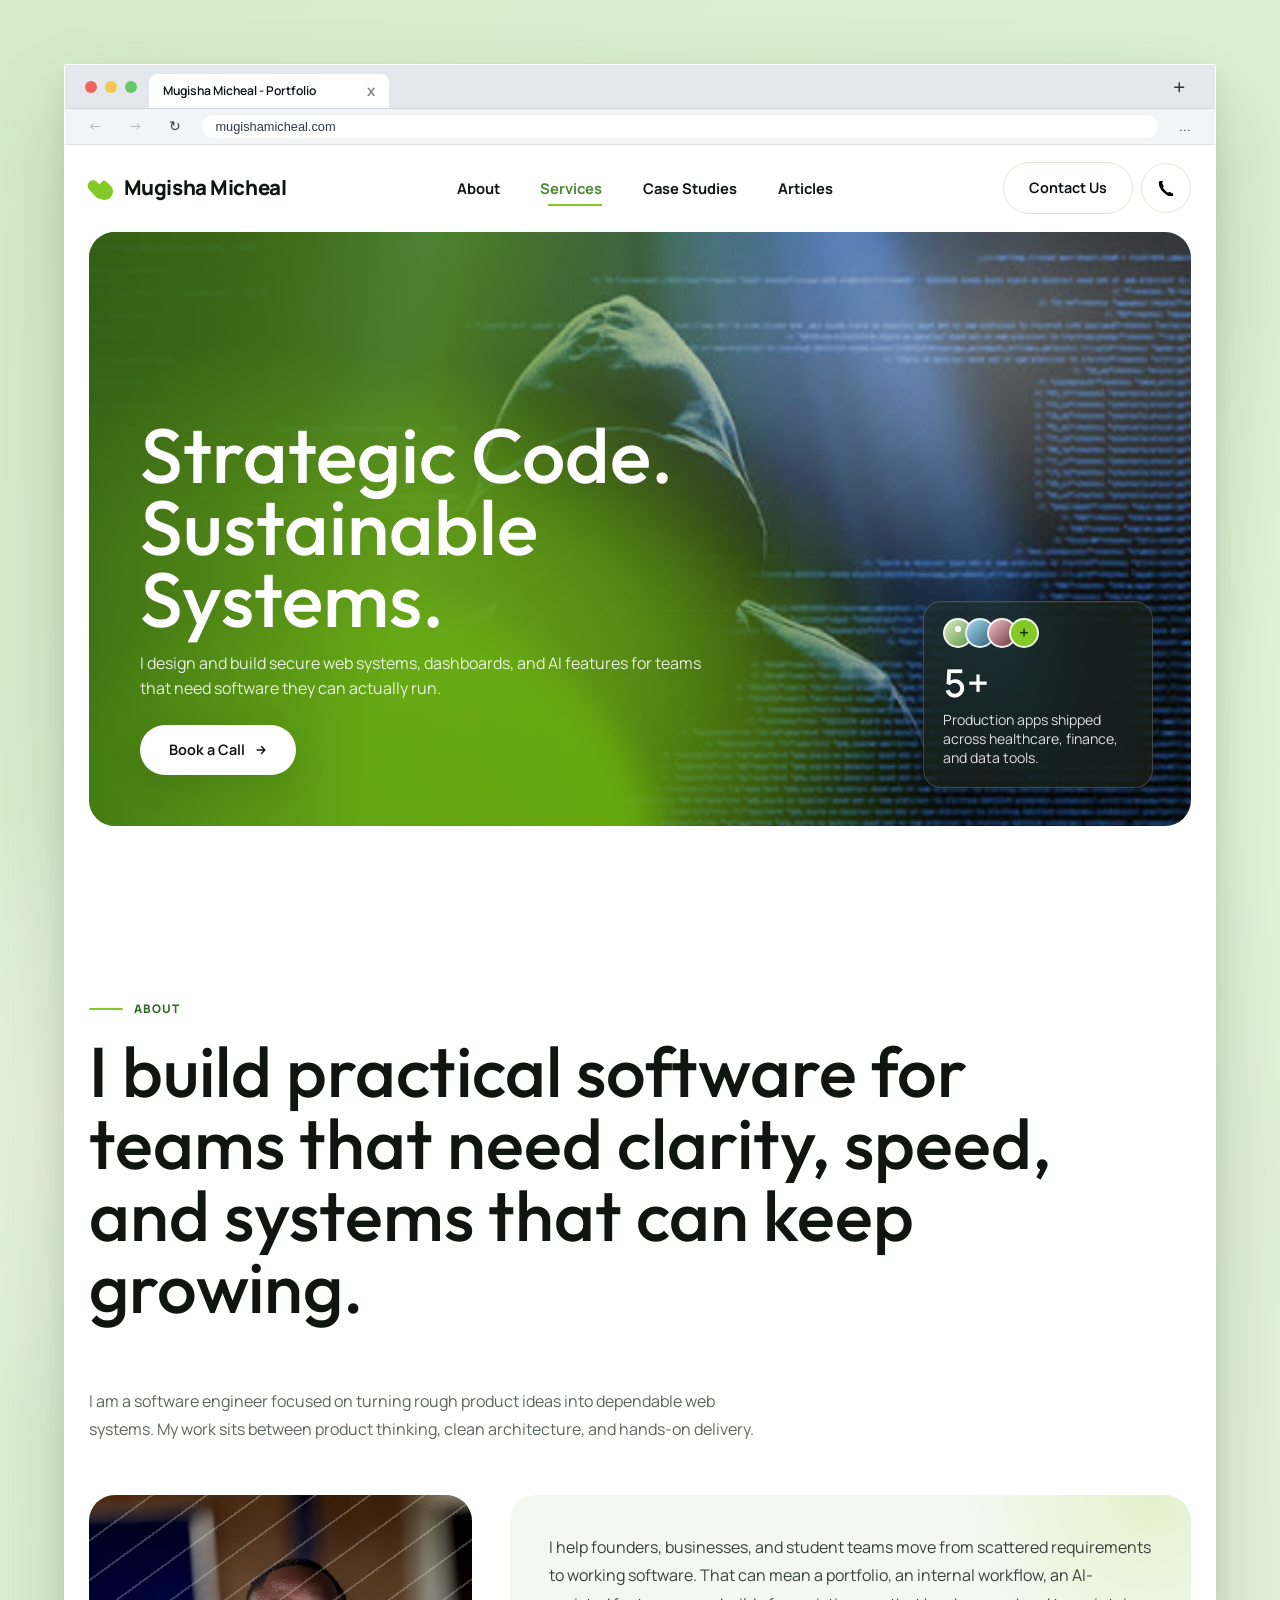
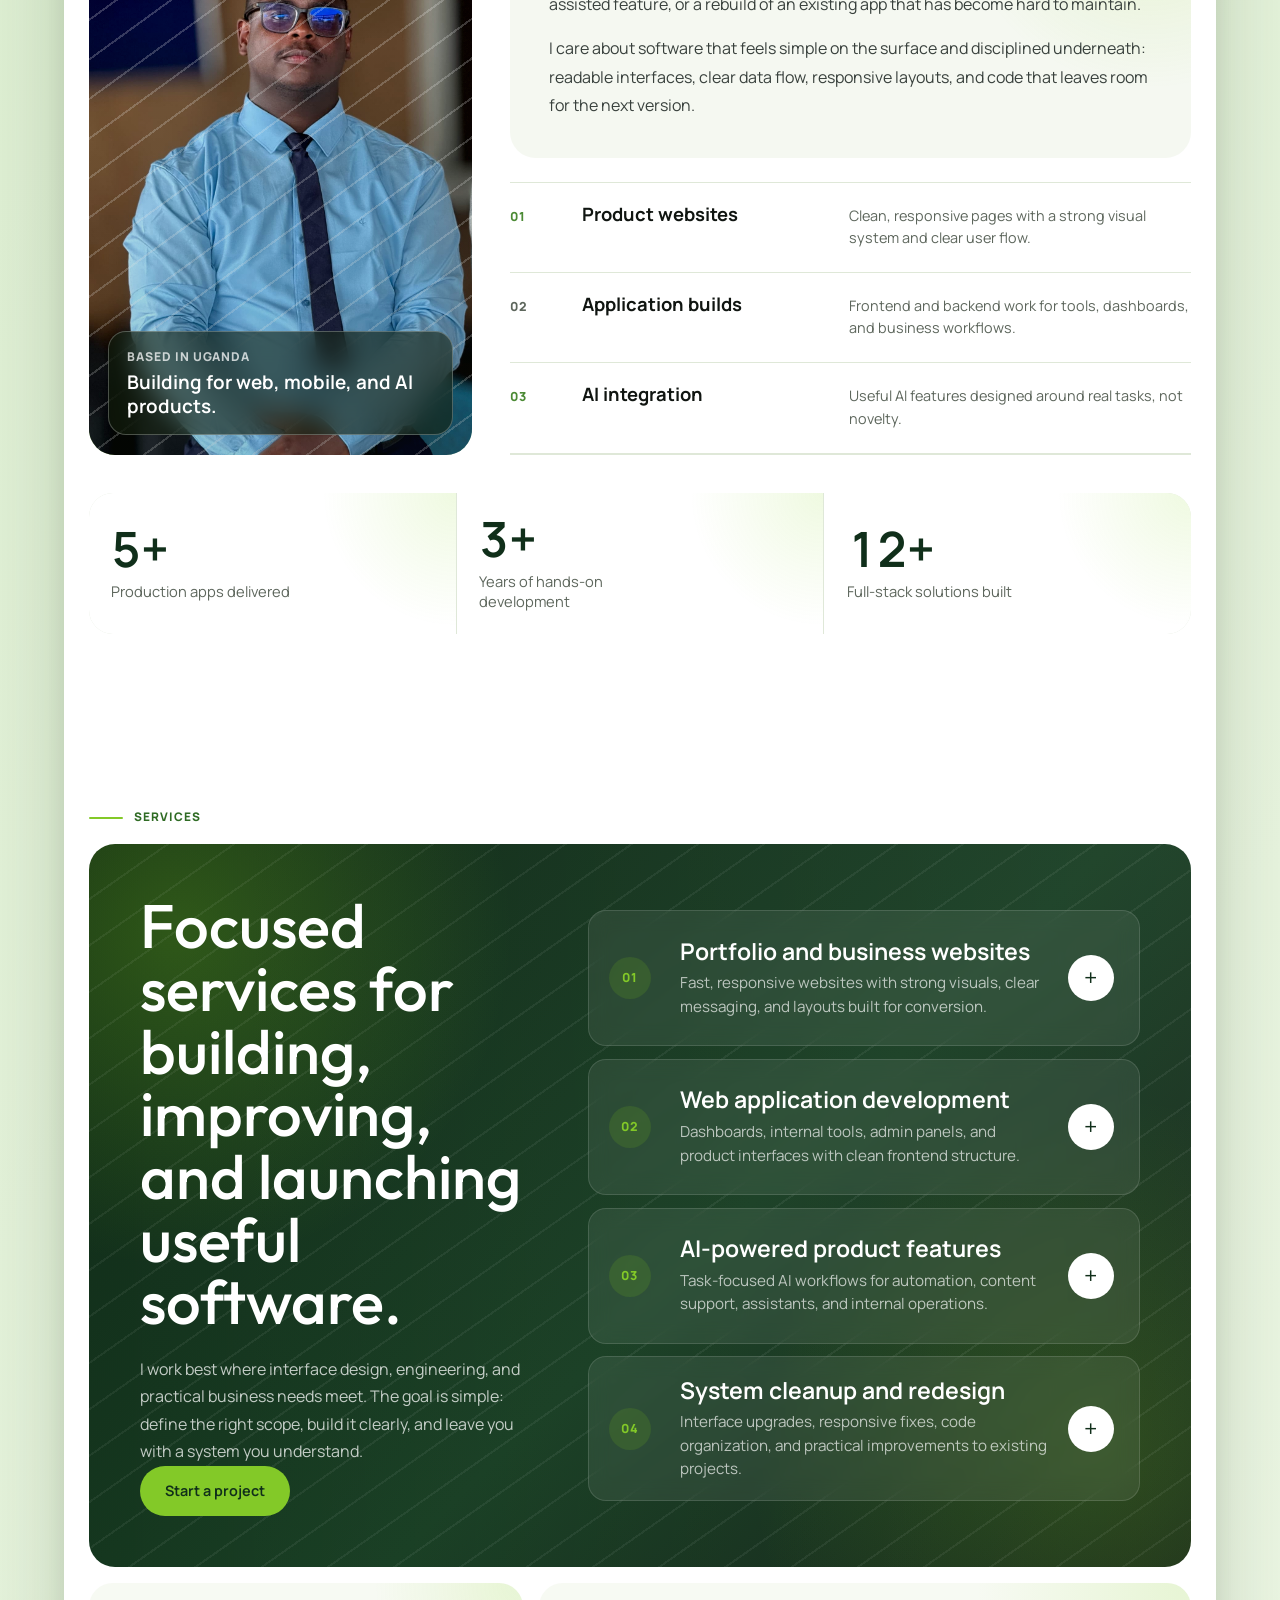
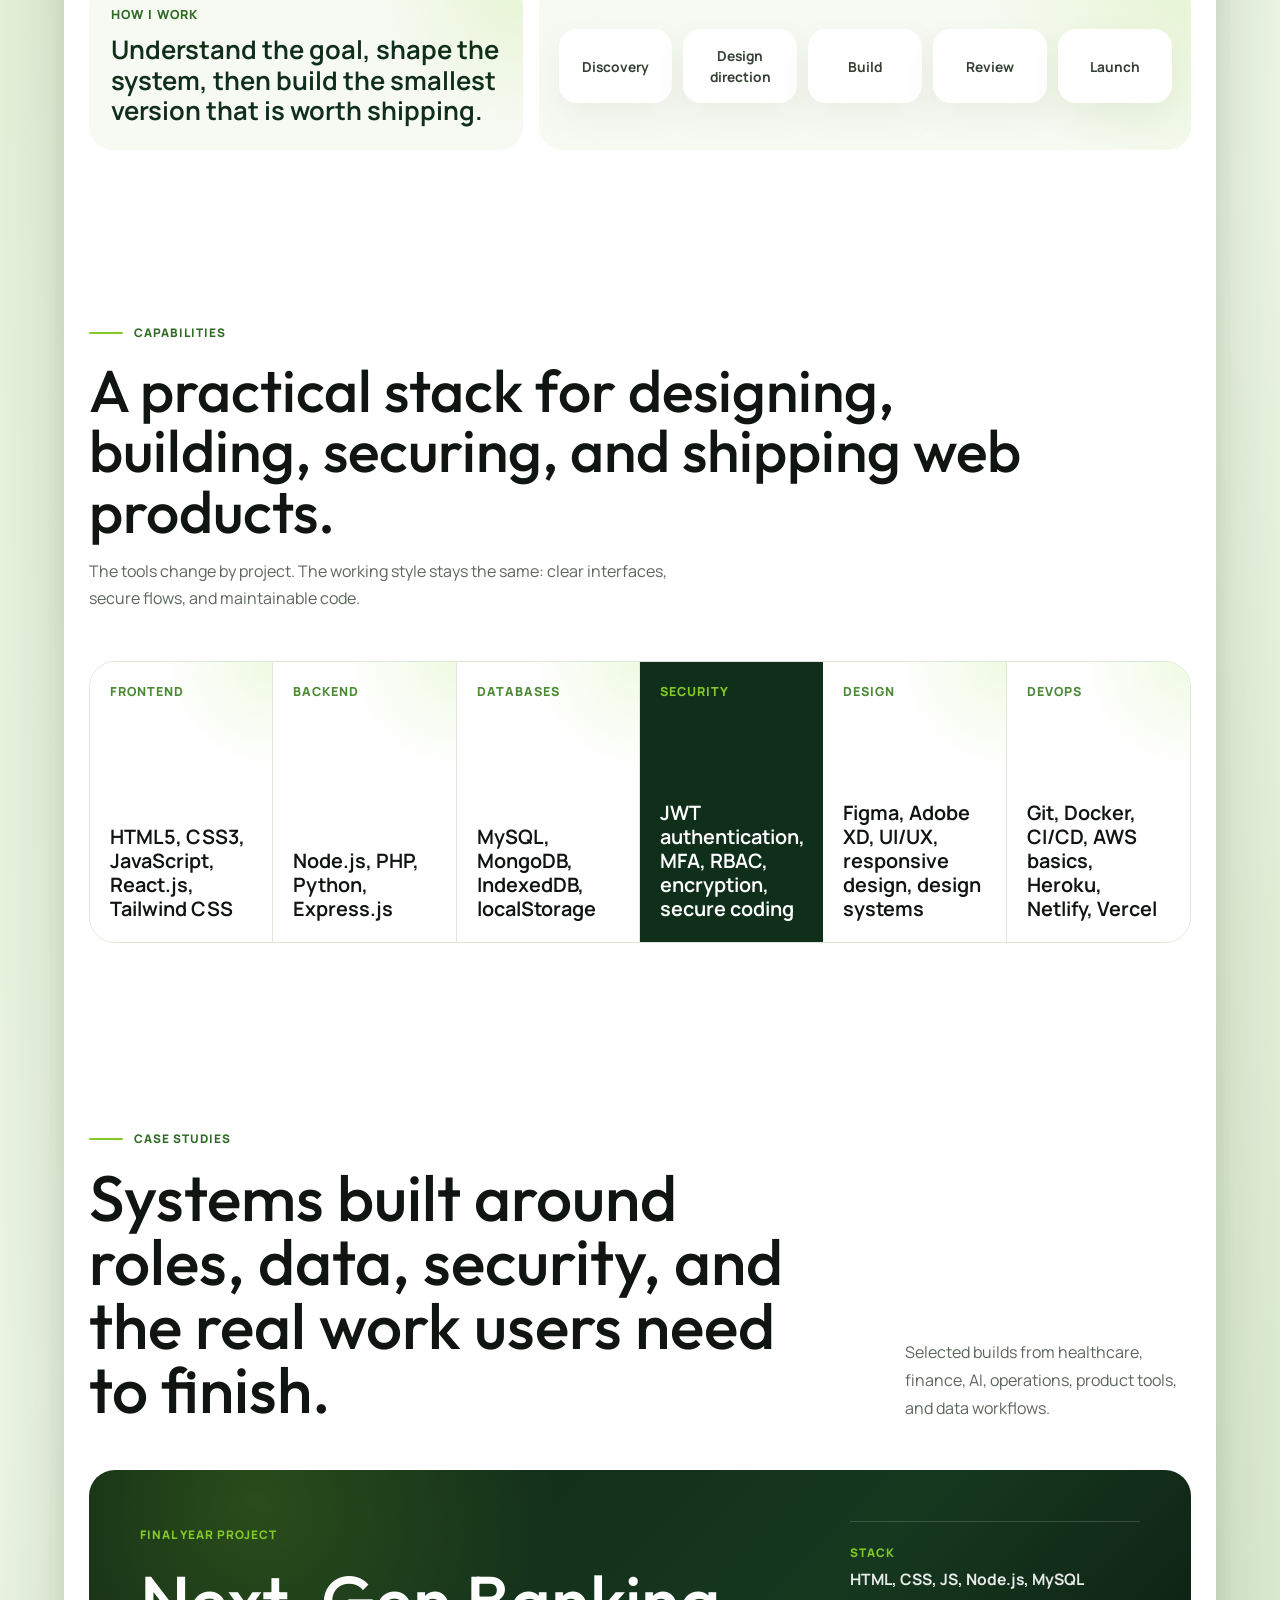
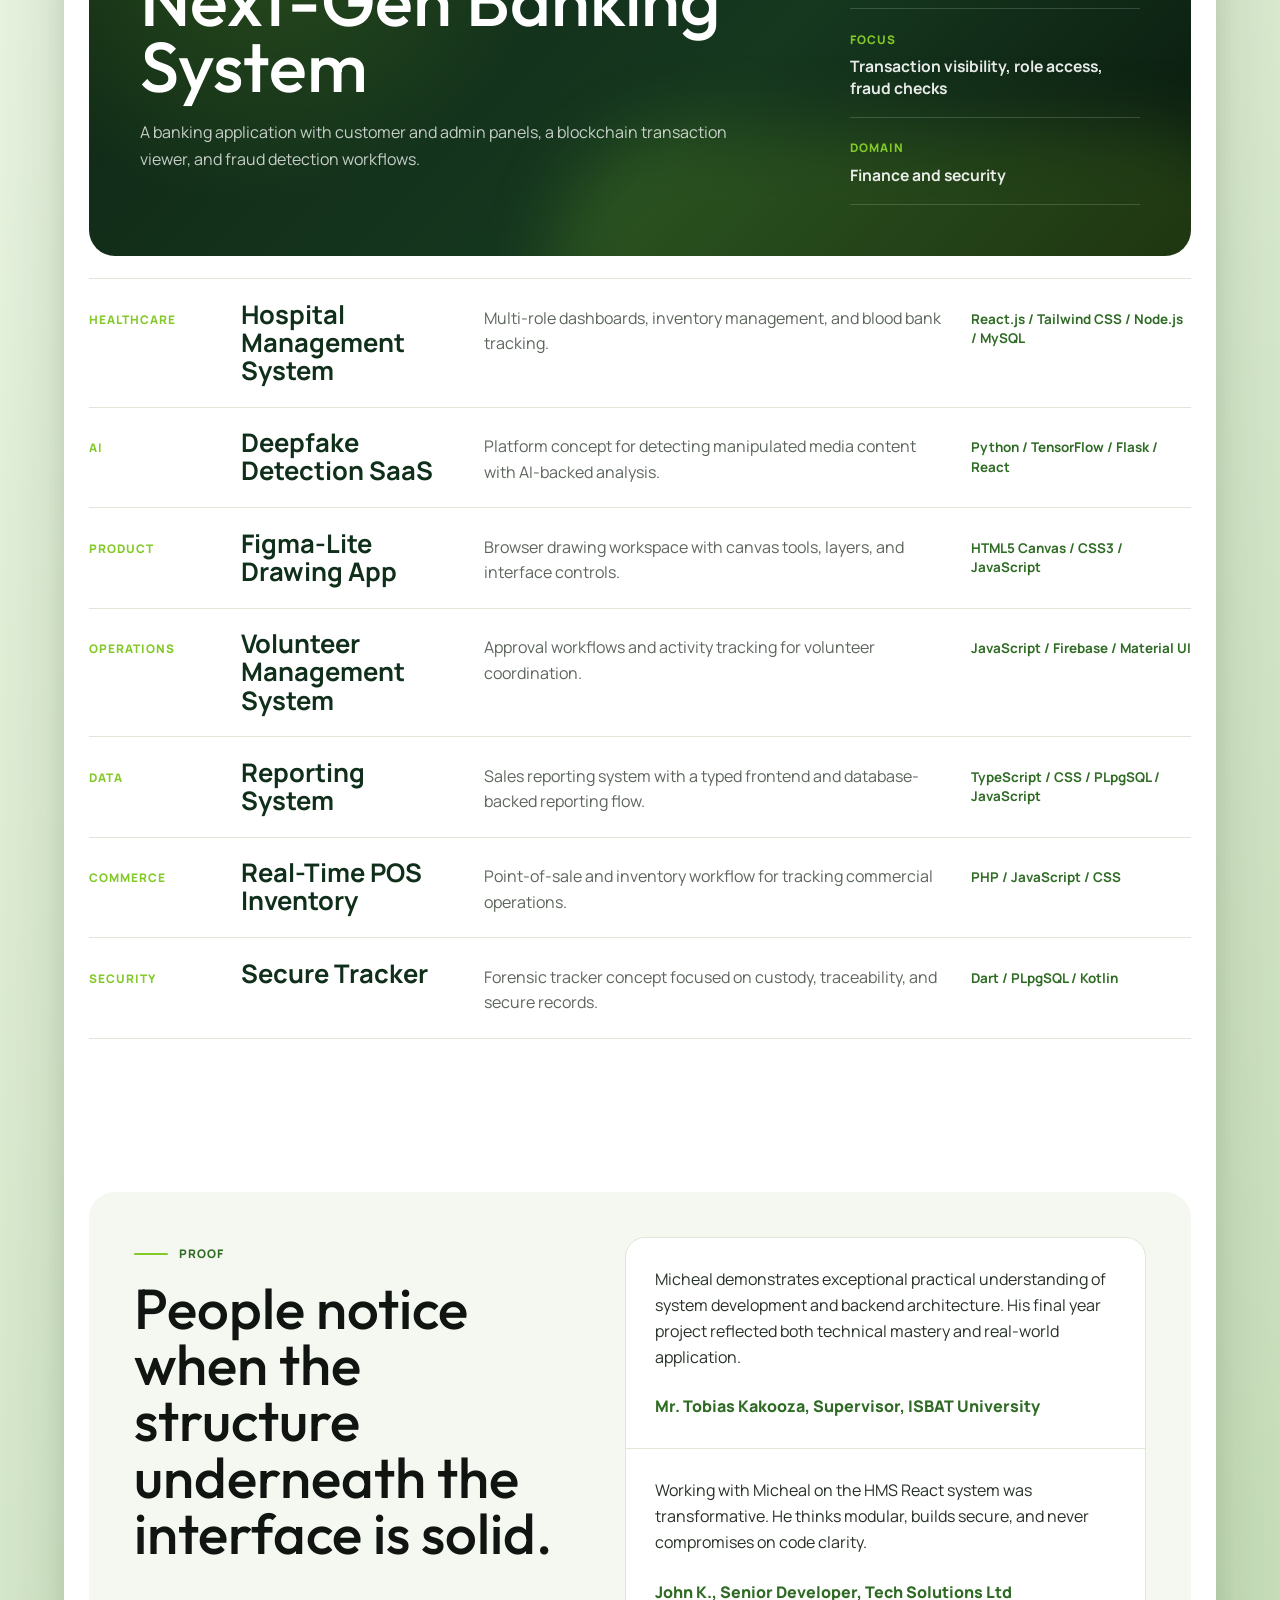
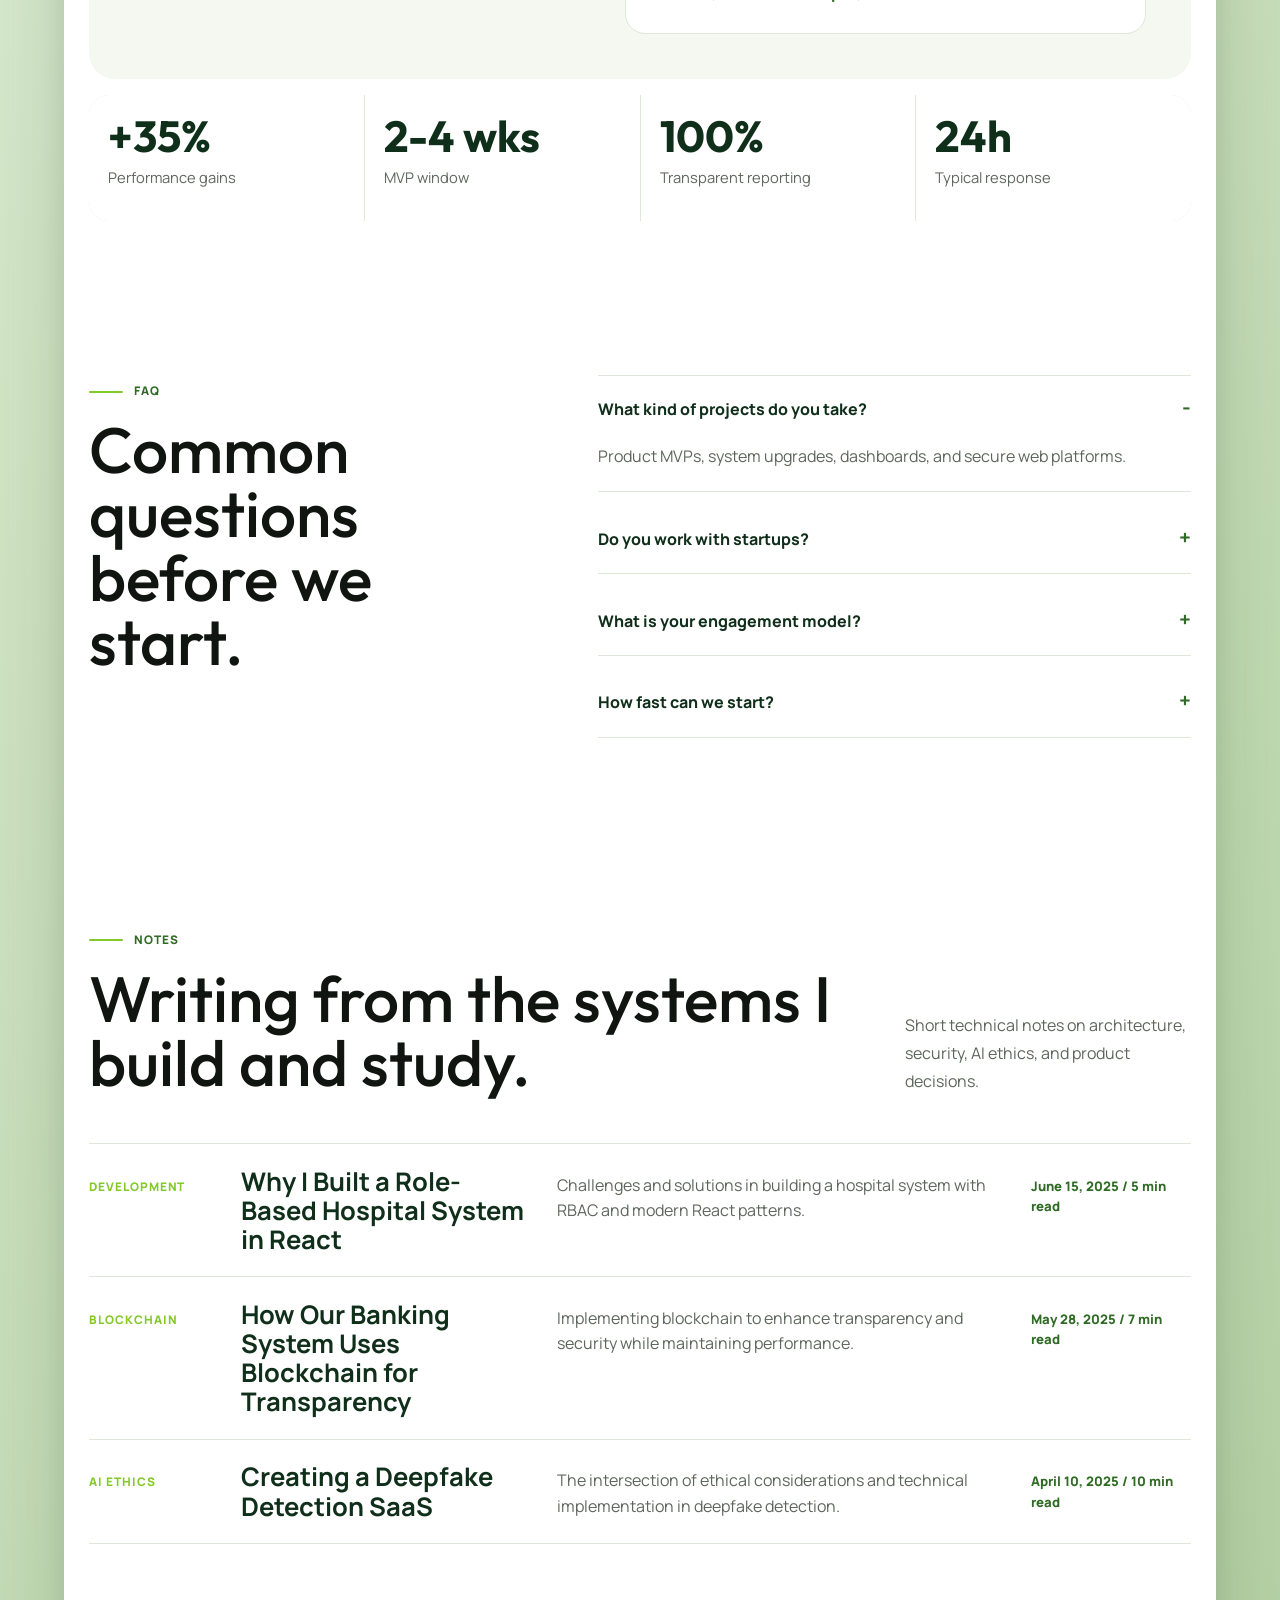
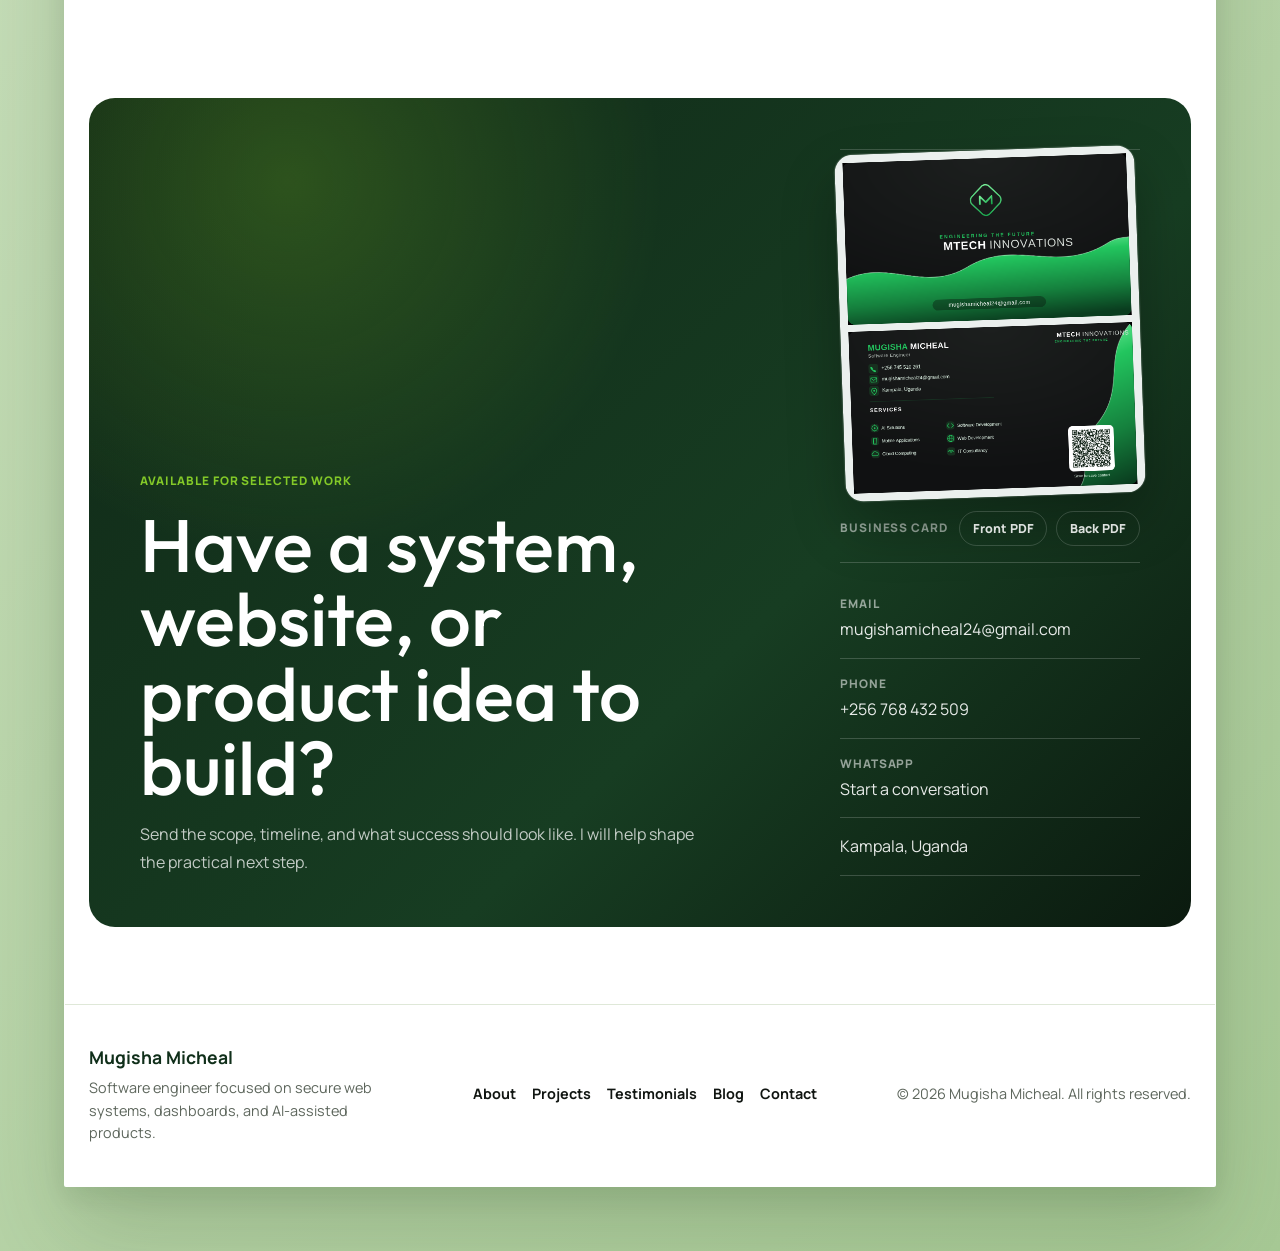
==== index.html @ 3efab9ce "Initial portfolio site" ====
<!DOCTYPE html>
<html lang="en">
<head>
  <meta charset="UTF-8" />
  <meta name="viewport" content="width=device-width, initial-scale=1.0" />
  <title>Mugisha Micheal &mdash; Software Engineer & AI Builder</title>
  <meta name="description" content="Mugisha Micheal is a software engineer building secure web systems, dashboards, AI features, and production-ready digital products." />

  <link rel="preconnect" href="https://fonts.googleapis.com">
  <link rel="preconnect" href="https://fonts.gstatic.com" crossorigin>
  <link href="https://fonts.googleapis.com/css2?family=Manrope:wght@400;500;600;700;800&family=Outfit:wght@500;600;700&display=swap" rel="stylesheet">

  <link rel="stylesheet" href="assets/css/style.css" />
</head>
<body>
  <div class="edge-accent" aria-hidden="true"></div>

  <div class="browser-shell">
    <div class="browser-chrome" data-browser-chrome>
      <div class="window-dots" aria-label="Window controls">
        <button type="button" class="window-dot window-dot-close" data-window-action="close" aria-label="Close active tab"></button>
        <button type="button" class="window-dot window-dot-minimize" data-window-action="minimize" aria-label="Minimize browser frame"></button>
        <button type="button" class="window-dot window-dot-maximize" data-window-action="maximize" aria-label="Maximize browser frame"></button>
      </div>

      <div class="browser-tabs" data-browser-tabs role="tablist" aria-label="Browser tabs">
        <button type="button" class="browser-tab is-active" data-tab-id="home" role="tab" aria-selected="true">
          <span>Mugisha Micheal - Portfolio</span>
          <span class="tab-close" aria-hidden="true">x</span>
        </button>
      </div>

      <button type="button" class="browser-plus" data-new-tab aria-label="Open new tab">+</button>
    </div>

    <div class="browser-address">
      <button type="button" class="browser-control" data-browser-back aria-label="Go back">&larr;</button>
      <button type="button" class="browser-control" data-browser-forward aria-label="Go forward">&rarr;</button>
      <button type="button" class="browser-control" data-browser-refresh aria-label="Refresh current tab">&#8635;</button>
      <form class="address-form" data-address-form role="search">
        <label class="sr-only" for="browser-address-input">Search or enter website</label>
        <input id="browser-address-input" class="address-pill" data-address-input type="search" value="mugishamicheal.com" autocomplete="off" spellcheck="false" />
      </form>
      <button type="button" class="browser-menu" data-browser-menu aria-label="Browser menu">...</button>
    </div>

    <div class="site-window">
      <header class="site-header">
        <div class="nav-wrap">
          <a href="index.html" class="logo" aria-label="Mugisha Micheal home">
            <span class="logo-mark" aria-hidden="true"></span>
            Mugisha Micheal
          </a>

          <nav class="main-nav" id="main-nav">
            <a href="about.html">About</a>
            <a href="#services" class="has-caret">Services</a>
            <a href="projects.html">Case Studies</a>
            <a href="blog.html">Articles</a>
          </nav>

          <div class="nav-actions">
            <a href="contact.html" class="btn btn-pill-dark">Contact Us</a>
            <a href="contact.html" class="icon-btn" aria-label="Call">
              <svg width="16" height="16" viewBox="0 0 16 16" fill="none"><path d="M4 2.5c.5 1.5 1 2.5 1.8 3.4-.6.9-.9 1.6-.4 2.4 1 1.6 2.3 2.9 3.9 3.9.8.5 1.5.2 2.4-.4.9.8 1.9 1.3 3.4 1.8v2c0 .8-.7 1.4-1.5 1.3C7.8 16.1 -.1 8.2.9 2.5 .8 1.7 1.4 1 2.2 1h2c.5 0 .9.3 1 .8L4 2.5z" fill="currentColor"/></svg>
            </a>
            <button class="nav-toggle" id="nav-toggle" aria-label="Toggle navigation" aria-expanded="false">
              <span></span><span></span><span></span>
            </button>
          </div>
        </div>
      </header>

      <main>
        <section class="hero" id="hero">
          <div class="hero-panel" id="hero-panel" data-animate>
            <div class="hero-visual" aria-hidden="true">
              <div class="visual-grid"></div>
              <div class="visual-blob visual-blob--a"></div>
              <div class="visual-blob visual-blob--b"></div>
              <div class="visual-lines"></div>
            </div>

            <div class="hero-wash" aria-hidden="true"></div>

            <div class="hero-copy">
              <h1 class="hero-title" data-animate-child>
                Strategic Code.<br />
                Sustainable Systems.
              </h1>
              <p class="hero-sub" data-animate-child>
                I design and build secure web systems, dashboards, and AI features
                for teams that need software they can actually run.
              </p>
              <a href="#work" class="btn btn-pill-light" data-animate-child>
                Book a Call
                <svg width="14" height="14" viewBox="0 0 16 16" fill="none" aria-hidden="true">
                  <path d="M3.5 8H12.5M12.5 8L8.5 4M12.5 8L8.5 12" stroke="currentColor" stroke-width="1.5" stroke-linecap="round" stroke-linejoin="round"/>
                </svg>
              </a>
            </div>

            <div class="stat-card" data-animate-child>
              <div class="stat-avatars" aria-hidden="true">
                <span></span><span></span><span></span>
                <span class="stat-plus">+</span>
              </div>
              <p class="stat-number">5+</p>
              <p class="stat-label">Production apps shipped across healthcare, finance, and data tools.</p>
            </div>
          </div>
        </section>

        <section class="about-section" id="about">
          <div class="section-kicker">
            <span></span>
            About
          </div>

          <div class="about-head">
            <h2>I build practical software for teams that need clarity, speed, and systems that can keep growing.</h2>
            <p>
              I am a software engineer focused on turning rough product ideas into dependable web systems.
              My work sits between product thinking, clean architecture, and hands-on delivery.
            </p>
          </div>

          <div class="about-grid">
            <div class="about-visual">
              <img src="assets/images/profile.jpg" alt="Mugisha Micheal in a blue shirt and tie" />
              <div class="about-visual-card">
                <span>Based in Uganda</span>
                <strong>Building for web, mobile, and AI products.</strong>
              </div>
            </div>

            <div class="about-content">
              <div class="about-copy">
                <p>
                  I help founders, businesses, and student teams move from scattered requirements to working software.
                  That can mean a portfolio, an internal workflow, an AI-assisted feature, or a rebuild of an existing app
                  that has become hard to maintain.
                </p>
                <p>
                  I care about software that feels simple on the surface and disciplined underneath: readable interfaces,
                  clear data flow, responsive layouts, and code that leaves room for the next version.
                </p>
              </div>

              <div class="about-services" aria-label="Core strengths">
                <article>
                  <span>01</span>
                  <h3>Product websites</h3>
                  <p>Clean, responsive pages with a strong visual system and clear user flow.</p>
                </article>
                <article>
                  <span>02</span>
                  <h3>Application builds</h3>
                  <p>Frontend and backend work for tools, dashboards, and business workflows.</p>
                </article>
                <article>
                  <span>03</span>
                  <h3>AI integration</h3>
                  <p>Useful AI features designed around real tasks, not novelty.</p>
                </article>
              </div>
            </div>
          </div>

          <div class="about-metrics">
            <div>
              <strong>5+</strong>
              <span>Production apps delivered</span>
            </div>
            <div>
              <strong>3+</strong>
              <span>Years of hands-on development</span>
            </div>
            <div>
              <strong>12+</strong>
              <span>Full-stack solutions built</span>
            </div>
          </div>
        </section>

        <section class="services-section" id="services">
          <div class="section-kicker">
            <span></span>
            Services
          </div>

          <div class="services-shell">
            <div class="services-intro">
              <h2>Focused services for building, improving, and launching useful software.</h2>
              <p>
                I work best where interface design, engineering, and practical business needs meet. The goal is simple:
                define the right scope, build it clearly, and leave you with a system you understand.
              </p>
              <a href="#contact" class="btn btn-service">Start a project</a>
            </div>

            <div class="services-list" aria-label="Services offered">
              <article class="service-item">
                <div class="service-index">01</div>
                <div>
                  <h3>Portfolio and business websites</h3>
                  <p>Fast, responsive websites with strong visuals, clear messaging, and layouts built for conversion.</p>
                </div>
                <a href="#contact" aria-label="Ask about portfolio and business websites">+</a>
              </article>

              <article class="service-item">
                <div class="service-index">02</div>
                <div>
                  <h3>Web application development</h3>
                  <p>Dashboards, internal tools, admin panels, and product interfaces with clean frontend structure.</p>
                </div>
                <a href="#contact" aria-label="Ask about web application development">+</a>
              </article>

              <article class="service-item">
                <div class="service-index">03</div>
                <div>
                  <h3>AI-powered product features</h3>
                  <p>Task-focused AI workflows for automation, content support, assistants, and internal operations.</p>
                </div>
                <a href="#contact" aria-label="Ask about AI-powered product features">+</a>
              </article>

              <article class="service-item">
                <div class="service-index">04</div>
                <div>
                  <h3>System cleanup and redesign</h3>
                  <p>Interface upgrades, responsive fixes, code organization, and practical improvements to existing projects.</p>
                </div>
                <a href="#contact" aria-label="Ask about system cleanup and redesign">+</a>
              </article>
            </div>
          </div>

          <div class="services-support">
            <div class="service-note">
              <span>How I work</span>
              <strong>Understand the goal, shape the system, then build the smallest version that is worth shipping.</strong>
            </div>
            <div class="service-steps">
              <span>Discovery</span>
              <span>Design direction</span>
              <span>Build</span>
              <span>Review</span>
              <span>Launch</span>
            </div>
          </div>
        </section>

        <section class="skills-section" id="skills">
          <div class="section-kicker">
            <span></span>
            Capabilities
          </div>

          <div class="split-head">
            <h2>A practical stack for designing, building, securing, and shipping web products.</h2>
            <p>The tools change by project. The working style stays the same: clear interfaces, secure flows, and maintainable code.</p>
          </div>

          <div class="skills-grid">
            <article>
              <span>Frontend</span>
              <h3>HTML5, CSS3, JavaScript, React.js, Tailwind CSS</h3>
            </article>
            <article>
              <span>Backend</span>
              <h3>Node.js, PHP, Python, Express.js</h3>
            </article>
            <article>
              <span>Databases</span>
              <h3>MySQL, MongoDB, IndexedDB, localStorage</h3>
            </article>
            <article>
              <span>Security</span>
              <h3>JWT authentication, MFA, RBAC, encryption, secure coding</h3>
            </article>
            <article>
              <span>Design</span>
              <h3>Figma, Adobe XD, UI/UX, responsive design, design systems</h3>
            </article>
            <article>
              <span>DevOps</span>
              <h3>Git, Docker, CI/CD, AWS basics, Heroku, Netlify, Vercel</h3>
            </article>
          </div>
        </section>

        <section class="work-section" id="work">
          <div class="work-ledger">
            <div>
              <div class="section-kicker">
                <span></span>
                Case studies
              </div>
              <h2>Systems built around roles, data, security, and the real work users need to finish.</h2>
            </div>
            <p>Selected builds from healthcare, finance, AI, operations, product tools, and data workflows.</p>
          </div>

          <article class="case-study-card">
            <div class="case-study-copy">
              <span>Final year project</span>
              <h3>Next-Gen Banking System</h3>
              <p>A banking application with customer and admin panels, a blockchain transaction viewer, and fraud detection workflows.</p>
            </div>
            <div class="case-study-spec">
              <div>
                <span>Stack</span>
                <strong>HTML, CSS, JS, Node.js, MySQL</strong>
              </div>
              <div>
                <span>Focus</span>
                <strong>Transaction visibility, role access, fraud checks</strong>
              </div>
              <div>
                <span>Domain</span>
                <strong>Finance and security</strong>
              </div>
            </div>
          </article>

          <div class="project-list">
            <article>
              <span>Healthcare</span>
              <h3>Hospital Management System</h3>
              <p>Multi-role dashboards, inventory management, and blood bank tracking.</p>
              <strong>React.js / Tailwind CSS / Node.js / MySQL</strong>
            </article>
            <article>
              <span>AI</span>
              <h3>Deepfake Detection SaaS</h3>
              <p>Platform concept for detecting manipulated media content with AI-backed analysis.</p>
              <strong>Python / TensorFlow / Flask / React</strong>
            </article>
            <article>
              <span>Product</span>
              <h3>Figma-Lite Drawing App</h3>
              <p>Browser drawing workspace with canvas tools, layers, and interface controls.</p>
              <strong>HTML5 Canvas / CSS3 / JavaScript</strong>
            </article>
            <article>
              <span>Operations</span>
              <h3>Volunteer Management System</h3>
              <p>Approval workflows and activity tracking for volunteer coordination.</p>
              <strong>JavaScript / Firebase / Material UI</strong>
            </article>
            <article>
              <span>Data</span>
              <h3>Reporting System</h3>
              <p>Sales reporting system with a typed frontend and database-backed reporting flow.</p>
              <strong>TypeScript / CSS / PLpgSQL / JavaScript</strong>
            </article>
            <article>
              <span>Commerce</span>
              <h3>Real-Time POS Inventory</h3>
              <p>Point-of-sale and inventory workflow for tracking commercial operations.</p>
              <strong>PHP / JavaScript / CSS</strong>
            </article>
            <article>
              <span>Security</span>
              <h3>Secure Tracker</h3>
              <p>Forensic tracker concept focused on custody, traceability, and secure records.</p>
              <strong>Dart / PLpgSQL / Kotlin</strong>
            </article>
          </div>
        </section>

        <section class="proof-section" id="testimonials">
          <div class="proof-layout">
            <div class="proof-copy">
              <div class="section-kicker">
                <span></span>
                Proof
              </div>
              <h2>People notice when the structure underneath the interface is solid.</h2>
            </div>
            <div class="quote-stack">
              <blockquote>
                <p>Micheal demonstrates exceptional practical understanding of system development and backend architecture. His final year project reflected both technical mastery and real-world application.</p>
                <cite>Mr. Tobias Kakooza, Supervisor, ISBAT University</cite>
              </blockquote>
              <blockquote>
                <p>Working with Micheal on the HMS React system was transformative. He thinks modular, builds secure, and never compromises on code clarity.</p>
                <cite>John K., Senior Developer, Tech Solutions Ltd</cite>
              </blockquote>
            </div>
          </div>

          <div class="impact-strip">
            <div><strong>+35%</strong><span>Performance gains</span></div>
            <div><strong>2-4 wks</strong><span>MVP window</span></div>
            <div><strong>100%</strong><span>Transparent reporting</span></div>
            <div><strong>24h</strong><span>Typical response</span></div>
          </div>
        </section>

        <section class="faq-section" id="faq">
          <div class="faq-layout">
            <div>
              <div class="section-kicker">
                <span></span>
                FAQ
              </div>
              <h2>Common questions before we start.</h2>
            </div>
            <div class="faq-list">
              <details open>
                <summary>What kind of projects do you take?</summary>
                <p>Product MVPs, system upgrades, dashboards, and secure web platforms.</p>
              </details>
              <details>
                <summary>Do you work with startups?</summary>
                <p>Yes. I help founders validate ideas, build MVPs, and prepare for growth.</p>
              </details>
              <details>
                <summary>What is your engagement model?</summary>
                <p>Flexible. Fixed-scope or ongoing collaboration depending on the project.</p>
              </details>
              <details>
                <summary>How fast can we start?</summary>
                <p>Typically within 1-2 weeks after scoping and alignment.</p>
              </details>
            </div>
          </div>
        </section>

        <section class="articles-section" id="articles">
          <div class="article-ledger">
            <div>
              <div class="section-kicker">
                <span></span>
                Notes
              </div>
              <h2>Writing from the systems I build and study.</h2>
            </div>
            <p>Short technical notes on architecture, security, AI ethics, and product decisions.</p>
          </div>

          <div class="article-list">
            <article>
              <span>Development</span>
              <h3>Why I Built a Role-Based Hospital System in React</h3>
              <p>Challenges and solutions in building a hospital system with RBAC and modern React patterns.</p>
              <div>June 15, 2025 / 5 min read</div>
            </article>
            <article>
              <span>Blockchain</span>
              <h3>How Our Banking System Uses Blockchain for Transparency</h3>
              <p>Implementing blockchain to enhance transparency and security while maintaining performance.</p>
              <div>May 28, 2025 / 7 min read</div>
            </article>
            <article>
              <span>AI Ethics</span>
              <h3>Creating a Deepfake Detection SaaS</h3>
              <p>The intersection of ethical considerations and technical implementation in deepfake detection.</p>
              <div>April 10, 2025 / 10 min read</div>
            </article>
          </div>
        </section>

        <section class="contact-section" id="contact">
          <div class="contact-panel-v2">
            <div class="contact-copy">
              <span>Available for selected work</span>
              <h2>Have a system, website, or product idea to build?</h2>
              <p>Send the scope, timeline, and what success should look like. I will help shape the practical next step.</p>
            </div>

            <div class="contact-methods">
              <figure class="business-card-showcase">
                <img src="assets/images/MTECH_BusinessCard_Preview.png" alt="MTECH Innovations business card preview showing Mugisha Micheal contact details and services" />
                <figcaption>
                  <span>Business card</span>
                  <a href="assets/businness%20cards/MTECH_BusinessCard_Front.pdf" target="_blank" rel="noopener">Front PDF</a>
                  <a href="assets/businness%20cards/MTECH_BusinessCard_Back.pdf" target="_blank" rel="noopener">Back PDF</a>
                </figcaption>
              </figure>
              <a href="mailto:mugishamicheal24@gmail.com"><span>Email</span>mugishamicheal24@gmail.com</a>
              <a href="tel:+256768432509"><span>Phone</span>+256 768 432 509</a>
              <a href="https://wa.me/256768432509"><span>WhatsApp</span>Start a conversation</a>
              <p>Kampala, Uganda</p>
            </div>
          </div>
        </section>
      </main>

      <footer class="site-footer">
        <div class="footer-brand">
          <strong>Mugisha Micheal</strong>
          <p>Software engineer focused on secure web systems, dashboards, and AI-assisted products.</p>
        </div>
        <nav aria-label="Footer navigation">
          <a href="about.html">About</a>
          <a href="projects.html">Projects</a>
          <a href="testimonials.html">Testimonials</a>
          <a href="blog.html">Blog</a>
          <a href="contact.html">Contact</a>
        </nav>
        <p>&copy; 2026 Mugisha Micheal. All rights reserved.</p>
      </footer>
    </div>
  </div>

  <script src="assets/js/main.js"></script>
</body>
</html>
---- assets/css/style.css ----
/* =====================================================================
   1. DESIGN TOKENS
   ===================================================================== */
:root {
  --color-bg: #dceecf;
  --color-surface: #ffffff;
  --color-chrome: #e4e7eb;
  --color-address: #f3f4f5;
  --color-text: #101511;
  --color-text-dim: #5d665c;
  --color-border: #dfe8d8;

  --color-green-900: #102f1a;
  --color-green-800: #173d22;
  --color-green-700: #2f6b24;
  --color-green-600: #4b8a34;
  --color-accent: #83c928;

  --font-display: 'Outfit', sans-serif;
  --font-body: 'Manrope', sans-serif;

  --space-1: 0.5rem;
  --space-2: 1rem;
  --space-3: 1.5rem;
  --space-4: 2.5rem;
  --space-5: 3.5rem;

  --container-max: 1320px;
  --radius-panel: 26px;
  --radius-card: 18px;

  --ease-out: cubic-bezier(0.16, 1, 0.3, 1);
  --dur-med: 0.7s;
}

/* =====================================================================
   2. RESET / PAGE CANVAS
   ===================================================================== */
*, *::before, *::after { box-sizing: border-box; margin: 0; padding: 0; }
html { scroll-behavior: smooth; }
body {
  min-height: 100dvh;
  background:
    radial-gradient(circle at 18% 12%, rgba(255, 255, 255, 0.58), transparent 24rem),
    radial-gradient(circle at 90% 8%, rgba(232, 250, 220, 0.66), transparent 28rem),
    linear-gradient(135deg, #d7ebca 0%, #ecf6e4 44%, #a7c995 100%);
  color: var(--color-text);
  font-family: var(--font-body);
  line-height: 1.55;
  -webkit-font-smoothing: antialiased;
  padding: clamp(1.5rem, 5vw, 5.5rem);
}
body::before {
  content: '';
  position: fixed;
  inset: 0;
  pointer-events: none;
  background-image:
    linear-gradient(rgba(255, 255, 255, 0.18) 1px, transparent 1px),
    linear-gradient(90deg, rgba(255, 255, 255, 0.14) 1px, transparent 1px);
  background-size: 54px 54px;
  -webkit-mask-image: radial-gradient(circle at center, black, transparent 78%);
  mask-image: radial-gradient(circle at center, black, transparent 78%);
  opacity: 0.22;
}
a { color: inherit; text-decoration: none; }
button { font: inherit; cursor: pointer; }
a:focus-visible,
button:focus-visible,
summary:focus-visible {
  outline: 3px solid rgba(131, 201, 40, 0.55);
  outline-offset: 4px;
}
.sr-only {
  position: absolute;
  width: 1px;
  height: 1px;
  overflow: hidden;
  clip: rect(0, 0, 0, 0);
  white-space: nowrap;
  border: 0;
}

.nav-wrap,
.hero {
  max-width: var(--container-max);
  margin-inline: auto;
  padding-inline: var(--space-3);
}

.edge-accent {
  display: none;
}

/* =====================================================================
   3. BROWSER FRAME
   ===================================================================== */
.browser-shell {
  position: relative;
  max-width: 1440px;
  margin-inline: auto;
  overflow: hidden;
  background: var(--color-surface);
  border: 1px solid rgba(255, 255, 255, 0.78);
  border-radius: 2px;
  box-shadow:
    0 44px 90px rgba(45, 76, 35, 0.2),
    0 12px 28px rgba(27, 52, 25, 0.09);
  transition: transform 0.28s var(--ease-out), opacity 0.28s var(--ease-out), max-height 0.28s var(--ease-out);
}
.browser-shell.is-minimized .site-window,
.browser-shell.is-minimized .browser-address {
  display: none;
}
.browser-shell.is-closed {
  opacity: 0;
  transform: translateY(18px) scale(0.98);
  pointer-events: none;
}
.browser-shell.is-maximized {
  max-width: none;
  min-height: calc(100dvh - clamp(1.5rem, 5vw, 5.5rem) * 2);
}
.browser-chrome {
  height: 44px;
  display: flex;
  align-items: center;
  gap: 0.75rem;
  padding-inline: 1.25rem;
  background: var(--color-chrome);
  border-bottom: 1px solid #d3d8dd;
}
.window-dots {
  display: flex;
  gap: 0.5rem;
  flex: 0 0 auto;
}
.window-dot {
  width: 12px;
  height: 12px;
  border-radius: 50%;
  border: 0;
  padding: 0;
  transition: transform 0.18s var(--ease-out), filter 0.18s var(--ease-out);
}
.window-dot:hover {
  transform: scale(1.12);
  filter: brightness(0.94);
}
.window-dot-close { background: #ef655c; }
.window-dot-minimize { background: #f4c84f; }
.window-dot-maximize { background: #67c867; }
.browser-tabs {
  min-width: 0;
  display: flex;
  align-self: stretch;
  align-items: end;
  gap: 0.35rem;
  flex: 1;
  overflow-x: auto;
}
.browser-tabs::-webkit-scrollbar {
  display: none;
}
.browser-tab {
  border: 0;
  min-width: 240px;
  max-width: 320px;
  height: 34px;
  display: flex;
  align-items: center;
  justify-content: space-between;
  gap: 1rem;
  padding-inline: 0.9rem;
  border-radius: 8px 8px 0 0;
  background: #ffffff;
  color: #0c0f12;
  font-size: 0.76rem;
  font-weight: 600;
  text-align: left;
  opacity: 0.72;
  transition: opacity 0.2s var(--ease-out), background 0.2s var(--ease-out), transform 0.2s var(--ease-out);
}
.browser-tab:hover {
  opacity: 1;
  transform: translateY(-1px);
}
.browser-tab.is-active {
  opacity: 1;
  background: #ffffff;
}
.browser-tab span:first-child {
  overflow: hidden;
  white-space: nowrap;
  text-overflow: ellipsis;
}
.tab-close {
  color: #20242a;
  font-size: 0.95rem;
  line-height: 1;
  opacity: 0.58;
}
.browser-tab:hover .tab-close {
  opacity: 1;
}
.browser-plus {
  width: 32px;
  height: 32px;
  border: 0;
  border-radius: 50%;
  background: transparent;
  color: #22262b;
  font-size: 1.35rem;
  line-height: 1;
  flex: 0 0 auto;
  transition: background 0.2s var(--ease-out), transform 0.2s var(--ease-out);
}
.browser-plus:hover {
  background: rgba(16, 21, 17, 0.08);
  transform: translateY(-1px);
}
.browser-address {
  height: 36px;
  display: grid;
  grid-template-columns: auto auto auto 1fr auto;
  align-items: center;
  gap: 0.75rem;
  padding-inline: 1rem;
  background: var(--color-address);
  border-bottom: 1px solid #dfe3e5;
  color: #3b4148;
  font-size: 0.9rem;
}
.browser-control,
.browser-menu {
  width: 28px;
  height: 28px;
  display: inline-flex;
  align-items: center;
  justify-content: center;
  border: 0;
  border-radius: 50%;
  background: transparent;
  color: #3b4148;
  transition: background 0.2s var(--ease-out), color 0.2s var(--ease-out);
}
.browser-control:hover,
.browser-menu:hover {
  background: rgba(16, 21, 17, 0.08);
  color: #0c0f12;
}
.browser-control:disabled {
  opacity: 0.35;
  cursor: not-allowed;
}
.address-form {
  min-width: 0;
}
.address-pill {
  width: 100%;
  display: flex;
  align-items: center;
  height: 25px;
  padding-inline: 0.9rem;
  border: 0;
  border-radius: 999px;
  background: #ffffff;
  color: #333941;
  font-size: 0.8rem;
  box-shadow: inset 0 0 0 1px rgba(0, 0, 0, 0.05);
}
.address-pill:focus {
  outline: 2px solid rgba(131, 201, 40, 0.55);
  outline-offset: 1px;
}
.site-window {
  background: #ffffff;
}

/* =====================================================================
   4. HEADER / NAV
   ===================================================================== */
.site-header {
  position: relative;
  z-index: 20;
  background: #ffffff;
  border-bottom: 1px solid transparent;
  transition:
    border-color 0.25s var(--ease-out),
    box-shadow 0.25s var(--ease-out);
}
body.is-scrolled .site-header {
  border-color: rgba(16, 47, 26, 0.08);
  box-shadow: 0 16px 34px rgba(16, 47, 26, 0.08);
}
.nav-wrap {
  display: flex;
  align-items: center;
  justify-content: space-between;
  height: 86px;
}
.logo {
  display: flex;
  align-items: center;
  gap: 0.6rem;
  font-family: var(--font-body);
  font-weight: 800;
  font-size: clamp(1.05rem, 1.6vw, 1.45rem);
  letter-spacing: -0.02em;
}
.logo-mark {
  width: 25px;
  height: 25px;
  position: relative;
}
.logo-mark::before,
.logo-mark::after {
  content: '';
  position: absolute;
  background: var(--color-accent);
}
.logo-mark::before {
  left: 2px;
  bottom: 1px;
  width: 11px;
  height: 21px;
  border-radius: 10px 10px 2px 10px;
  transform: rotate(-42deg);
}
.logo-mark::after {
  right: 1px;
  bottom: 1px;
  width: 17px;
  height: 17px;
  border-radius: 4px 13px 13px 13px;
  transform: rotate(42deg);
}
.main-nav {
  display: flex;
  align-items: center;
  gap: clamp(1.5rem, 3.2vw, 3rem);
  font-size: 0.92rem;
  font-weight: 700;
}
.main-nav a {
  position: relative;
  color: var(--color-text);
  transition: color 0.22s var(--ease-out);
}
.main-nav a::after {
  content: '';
  position: absolute;
  left: 0;
  right: 0;
  bottom: -0.42rem;
  height: 2px;
  background: var(--color-accent);
  transform: scaleX(0);
  transform-origin: left;
  transition: transform 0.28s var(--ease-out);
}
.main-nav a:hover,
.main-nav a.is-active {
  color: var(--color-green-600);
}
.main-nav a.is-active::after {
  transform: scaleX(1);
}
.has-caret::after {
  content: '\25BE';
  display: inline-block;
  margin-left: 0.45rem;
  font-size: 0.62em;
  color: var(--color-text-dim);
  transform: translateY(-1px);
}
.nav-actions {
  display: flex;
  align-items: center;
  gap: var(--space-1);
}
.icon-btn {
  width: 50px;
  height: 50px;
  border-radius: 50%;
  border: 1px solid var(--color-border);
  display: flex;
  align-items: center;
  justify-content: center;
  color: #000;
  background: #ffffff;
  transition: transform 0.25s var(--ease-out), border-color 0.25s var(--ease-out);
}
.icon-btn:hover {
  transform: translateY(-2px);
  border-color: #c9d0c3;
}
.nav-toggle {
  display: none;
  flex-direction: column;
  gap: 4px;
  background: none;
  border: none;
  padding: 8px;
}
.nav-toggle span {
  width: 20px;
  height: 2px;
  background: var(--color-text);
  transition: transform 0.2s, opacity 0.2s;
}

/* =====================================================================
   5. BUTTONS
   ===================================================================== */
.btn {
  display: inline-flex;
  align-items: center;
  justify-content: center;
  gap: 0.55rem;
  min-height: 50px;
  padding: 0.85rem 1.55rem;
  border-radius: 999px;
  font-size: 0.9rem;
  font-weight: 650;
  transition: transform 0.25s var(--ease-out), background 0.25s var(--ease-out), color 0.25s var(--ease-out);
}
.btn:hover { transform: translateY(-2px); }
.btn:active,
.icon-btn:active { transform: translateY(0) scale(0.98); }
.btn-pill-dark {
  background: #ffffff;
  color: #0a0d0f;
  border: 1px solid var(--color-border);
}
.btn-pill-dark:hover {
  background: var(--color-text);
  color: #ffffff;
}
.btn-pill-light {
  min-width: 156px;
  background: #ffffff;
  color: var(--color-text);
  box-shadow: 0 12px 32px rgba(37, 61, 22, 0.16);
}
.btn-pill-light:hover { background: var(--color-accent); }

/* =====================================================================
   6. HERO
   ===================================================================== */
.hero {
  padding-block: 0 clamp(3rem, 5vw, 5.5rem);
}
.hero-panel {
  position: relative;
  height: min(66vh, 660px);
  min-height: 555px;
  border-radius: var(--radius-panel);
  overflow: hidden;
  isolation: isolate;
  opacity: 0;
  transform: translateY(24px);
  transition: opacity var(--dur-med) var(--ease-out), transform var(--dur-med) var(--ease-out);
}
.hero-panel.is-visible {
  opacity: 1;
  transform: translateY(0);
}
.hero-visual {
  position: absolute;
  inset: 0;
  z-index: 0;
  background:
    radial-gradient(ellipse at 8% 70%, rgba(139, 214, 24, 0.92) 0 16%, rgba(126, 203, 18, 0.68) 31%, transparent 52%),
    radial-gradient(ellipse at 46% 105%, rgba(132, 213, 18, 0.72), transparent 42%),
    linear-gradient(90deg, rgba(28, 47, 19, 0.52) 0%, rgba(31, 55, 21, 0.32) 36%, rgba(31, 55, 21, 0.02) 70%),
    url('../images/pro.jpg');
  background-size: cover, cover, cover, cover;
  background-position: center, center, center, 70% 33%;
  background-repeat: no-repeat;
}
.hero-visual::before,
.hero-visual::after {
  content: '';
  position: absolute;
  pointer-events: none;
}
.hero-visual::before {
  inset: 0;
  background:
    linear-gradient(90deg, rgba(19, 31, 14, 0.16), transparent 48%),
    radial-gradient(ellipse at 82% 16%, rgba(255, 255, 255, 0.34), transparent 38%),
    linear-gradient(180deg, rgba(255, 255, 255, 0.04), rgba(0, 0, 0, 0.2));
}
.hero-visual::after {
  left: -11%;
  bottom: -21%;
  width: 62%;
  height: 57%;
  border-radius: 999px 999px 40% 25%;
  background: rgba(118, 202, 11, 0.82);
  filter: blur(18px);
  transform: rotate(-8deg);
  opacity: 0.9;
}
.visual-grid {
  position: absolute;
  inset: 0;
  background-image:
    linear-gradient(rgba(255, 255, 255, 0.08) 1px, transparent 1px),
    linear-gradient(90deg, rgba(255, 255, 255, 0.06) 1px, transparent 1px);
  background-size: 54px 54px;
  opacity: 0.17;
}
.visual-blob {
  position: absolute;
  border-radius: 50%;
  filter: blur(78px);
  opacity: 0.26;
  mix-blend-mode: screen;
}
.visual-blob--a {
  width: 34%;
  aspect-ratio: 1;
  right: 6%;
  top: 1%;
  background: radial-gradient(circle, rgba(255, 255, 255, 0.78), transparent 68%);
}
.visual-blob--b {
  width: 30%;
  aspect-ratio: 1;
  right: 25%;
  bottom: -14%;
  background: radial-gradient(circle, rgba(119, 211, 19, 0.78), transparent 70%);
}
.visual-lines {
  position: absolute;
  inset: 0;
  background: repeating-linear-gradient(-35deg, rgba(255, 255, 255, 0.26) 0 2px, transparent 2px 34px);
  mix-blend-mode: overlay;
  opacity: 0.1;
}
.hero-wash {
  position: absolute;
  inset: 0;
  z-index: 1;
  background: linear-gradient(
    100deg,
    rgba(53, 101, 20, 0.9) 0%,
    rgba(96, 158, 25, 0.68) 31%,
    rgba(29, 45, 18, 0.1) 61%,
    rgba(17, 24, 13, 0.18) 100%
  );
}
.hero-copy {
  position: absolute;
  z-index: 2;
  left: clamp(2rem, 4vw, 3.5rem);
  bottom: clamp(2rem, 4vw, 3.7rem);
  max-width: 610px;
  color: #fff;
}
.hero-title {
  font-family: var(--font-display);
  font-weight: 500;
  font-size: clamp(3.2rem, 6vw, 5.8rem);
  line-height: 0.94;
  letter-spacing: 0;
  margin-bottom: var(--space-2);
}
.hero-sub {
  max-width: 58ch;
  margin-bottom: var(--space-3);
  color: rgba(255, 255, 255, 0.86);
  font-size: clamp(0.94rem, 1.25vw, 1.08rem);
  line-height: 1.55;
}
.stat-card {
  position: absolute;
  z-index: 2;
  right: clamp(1.5rem, 3vw, 2.6rem);
  bottom: clamp(1.5rem, 3vw, 2.6rem);
  width: min(230px, 24vw);
  min-width: 195px;
  background: rgba(28, 35, 15, 0.52);
  -webkit-backdrop-filter: blur(15px);
  backdrop-filter: blur(15px);
  border: 1px solid rgba(255, 255, 255, 0.18);
  border-radius: var(--radius-card);
  box-shadow: inset 0 1px 0 rgba(255, 255, 255, 0.08), 0 22px 52px rgba(0, 0, 0, 0.18);
  padding: 1rem 1.2rem 1.25rem;
  color: #fff;
}
.stat-avatars {
  display: flex;
  align-items: center;
  margin-bottom: 1rem;
}
.stat-avatars span {
  width: 30px;
  height: 30px;
  border-radius: 50%;
  border: 2px solid rgba(255, 255, 255, 0.86);
  margin-left: -8px;
  background:
    radial-gradient(circle at 50% 34%, rgba(255, 255, 255, 0.95) 0 14%, transparent 15%),
    linear-gradient(135deg, #d9eabf, #619749);
}
.stat-avatars span:first-child { margin-left: 0; }
.stat-avatars span:nth-child(2) { background: linear-gradient(135deg, #a9d8f1, #2d6078); }
.stat-avatars span:nth-child(3) { background: linear-gradient(135deg, #f1c1c7, #6d343c); }
.stat-plus {
  display: flex;
  align-items: center;
  justify-content: center;
  background: var(--color-accent) !important;
  color: var(--color-green-900);
  font-size: 1.1rem;
  font-weight: 600;
}
.stat-number {
  font-family: var(--font-body);
  font-size: clamp(2rem, 3vw, 2.45rem);
  line-height: 1;
  font-weight: 600;
  letter-spacing: 0;
  font-variant-numeric: tabular-nums;
}
.stat-label {
  margin-top: 0.45rem;
  color: rgba(255, 255, 255, 0.86);
  font-size: 0.88rem;
  line-height: 1.35;
}

/* =====================================================================
   7. ABOUT
   ===================================================================== */
.about-section {
  max-width: var(--container-max);
  margin-inline: auto;
  padding: clamp(4rem, 8vw, 8rem) var(--space-3) clamp(4rem, 7vw, 7rem);
}
.section-kicker {
  display: inline-flex;
  align-items: center;
  gap: 0.7rem;
  margin-bottom: 1.1rem;
  color: var(--color-green-700);
  font-size: 0.74rem;
  font-weight: 800;
  letter-spacing: 0.08em;
  text-transform: uppercase;
}
.section-kicker span {
  width: 34px;
  height: 2px;
  border-radius: 999px;
  background: var(--color-accent);
}
.about-head {
  display: grid;
  grid-template-columns: minmax(0, 1fr);
  gap: clamp(2rem, 5vw, 5rem);
  margin-bottom: clamp(2.2rem, 4vw, 4rem);
}
.about-head h2 {
  max-width: 1080px;
  color: var(--color-text);
  font-family: var(--font-display);
  font-size: clamp(2.35rem, 5.5vw, 5.4rem);
  font-weight: 500;
  line-height: 1.02;
  letter-spacing: 0;
}
.about-head p {
  max-width: 680px;
  color: var(--color-text-dim);
  font-size: 1rem;
  line-height: 1.75;
}
.about-grid {
  display: grid;
  grid-template-columns: minmax(280px, 0.72fr) minmax(0, 1.28fr);
  gap: clamp(1.5rem, 3vw, 2.6rem);
  align-items: stretch;
}
.about-visual {
  position: relative;
  min-height: 560px;
  overflow: hidden;
  border-radius: var(--radius-panel);
  background:
    radial-gradient(circle at 18% 84%, rgba(130, 212, 20, 0.85), transparent 34%),
    linear-gradient(145deg, #edf6e8, #b8d7a5);
}
.about-visual::before {
  content: '';
  position: absolute;
  inset: 0;
  background:
    linear-gradient(180deg, transparent 0%, rgba(17, 31, 12, 0.18) 100%),
    repeating-linear-gradient(-36deg, rgba(255, 255, 255, 0.22) 0 2px, transparent 2px 32px);
  z-index: 1;
  pointer-events: none;
}
.about-visual img {
  position: absolute;
  inset: 0;
  width: 100%;
  height: 100%;
  object-fit: cover;
  object-position: 54% 30%;
  filter: saturate(1.02) contrast(1.02);
}
.about-visual-card {
  position: absolute;
  left: 1.2rem;
  right: 1.2rem;
  bottom: 1.2rem;
  z-index: 2;
  padding: 1rem 1.1rem;
  border: 1px solid rgba(255, 255, 255, 0.25);
  border-radius: 18px;
  background: rgba(20, 31, 13, 0.58);
  color: #fff;
  -webkit-backdrop-filter: blur(14px);
  backdrop-filter: blur(14px);
}
.about-visual-card span {
  display: block;
  margin-bottom: 0.25rem;
  color: rgba(255, 255, 255, 0.74);
  font-size: 0.76rem;
  font-weight: 800;
  letter-spacing: 0.08em;
  text-transform: uppercase;
}
.about-visual-card strong {
  display: block;
  max-width: 24ch;
  font-size: 1.18rem;
  line-height: 1.25;
  font-weight: 650;
}
.about-content {
  display: grid;
  grid-template-rows: auto 1fr;
  gap: var(--space-3);
}
.about-copy {
  min-height: 260px;
  padding: clamp(1.5rem, 3vw, 2.4rem);
  border-radius: var(--radius-panel);
  background:
    radial-gradient(circle at 94% 0%, rgba(130, 212, 20, 0.16), transparent 28%),
    #f5f8f1;
}
.about-copy p {
  max-width: 68ch;
  color: #39413d;
  font-size: clamp(1rem, 1.25vw, 1.12rem);
  line-height: 1.78;
}
.about-copy p + p {
  margin-top: 1rem;
}
.about-services {
  display: grid;
  grid-template-columns: 1fr;
  gap: 0;
  border-top: 1px solid var(--color-border);
  border-bottom: 1px solid var(--color-border);
}
.about-services article {
  min-height: 0;
  display: flex;
  flex-direction: row;
  align-items: baseline;
  gap: 1.5rem;
  padding: 1.3rem 0;
  border: 0;
  border-bottom: 1px solid var(--color-border);
  border-radius: 0;
  background: transparent;
  box-shadow: none;
}
.about-services article:nth-child(2) {
  background: transparent;
  color: var(--color-text);
  border-color: var(--color-border);
}
.about-services article:nth-child(2) p,
.about-services article:nth-child(2) span {
  color: var(--color-text-dim);
}
.about-services span {
  flex: 0 0 3rem;
  margin-bottom: 0;
  color: var(--color-green-600);
  font-size: 0.78rem;
  font-weight: 800;
  letter-spacing: 0.08em;
}
.about-services h3 {
  margin-bottom: 0.55rem;
  min-width: 200px;
  font-size: 1.15rem;
  line-height: 1.15;
}
.about-services p {
  max-width: 38ch;
  margin-left: auto;
  color: var(--color-text-dim);
  font-size: 0.9rem;
  line-height: 1.55;
}
.about-metrics {
  display: grid;
  grid-template-columns: repeat(3, minmax(0, 1fr));
  gap: 1px;
  margin-top: clamp(1.5rem, 3vw, 2.6rem);
  overflow: hidden;
  border-radius: 24px;
  background: var(--color-border);
}
.about-metrics div {
  min-height: 132px;
  display: flex;
  flex-direction: column;
  justify-content: center;
  padding: 1.4rem;
  background:
    radial-gradient(circle at 100% 0%, rgba(130, 212, 20, 0.13), transparent 34%),
    #ffffff;
}
.about-metrics strong {
  color: var(--color-green-900);
  font-size: clamp(2rem, 3.8vw, 3.5rem);
  line-height: 1;
  font-weight: 650;
  font-variant-numeric: tabular-nums;
}
.about-metrics span {
  max-width: 22ch;
  margin-top: 0.5rem;
  color: var(--color-text-dim);
  font-size: 0.92rem;
  line-height: 1.35;
}

/* =====================================================================
   8. SERVICES
   ===================================================================== */
.services-section {
  max-width: var(--container-max);
  margin-inline: auto;
  padding: clamp(3rem, 6vw, 6rem) var(--space-3) clamp(3.5rem, 7vw, 7rem);
}
.section-kicker--light {
  color: rgba(255, 255, 255, 0.78);
}
.section-kicker--light span {
  background: var(--color-accent);
}
.services-shell {
  position: relative;
  display: grid;
  grid-template-columns: minmax(280px, 0.72fr) minmax(0, 1fr);
  gap: clamp(2rem, 4vw, 4rem);
  overflow: hidden;
  border-radius: var(--radius-panel);
  padding: clamp(1.5rem, 4vw, 3.5rem);
  background:
    radial-gradient(circle at 8% 12%, rgba(130, 212, 20, 0.26), transparent 28%),
    radial-gradient(circle at 92% 84%, rgba(130, 212, 20, 0.18), transparent 30%),
    linear-gradient(135deg, #102817 0%, #173d22 56%, #0d1d11 100%);
  color: #ffffff;
}
.services-shell::before {
  content: '';
  position: absolute;
  inset: 0;
  background:
    repeating-linear-gradient(-35deg, rgba(255, 255, 255, 0.06) 0 2px, transparent 2px 38px),
    linear-gradient(90deg, transparent, rgba(255, 255, 255, 0.05));
  pointer-events: none;
}
.services-intro,
.services-list {
  position: relative;
  z-index: 1;
}
.services-intro {
  display: flex;
  flex-direction: column;
  align-items: flex-start;
  min-height: 620px;
}
.services-intro h2 {
  max-width: 580px;
  font-family: var(--font-display);
  font-size: clamp(2.35rem, 4.8vw, 4.8rem);
  font-weight: 500;
  line-height: 1.02;
  letter-spacing: 0;
}
.services-intro p {
  max-width: 48ch;
  margin-top: 1.35rem;
  color: rgba(255, 255, 255, 0.74);
  font-size: 1rem;
  line-height: 1.72;
}
.btn-service {
  margin-top: auto;
  background: var(--color-accent);
  color: var(--color-green-900);
}
.btn-service:hover {
  background: #ffffff;
}
.services-list {
  display: grid;
  gap: 0.8rem;
  align-content: center;
}
.service-item {
  display: grid;
  grid-template-columns: 54px minmax(0, 1fr) 52px;
  gap: 1.1rem;
  align-items: center;
  min-height: 136px;
  padding: 1.2rem;
  border: 1px solid rgba(255, 255, 255, 0.13);
  border-radius: var(--radius-card);
  background: rgba(255, 255, 255, 0.075);
  -webkit-backdrop-filter: blur(10px);
  backdrop-filter: blur(10px);
  transition: transform 0.25s var(--ease-out), background 0.25s var(--ease-out), border-color 0.25s var(--ease-out);
}
.service-item:hover {
  transform: translateY(-3px);
  border-color: rgba(130, 212, 20, 0.45);
  background: rgba(255, 255, 255, 0.115);
}
.service-item:has(a:focus-visible) {
  border-color: rgba(130, 212, 20, 0.5);
}
.service-index {
  width: 42px;
  height: 42px;
  display: flex;
  align-items: center;
  justify-content: center;
  border-radius: 50%;
  background: rgba(130, 212, 20, 0.13);
  color: var(--color-accent);
  font-size: 0.78rem;
  font-weight: 800;
  letter-spacing: 0.06em;
}
.service-item h3 {
  margin-bottom: 0.45rem;
  font-size: clamp(1.2rem, 1.8vw, 1.55rem);
  line-height: 1.15;
  font-weight: 650;
}
.service-item p {
  max-width: 56ch;
  color: rgba(255, 255, 255, 0.68);
  font-size: 0.95rem;
  line-height: 1.55;
}
.service-item a {
  width: 46px;
  height: 46px;
  display: flex;
  align-items: center;
  justify-content: center;
  border-radius: 50%;
  background: #ffffff;
  color: var(--color-green-900);
  font-size: 1.45rem;
  line-height: 1;
  transition: transform 0.25s var(--ease-out), background 0.25s var(--ease-out);
}
.service-item a:hover {
  transform: rotate(90deg);
  background: var(--color-accent);
}
.services-support {
  display: grid;
  grid-template-columns: minmax(280px, 0.8fr) minmax(0, 1.2fr);
  gap: 1rem;
  margin-top: 1rem;
}
.service-note,
.service-steps {
  border-radius: 24px;
  background:
    radial-gradient(circle at 100% 0%, rgba(130, 212, 20, 0.14), transparent 32%),
    #f7faf3;
}
.service-note {
  padding: 1.4rem;
}
.service-note span {
  display: block;
  margin-bottom: 0.65rem;
  color: var(--color-green-700);
  font-size: 0.78rem;
  font-weight: 800;
  letter-spacing: 0.08em;
  text-transform: uppercase;
}
.service-note strong {
  display: block;
  max-width: 40ch;
  color: var(--color-green-900);
  font-size: clamp(1.25rem, 2vw, 1.75rem);
  line-height: 1.2;
  font-weight: 650;
}
.service-steps {
  display: flex;
  align-items: center;
  justify-content: space-between;
  gap: 0.7rem;
  padding: 1.2rem;
}
.service-steps span {
  flex: 1;
  min-height: 74px;
  display: flex;
  align-items: center;
  justify-content: center;
  padding: 0.8rem;
  border-radius: 18px;
  background: #ffffff;
  color: #344034;
  font-size: 0.86rem;
  font-weight: 700;
  text-align: center;
  box-shadow: 0 14px 35px rgba(58, 83, 45, 0.07);
}

/* =====================================================================
   9. SKILLS / WORK / PROOF / ARTICLES / CONTACT
   ===================================================================== */
.skills-section,
.work-section,
.proof-section,
.faq-section,
.articles-section,
.contact-section {
  max-width: var(--container-max);
  margin-inline: auto;
  padding: clamp(3rem, 6vw, 6rem) var(--space-3);
}
.split-head {
  display: grid;
  grid-template-columns: minmax(0, 1fr);
  gap: 1rem;
  margin-bottom: clamp(1.5rem, 4vw, 3rem);
}
.split-head h2,
.faq-layout h2,
.contact-panel h2,
.testimonial-panel h2 {
  color: var(--color-text);
  max-width: 980px;
  font-family: var(--font-display);
  font-size: clamp(2.1rem, 4.6vw, 4.4rem);
  font-weight: 500;
  line-height: 1.03;
  letter-spacing: 0;
}
.split-head p {
  max-width: 620px;
  color: var(--color-text-dim);
  font-size: 1rem;
  line-height: 1.72;
}
.skills-grid {
  display: grid;
  grid-template-columns: repeat(6, minmax(0, 1fr));
  gap: 0;
  overflow: hidden;
  border: 1px solid var(--color-border);
  border-radius: var(--radius-panel);
}
.skills-grid article,
.projects-grid article,
.articles-grid article {
  min-height: 230px;
  display: flex;
  flex-direction: column;
  justify-content: flex-end;
  padding: 1.25rem;
  border: 1px solid var(--color-border);
  border-radius: 24px;
  background:
    radial-gradient(circle at 100% 0%, rgba(130, 212, 20, 0.12), transparent 32%),
    #ffffff;
  box-shadow: 0 18px 45px rgba(58, 83, 45, 0.07);
}
.skills-grid article {
  min-height: 280px;
  border: 0;
  border-right: 1px solid var(--color-border);
  border-radius: 0;
  box-shadow: none;
}
.skills-grid article:last-child {
  border-right: 0;
}
.skills-grid article:nth-child(4),
.projects-grid article:nth-child(3),
.articles-grid article:nth-child(2) {
  background: var(--color-green-900);
  color: #ffffff;
  border-color: var(--color-green-900);
}
.skills-grid span,
.projects-grid span,
.articles-grid span,
.project-feature span {
  margin-bottom: auto;
  color: var(--color-green-600);
  font-size: 0.78rem;
  font-weight: 800;
  letter-spacing: 0.08em;
  text-transform: uppercase;
}
.skills-grid article:nth-child(4) span,
.projects-grid article:nth-child(3) span,
.articles-grid article:nth-child(2) span {
  color: var(--color-accent);
}
.skills-grid h3,
.projects-grid h3,
.articles-grid h3 {
  font-size: clamp(1.08rem, 1.55vw, 1.35rem);
  line-height: 1.22;
  font-weight: 650;
}
.project-feature {
  display: grid;
  grid-template-columns: minmax(0, 1fr) minmax(260px, 0.42fr);
  gap: clamp(1.5rem, 4vw, 3rem);
  align-items: end;
  margin-bottom: 1rem;
  padding: clamp(1.5rem, 4vw, 3rem);
  border-radius: var(--radius-panel);
  background:
    radial-gradient(circle at 12% 14%, rgba(130, 212, 20, 0.28), transparent 30%),
    linear-gradient(135deg, #142817, #17341d);
  color: #ffffff;
}
.project-feature h3 {
  margin-top: 1.4rem;
  font-family: var(--font-display);
  font-size: clamp(2rem, 4vw, 4rem);
  line-height: 1.02;
  font-weight: 500;
}
.project-feature p {
  max-width: 62ch;
  margin-top: 1rem;
  color: rgba(255, 255, 255, 0.75);
  line-height: 1.7;
}
.project-feature ul {
  display: grid;
  gap: 0.65rem;
  list-style: none;
}
.project-feature li {
  padding: 0.85rem 1rem;
  border-radius: 999px;
  background: rgba(255, 255, 255, 0.1);
  color: rgba(255, 255, 255, 0.84);
  font-size: 0.92rem;
}
.projects-grid,
.articles-grid {
  display: grid;
  grid-template-columns: repeat(6, minmax(0, 1fr));
  gap: 1rem;
}
.projects-grid article:first-child {
  grid-column: span 3;
}
.projects-grid article:nth-child(2) {
  grid-column: span 3;
}
.projects-grid article:nth-child(n + 3) {
  grid-column: span 2;
}
.articles-grid article {
  grid-column: span 2;
}
.articles-grid article:first-child,
.articles-grid article:nth-child(2) {
  grid-column: span 3;
}
.projects-grid p,
.articles-grid p {
  margin-top: 0.7rem;
  color: var(--color-text-dim);
  line-height: 1.58;
}
.projects-grid article:nth-child(3) p,
.articles-grid article:nth-child(2) p {
  color: rgba(255, 255, 255, 0.72);
}
.projects-grid div,
.articles-grid div {
  margin-top: 1rem;
  color: var(--color-green-700);
  font-size: 0.82rem;
  font-weight: 800;
}
.projects-grid article:nth-child(3) div,
.articles-grid article:nth-child(2) div {
  color: rgba(255, 255, 255, 0.76);
}
.testimonial-panel,
.contact-panel {
  overflow: hidden;
  border-radius: var(--radius-panel);
  padding: clamp(1.5rem, 4vw, 3.5rem);
  background:
    radial-gradient(circle at 10% 12%, rgba(130, 212, 20, 0.28), transparent 30%),
    linear-gradient(135deg, #142817, #17341d 60%, #0f1f13);
  color: #ffffff;
}
.testimonial-panel h2,
.contact-panel h2 {
  color: #ffffff;
  max-width: 820px;
}
.quote-grid {
  display: grid;
  grid-template-columns: repeat(2, minmax(0, 1fr));
  gap: 1rem;
  margin-top: 2rem;
}
.quote-grid blockquote {
  min-height: 260px;
  display: flex;
  flex-direction: column;
  justify-content: space-between;
  padding: 1.4rem;
  border-radius: 22px;
  border: 1px solid rgba(255, 255, 255, 0.14);
  background: rgba(255, 255, 255, 0.08);
  -webkit-backdrop-filter: blur(10px);
  backdrop-filter: blur(10px);
}
.quote-grid p {
  color: rgba(255, 255, 255, 0.82);
  font-size: clamp(0.98rem, 1.2vw, 1.08rem);
  line-height: 1.58;
}
.quote-grid cite {
  color: var(--color-accent);
  font-style: normal;
  font-weight: 750;
  line-height: 1.35;
}
.impact-grid {
  display: grid;
  grid-template-columns: repeat(4, minmax(0, 1fr));
  gap: 1px;
  overflow: hidden;
  margin-top: 1rem;
  border-radius: 24px;
  background: var(--color-border);
}
.impact-grid div {
  min-height: 150px;
  display: flex;
  flex-direction: column;
  justify-content: center;
  padding: 1.2rem;
  background: #ffffff;
}
.impact-grid strong {
  color: var(--color-green-900);
  font-size: clamp(1.8rem, 3vw, 3rem);
  line-height: 1;
}
.impact-grid span {
  margin-top: 0.6rem;
  color: var(--color-text-dim);
  font-size: 0.92rem;
}
.faq-layout {
  display: grid;
  grid-template-columns: minmax(0, 0.75fr) minmax(0, 1fr);
  gap: clamp(2rem, 5vw, 5rem);
}
.faq-list {
  display: grid;
  gap: 0.8rem;
}
.faq-list details {
  border-radius: 22px;
  background: #f7faf3;
  border: 1px solid var(--color-border);
  overflow: hidden;
}
.faq-list summary {
  cursor: pointer;
  padding: 1.2rem 1.3rem;
  color: var(--color-green-900);
  font-weight: 750;
}
.faq-list p {
  padding: 0 1.3rem 1.2rem;
  color: var(--color-text-dim);
  line-height: 1.65;
}
.contact-panel {
  display: grid;
  grid-template-columns: minmax(0, 1fr) minmax(280px, 0.42fr);
  gap: clamp(2rem, 5vw, 4rem);
  align-items: end;
}
.contact-panel p {
  max-width: 55ch;
  margin-top: 1rem;
  color: rgba(255, 255, 255, 0.75);
  line-height: 1.72;
}
.contact-card {
  display: grid;
  gap: 0.8rem;
  padding: 1.2rem;
  border-radius: 24px;
  background: rgba(255, 255, 255, 0.1);
  border: 1px solid rgba(255, 255, 255, 0.14);
}
.contact-card a:not(.btn),
.contact-card span {
  overflow-wrap: anywhere;
  padding: 0.9rem 1rem;
  border-radius: 16px;
  background: rgba(255, 255, 255, 0.1);
  color: rgba(255, 255, 255, 0.86);
}
.contact-card .btn {
  width: 100%;
  margin-top: 0.4rem;
}
.site-footer {
  max-width: var(--container-max);
  display: grid;
  grid-template-columns: minmax(240px, 1fr) auto auto;
  gap: 2rem;
  align-items: center;
  margin-inline: auto;
  padding: 2rem var(--space-3) 2.6rem;
  border-top: 1px solid var(--color-border);
}
.site-footer strong {
  color: var(--color-green-900);
  font-size: 1.1rem;
}
.site-footer p {
  color: var(--color-text-dim);
  font-size: 0.9rem;
}
.site-footer nav {
  display: flex;
  flex-wrap: wrap;
  gap: 1rem;
  font-size: 0.9rem;
  font-weight: 700;
}
.site-footer a:hover {
  color: var(--color-green-600);
}

/* =====================================================================
   9B. LOWER PAGE REWORK
   ===================================================================== */
.work-section {
  padding-top: clamp(4rem, 8vw, 8rem);
}
.work-ledger,
.article-ledger {
  display: grid;
  grid-template-columns: minmax(0, 1fr) minmax(280px, 0.38fr);
  gap: clamp(2rem, 5vw, 5rem);
  align-items: end;
  margin-bottom: clamp(2rem, 4vw, 3rem);
}
.work-ledger h2,
.article-ledger h2,
.proof-copy h2,
.faq-layout h2,
.contact-copy h2 {
  max-width: 980px;
  font-family: var(--font-display);
  font-size: clamp(2.2rem, 5vw, 5rem);
  font-weight: 500;
  line-height: 1;
  letter-spacing: 0;
}
.work-ledger p,
.article-ledger p {
  color: var(--color-text-dim);
  font-size: 1rem;
  line-height: 1.75;
}
.case-study-card {
  position: relative;
  display: grid;
  grid-template-columns: minmax(0, 1fr) minmax(280px, 0.44fr);
  gap: clamp(1.5rem, 4vw, 4rem);
  overflow: hidden;
  padding: clamp(1.5rem, 4vw, 3.4rem);
  border-radius: var(--radius-panel);
  background:
    radial-gradient(circle at 15% 8%, rgba(131, 201, 40, 0.22), transparent 30%),
    linear-gradient(135deg, #0f2615 0%, #16381f 58%, #09170d 100%);
  color: #ffffff;
}
.case-study-card::after {
  content: '';
  position: absolute;
  inset: auto -8% -35% 42%;
  height: 68%;
  border-radius: 999px;
  background: rgba(131, 201, 40, 0.18);
  filter: blur(34px);
}
.case-study-copy,
.case-study-spec {
  position: relative;
  z-index: 1;
}
.case-study-copy span,
.case-study-spec span,
.project-list span,
.article-list span,
.contact-copy span {
  color: var(--color-accent);
  font-size: 0.74rem;
  font-weight: 800;
  letter-spacing: 0.08em;
  text-transform: uppercase;
}
.case-study-copy h3 {
  max-width: 760px;
  margin-top: 1.35rem;
  font-family: var(--font-display);
  font-size: clamp(2.4rem, 5.5vw, 5.6rem);
  line-height: 0.94;
  font-weight: 500;
}
.case-study-copy p {
  max-width: 62ch;
  margin-top: 1.2rem;
  color: rgba(255, 255, 255, 0.76);
  font-size: 1rem;
  line-height: 1.72;
}
.case-study-spec {
  align-self: end;
  display: grid;
  border-top: 1px solid rgba(255, 255, 255, 0.16);
}
.case-study-spec div {
  padding: 1.05rem 0;
  border-bottom: 1px solid rgba(255, 255, 255, 0.16);
}
.case-study-spec strong {
  display: block;
  margin-top: 0.35rem;
  color: rgba(255, 255, 255, 0.9);
  font-size: 0.98rem;
  line-height: 1.4;
}
.project-list {
  margin-top: 1.4rem;
  border-top: 1px solid var(--color-border);
}
.project-list article {
  display: grid;
  grid-template-columns: 130px minmax(220px, 0.42fr) minmax(260px, 1fr) minmax(220px, 0.44fr);
  gap: 1.4rem;
  align-items: baseline;
  padding: 1.35rem 0;
  border-bottom: 1px solid var(--color-border);
}
.project-list h3 {
  color: var(--color-green-900);
  font-size: clamp(1.25rem, 2vw, 1.7rem);
  line-height: 1.1;
}
.project-list p {
  color: var(--color-text-dim);
  line-height: 1.6;
}
.project-list strong {
  color: var(--color-green-700);
  font-size: 0.84rem;
  line-height: 1.45;
}
.proof-section {
  padding-top: clamp(2.5rem, 6vw, 5rem);
}
.proof-layout {
  display: grid;
  grid-template-columns: minmax(0, 0.82fr) minmax(320px, 1fr);
  gap: clamp(2rem, 5vw, 5rem);
  align-items: start;
  padding: clamp(1.4rem, 3.5vw, 3rem);
  border-radius: var(--radius-panel);
  background: #f5f8f1;
}
.proof-copy h2 {
  font-size: clamp(2rem, 4.4vw, 4.2rem);
}
.quote-stack {
  display: grid;
  gap: 1px;
  overflow: hidden;
  border: 1px solid var(--color-border);
  border-radius: 20px;
  background: var(--color-border);
}
.quote-stack blockquote {
  display: grid;
  gap: 1.5rem;
  padding: clamp(1.2rem, 2.5vw, 1.8rem);
  background: #ffffff;
}
.quote-stack p {
  color: #283128;
  font-size: clamp(1rem, 1.25vw, 1.12rem);
  line-height: 1.62;
}
.quote-stack cite {
  color: var(--color-green-700);
  font-style: normal;
  font-weight: 800;
}
.impact-strip {
  display: grid;
  grid-template-columns: repeat(4, 1fr);
  gap: 1px;
  overflow: hidden;
  margin-top: 1rem;
  border-radius: 20px;
  background: var(--color-border);
}
.impact-strip div {
  min-height: 126px;
  padding: 1.2rem;
  background: #ffffff;
}
.impact-strip strong {
  display: block;
  color: var(--color-green-900);
  font-family: var(--font-display);
  font-size: clamp(1.8rem, 3.4vw, 3.35rem);
  line-height: 1;
}
.impact-strip span {
  display: block;
  margin-top: 0.55rem;
  color: var(--color-text-dim);
  font-size: 0.92rem;
}
.faq-section {
  padding-top: clamp(3rem, 6vw, 6rem);
}
.faq-layout {
  align-items: start;
}
.faq-list {
  border-top: 1px solid var(--color-border);
}
.faq-list details {
  border: 0;
  border-radius: 0;
  border-bottom: 1px solid var(--color-border);
  background: transparent;
}
.faq-list summary {
  position: relative;
  padding: 1.35rem 2.4rem 1.35rem 0;
  list-style: none;
}
.faq-list summary::-webkit-details-marker {
  display: none;
}
.faq-list summary::after {
  content: '+';
  position: absolute;
  right: 0;
  top: 1.35rem;
  color: var(--color-green-700);
  font-size: 1.3rem;
  line-height: 1;
}
.faq-list details[open] summary::after {
  content: '-';
}
.faq-list p {
  max-width: 62ch;
  padding: 0 2.4rem 1.35rem 0;
}
.article-ledger {
  padding-top: clamp(1rem, 3vw, 2rem);
}
.article-list {
  display: grid;
  border-top: 1px solid var(--color-border);
}
.article-list article {
  display: grid;
  grid-template-columns: 130px minmax(260px, 0.65fr) minmax(260px, 1fr) minmax(160px, 0.34fr);
  gap: 1.4rem;
  align-items: baseline;
  padding: 1.4rem 0;
  border-bottom: 1px solid var(--color-border);
}
.article-list h3 {
  color: var(--color-green-900);
  font-size: clamp(1.2rem, 2vw, 1.65rem);
  line-height: 1.14;
}
.article-list p {
  color: var(--color-text-dim);
  line-height: 1.6;
}
.article-list div {
  color: var(--color-green-700);
  font-size: 0.82rem;
  font-weight: 800;
}
.contact-section {
  padding-bottom: clamp(3rem, 6vw, 6rem);
}
.contact-panel-v2 {
  display: grid;
  grid-template-columns: minmax(0, 1fr) minmax(300px, 0.44fr);
  gap: clamp(2rem, 5vw, 5rem);
  align-items: end;
  padding: clamp(1.5rem, 4vw, 3.5rem);
  border-radius: var(--radius-panel);
  background:
    radial-gradient(circle at 18% 10%, rgba(131, 201, 40, 0.24), transparent 32%),
    linear-gradient(135deg, #102817, #173d22 62%, #0b1a0f);
  color: #ffffff;
}
.contact-copy h2 {
  max-width: 900px;
  margin-top: 1rem;
  color: #ffffff;
  font-size: clamp(2.4rem, 5.8vw, 5.8rem);
}
.contact-copy p {
  max-width: 56ch;
  margin-top: 1rem;
  color: rgba(255, 255, 255, 0.74);
  line-height: 1.72;
}
.contact-methods {
  display: grid;
  border-top: 1px solid rgba(255, 255, 255, 0.18);
}
.business-card-showcase {
  display: grid;
  gap: 0.85rem;
  margin-bottom: 1rem;
  padding-bottom: 1rem;
  border-bottom: 1px solid rgba(255, 255, 255, 0.18);
}
.business-card-showcase img {
  width: min(100%, 440px);
  border-radius: 18px;
  transform: rotate(-2deg);
  transform-origin: center;
  box-shadow:
    0 26px 54px rgba(0, 0, 0, 0.28),
    0 0 0 1px rgba(255, 255, 255, 0.12);
  transition: transform 0.35s var(--ease-out), box-shadow 0.35s var(--ease-out);
}
.business-card-showcase:hover img {
  transform: rotate(0deg) translateY(-4px);
  box-shadow:
    0 34px 70px rgba(0, 0, 0, 0.34),
    0 0 0 1px rgba(131, 201, 40, 0.32);
}
.business-card-showcase figcaption {
  display: flex;
  flex-wrap: wrap;
  gap: 0.55rem;
  align-items: center;
}
.business-card-showcase figcaption span {
  margin-right: auto;
}
.business-card-showcase figcaption a {
  display: inline-flex;
  align-items: center;
  min-height: 34px;
  padding: 0.45rem 0.8rem;
  border: 1px solid rgba(255, 255, 255, 0.16);
  border-radius: 999px;
  color: rgba(255, 255, 255, 0.86);
  font-size: 0.78rem;
  font-weight: 800;
  transition: background 0.22s var(--ease-out), color 0.22s var(--ease-out), border-color 0.22s var(--ease-out);
}
.business-card-showcase figcaption a:hover {
  border-color: rgba(131, 201, 40, 0.55);
  background: rgba(131, 201, 40, 0.14);
  color: #ffffff;
}
.contact-methods a,
.contact-methods p {
  display: grid;
  gap: 0.22rem;
  padding: 1rem 0;
  border-bottom: 1px solid rgba(255, 255, 255, 0.18);
  color: rgba(255, 255, 255, 0.9);
  overflow-wrap: anywhere;
}
.contact-methods a {
  transition: color 0.22s var(--ease-out), padding-left 0.22s var(--ease-out);
}
.contact-methods a:hover {
  color: var(--color-accent);
  padding-left: 0.35rem;
}
.contact-methods span {
  color: rgba(255, 255, 255, 0.55);
  font-size: 0.74rem;
  font-weight: 800;
  letter-spacing: 0.08em;
  text-transform: uppercase;
}
.site-footer {
  grid-template-columns: minmax(260px, 0.9fr) minmax(260px, 1fr) auto;
  padding-top: 2.4rem;
}
.footer-brand p {
  max-width: 36ch;
  margin-top: 0.4rem;
}

/* =====================================================================
   9C. STATIC SUBPAGES
   ===================================================================== */
.page-main {
  max-width: var(--container-max);
  margin-inline: auto;
  padding: clamp(3rem, 6vw, 6rem) var(--space-3);
}
.page-hero {
  display: grid;
  grid-template-columns: minmax(0, 1fr) minmax(280px, 0.38fr);
  gap: clamp(2rem, 5vw, 5rem);
  align-items: end;
  padding-bottom: clamp(2rem, 5vw, 4rem);
  border-bottom: 1px solid var(--color-border);
}
.page-hero h1 {
  max-width: 920px;
  margin-top: 0.8rem;
  font-family: var(--font-display);
  font-size: clamp(2.8rem, 7vw, 6.5rem);
  font-weight: 500;
  line-height: 0.94;
  letter-spacing: 0;
}
.page-hero p,
.page-intro {
  color: var(--color-text-dim);
  font-size: clamp(1rem, 1.3vw, 1.16rem);
  line-height: 1.75;
}
.page-section {
  padding-block: clamp(2.5rem, 5vw, 5rem);
  border-bottom: 1px solid var(--color-border);
}
.page-section h2 {
  max-width: 780px;
  font-family: var(--font-display);
  font-size: clamp(2rem, 4.4vw, 4.2rem);
  font-weight: 500;
  line-height: 1;
}
.page-grid {
  display: grid;
  grid-template-columns: repeat(3, minmax(0, 1fr));
  gap: 1px;
  overflow: hidden;
  margin-top: 1.6rem;
  border: 1px solid var(--color-border);
  border-radius: var(--radius-panel);
  background: var(--color-border);
}
.page-card {
  min-height: 230px;
  display: grid;
  align-content: end;
  gap: 0.75rem;
  padding: clamp(1.1rem, 2vw, 1.5rem);
  background:
    radial-gradient(circle at 100% 0%, rgba(131, 201, 40, 0.12), transparent 32%),
    #ffffff;
}
.page-card span,
.page-meta {
  color: var(--color-green-700);
  font-size: 0.76rem;
  font-weight: 850;
  letter-spacing: 0.08em;
  text-transform: uppercase;
}
.page-card h3 {
  color: var(--color-green-900);
  font-size: clamp(1.25rem, 2vw, 1.75rem);
  line-height: 1.12;
}
.page-card p,
.page-card li {
  color: var(--color-text-dim);
  line-height: 1.62;
}
.page-card ul {
  display: grid;
  gap: 0.45rem;
  padding-left: 1.1rem;
}
.page-card a {
  justify-self: start;
  margin-top: 0.4rem;
  color: var(--color-green-700);
  font-weight: 850;
}
.page-card a:hover {
  color: var(--color-green-900);
}
.detail-panel {
  display: grid;
  grid-template-columns: minmax(0, 1fr) minmax(280px, 0.38fr);
  gap: clamp(2rem, 5vw, 4rem);
  margin-top: 2rem;
  padding: clamp(1.4rem, 3vw, 2.4rem);
  border-radius: var(--radius-panel);
  background: #f5f8f1;
}
.detail-panel ul {
  display: grid;
  gap: 0.7rem;
  padding-left: 1.1rem;
  color: var(--color-text-dim);
  line-height: 1.65;
}
.page-cta {
  display: grid;
  grid-template-columns: minmax(0, 1fr) auto;
  gap: 1.5rem;
  align-items: center;
  margin-top: clamp(2.5rem, 5vw, 4rem);
  padding: clamp(1.4rem, 3vw, 2.4rem);
  border-radius: var(--radius-panel);
  background:
    radial-gradient(circle at 12% 12%, rgba(131, 201, 40, 0.22), transparent 34%),
    linear-gradient(135deg, #102817, #173d22 62%, #0b1a0f);
  color: #ffffff;
}
.page-cta h2 {
  max-width: 780px;
  color: #ffffff;
  font-family: var(--font-display);
  font-size: clamp(2rem, 4.5vw, 4.4rem);
  font-weight: 500;
  line-height: 1;
}
.page-cta p {
  max-width: 58ch;
  margin-top: 0.8rem;
  color: rgba(255, 255, 255, 0.74);
  line-height: 1.7;
}

/* =====================================================================
   10. ANIMATION
   ===================================================================== */
[data-animate-child] {
  opacity: 0;
  transform: translateY(14px);
  transition: opacity 0.6s var(--ease-out), transform 0.6s var(--ease-out);
}
.is-visible [data-animate-child] {
  opacity: 1;
  transform: translateY(0);
}
.hero-copy [data-animate-child]:nth-child(1) { transition-delay: 0.15s; }
.hero-copy [data-animate-child]:nth-child(2) { transition-delay: 0.28s; }
.hero-copy [data-animate-child]:nth-child(3) { transition-delay: 0.4s; }
.stat-card[data-animate-child] { transition-delay: 0.55s; }

.reveal {
  opacity: 0;
  transform: translateY(22px);
  transition:
    opacity 0.75s var(--ease-out),
    transform 0.75s var(--ease-out);
  transition-delay: calc(var(--reveal-index, 0) * 55ms);
}
.reveal.is-visible {
  opacity: 1;
  transform: translateY(0);
}
.service-item,
.case-study-card,
.contact-panel-v2 {
  position: relative;
  isolation: isolate;
  overflow: hidden;
}
.service-item > *,
.contact-panel-v2 > * {
  position: relative;
  z-index: 1;
}
.service-item.has-pointer::before,
.case-study-card.has-pointer::before,
.contact-panel-v2.has-pointer::before {
  content: '';
  position: absolute;
  inset: 0;
  z-index: 0;
  pointer-events: none;
  background: radial-gradient(
    circle at var(--pointer-x, 50%) var(--pointer-y, 50%),
    rgba(131, 201, 40, 0.18),
    transparent 28%
  );
  opacity: 0;
  transition: opacity 0.24s var(--ease-out);
}
.service-item.has-pointer:hover::before,
.case-study-card.has-pointer:hover::before,
.contact-panel-v2.has-pointer:hover::before {
  opacity: 1;
}

/* =====================================================================
   11. RESPONSIVE
   ===================================================================== */
@media (max-width: 960px) {
  body {
    padding: 0;
  }
  .browser-shell {
    min-height: 100dvh;
    border: 0;
    box-shadow: none;
  }
  .browser-chrome {
    padding-inline: 0.75rem;
    gap: 0.5rem;
  }
  .browser-address {
    grid-template-columns: auto auto auto minmax(0, 1fr) auto;
    padding-inline: 0.75rem;
    gap: 0.45rem;
  }
  .browser-tab {
    min-width: 170px;
    max-width: 230px;
  }
  .nav-wrap,
  .hero,
  .about-section,
  .services-section,
  .skills-section,
  .work-section,
  .proof-section,
  .faq-section,
  .articles-section,
  .contact-section,
  .site-footer {
    padding-inline: var(--space-2);
  }
  .nav-wrap {
    height: 76px;
  }
  .main-nav {
    display: none;
    position: absolute;
    top: 76px;
    left: 0;
    right: 0;
    flex-direction: column;
    align-items: flex-start;
    gap: var(--space-2);
    background: #fff;
    border-bottom: 1px solid var(--color-border);
    padding: var(--space-3);
  }
  .main-nav.is-open {
    display: flex;
  }
  .nav-toggle {
    display: flex;
  }
  .nav-toggle.is-active span:nth-child(1) { transform: translateY(6px) rotate(45deg); }
  .nav-toggle.is-active span:nth-child(2) { opacity: 0; }
  .nav-toggle.is-active span:nth-child(3) { transform: translateY(-6px) rotate(-45deg); }
  .btn-pill-dark {
    display: none;
  }
  .icon-btn {
    width: 44px;
    height: 44px;
  }
  .hero {
    padding-bottom: var(--space-2);
  }
  .hero-panel {
    height: auto;
    min-height: 650px;
    display: flex;
    flex-direction: column;
    justify-content: flex-end;
  }
  .hero-visual {
    background-position: center, center, center, 52% 16%;
  }
  .hero-wash {
    background: linear-gradient(180deg, rgba(20, 34, 16, 0.1) 0%, rgba(84, 143, 27, 0.58) 42%, rgba(25, 43, 16, 0.95) 100%);
  }
  .hero-copy {
    position: relative;
    left: 0;
    bottom: 0;
    padding: var(--space-3) var(--space-3) var(--space-2);
    max-width: none;
  }
  .hero-title {
    font-size: clamp(2.45rem, 13vw, 4.5rem);
  }
  .stat-card {
    position: relative;
    right: auto;
    bottom: auto;
    width: calc(100% - 3rem);
    min-width: 0;
    margin: 0 var(--space-3) var(--space-3);
  }
  .about-section {
    padding-block: 4rem;
  }
  .about-head,
  .about-grid {
    grid-template-columns: 1fr;
  }
  .about-head {
    gap: 1rem;
  }
  .about-visual {
    min-height: 520px;
  }
  .about-services,
  .about-metrics {
    grid-template-columns: 1fr;
  }
  .about-services article {
    min-height: 180px;
  }
  .services-section {
    padding-block: 4rem;
  }
  .services-shell,
  .services-support {
    grid-template-columns: 1fr;
  }
  .services-intro {
    min-height: 0;
  }
  .btn-service {
    margin-top: 1.5rem;
  }
  .service-steps {
    flex-wrap: wrap;
  }
  .service-steps span {
    flex-basis: calc(50% - 0.7rem);
  }
  .split-head,
  .skills-grid,
  .project-feature,
  .projects-grid,
  .quote-grid,
  .impact-grid,
  .faq-layout,
  .articles-grid,
  .contact-panel,
  .site-footer {
    grid-template-columns: 1fr;
  }
  .projects-grid article:first-child {
    grid-column: auto;
  }
  .projects-grid article,
  .articles-grid article {
    grid-column: auto !important;
  }
  .skills-grid {
    border-radius: 22px;
  }
  .skills-grid article {
    border-right: 0;
    border-bottom: 1px solid var(--color-border);
  }
  .skills-grid article:last-child {
    border-bottom: 0;
  }
  .site-footer {
    align-items: start;
  }
  .work-ledger,
  .page-hero,
  .page-cta,
  .detail-panel,
  .case-study-card,
  .proof-layout,
  .article-ledger,
  .contact-panel-v2 {
    grid-template-columns: 1fr;
  }
  .page-grid {
    grid-template-columns: 1fr;
  }
  .project-list article,
  .article-list article {
    grid-template-columns: 1fr;
    gap: 0.55rem;
    padding-block: 1.25rem;
  }
  .impact-strip {
    grid-template-columns: repeat(2, 1fr);
  }
  .case-study-spec {
    align-self: auto;
  }
}

@media (max-width: 560px) {
  .logo {
    max-width: 190px;
    font-size: 1rem;
  }
  .hero-panel {
    border-radius: 24px;
    min-height: 620px;
  }
  .hero-copy {
    padding-inline: var(--space-2);
  }
  .stat-card {
    width: calc(100% - 2rem);
    margin-inline: var(--space-2);
  }
  .about-section {
    padding-block: 3.2rem;
  }
  .about-head h2 {
    font-size: clamp(2rem, 11vw, 3.2rem);
  }
  .about-copy,
  .about-services article,
  .about-metrics {
    border-radius: 20px;
  }
  .about-visual {
    min-height: 460px;
    border-radius: 24px;
  }
  .services-section {
    padding-block: 3.2rem;
  }
  .services-shell {
    border-radius: 24px;
    padding: 1.1rem;
  }
  .service-item {
    grid-template-columns: 1fr;
    min-height: 0;
  }
  .service-item a {
    justify-self: start;
  }
  .service-steps {
    display: grid;
    grid-template-columns: 1fr;
  }
  .service-steps span {
    min-height: 58px;
  }
  .skills-section,
  .work-section,
  .proof-section,
  .faq-section,
  .articles-section,
  .contact-section {
    padding-block: 3.2rem;
  }
  .skills-grid article,
  .projects-grid article,
  .articles-grid article {
    min-height: 200px;
  }
  .testimonial-panel,
  .contact-panel,
  .project-feature {
    border-radius: 24px;
    padding: 1.2rem;
  }
  .impact-grid {
    grid-template-columns: 1fr;
  }
  .work-ledger h2,
  .article-ledger h2,
  .page-hero h1,
  .page-section h2,
  .page-cta h2,
  .proof-copy h2,
  .faq-layout h2,
  .contact-copy h2 {
    font-size: clamp(2rem, 11vw, 3.3rem);
  }
  .case-study-copy h3 {
    font-size: clamp(2.3rem, 13vw, 4rem);
  }
  .case-study-card,
  .proof-layout,
  .contact-panel-v2 {
    border-radius: 24px;
    padding: 1.2rem;
  }
  .impact-strip {
    grid-template-columns: 1fr;
  }
  .impact-strip div {
    min-height: 108px;
  }
  .faq-list summary {
    padding-right: 2rem;
  }
  .site-footer {
    gap: 1.2rem;
  }
}

@media (prefers-reduced-motion: reduce) {
  *,
  *::before,
  *::after {
    scroll-behavior: auto !important;
    transition-duration: 0.01ms !important;
    animation-duration: 0.01ms !important;
    animation-iteration-count: 1 !important;
  }
}
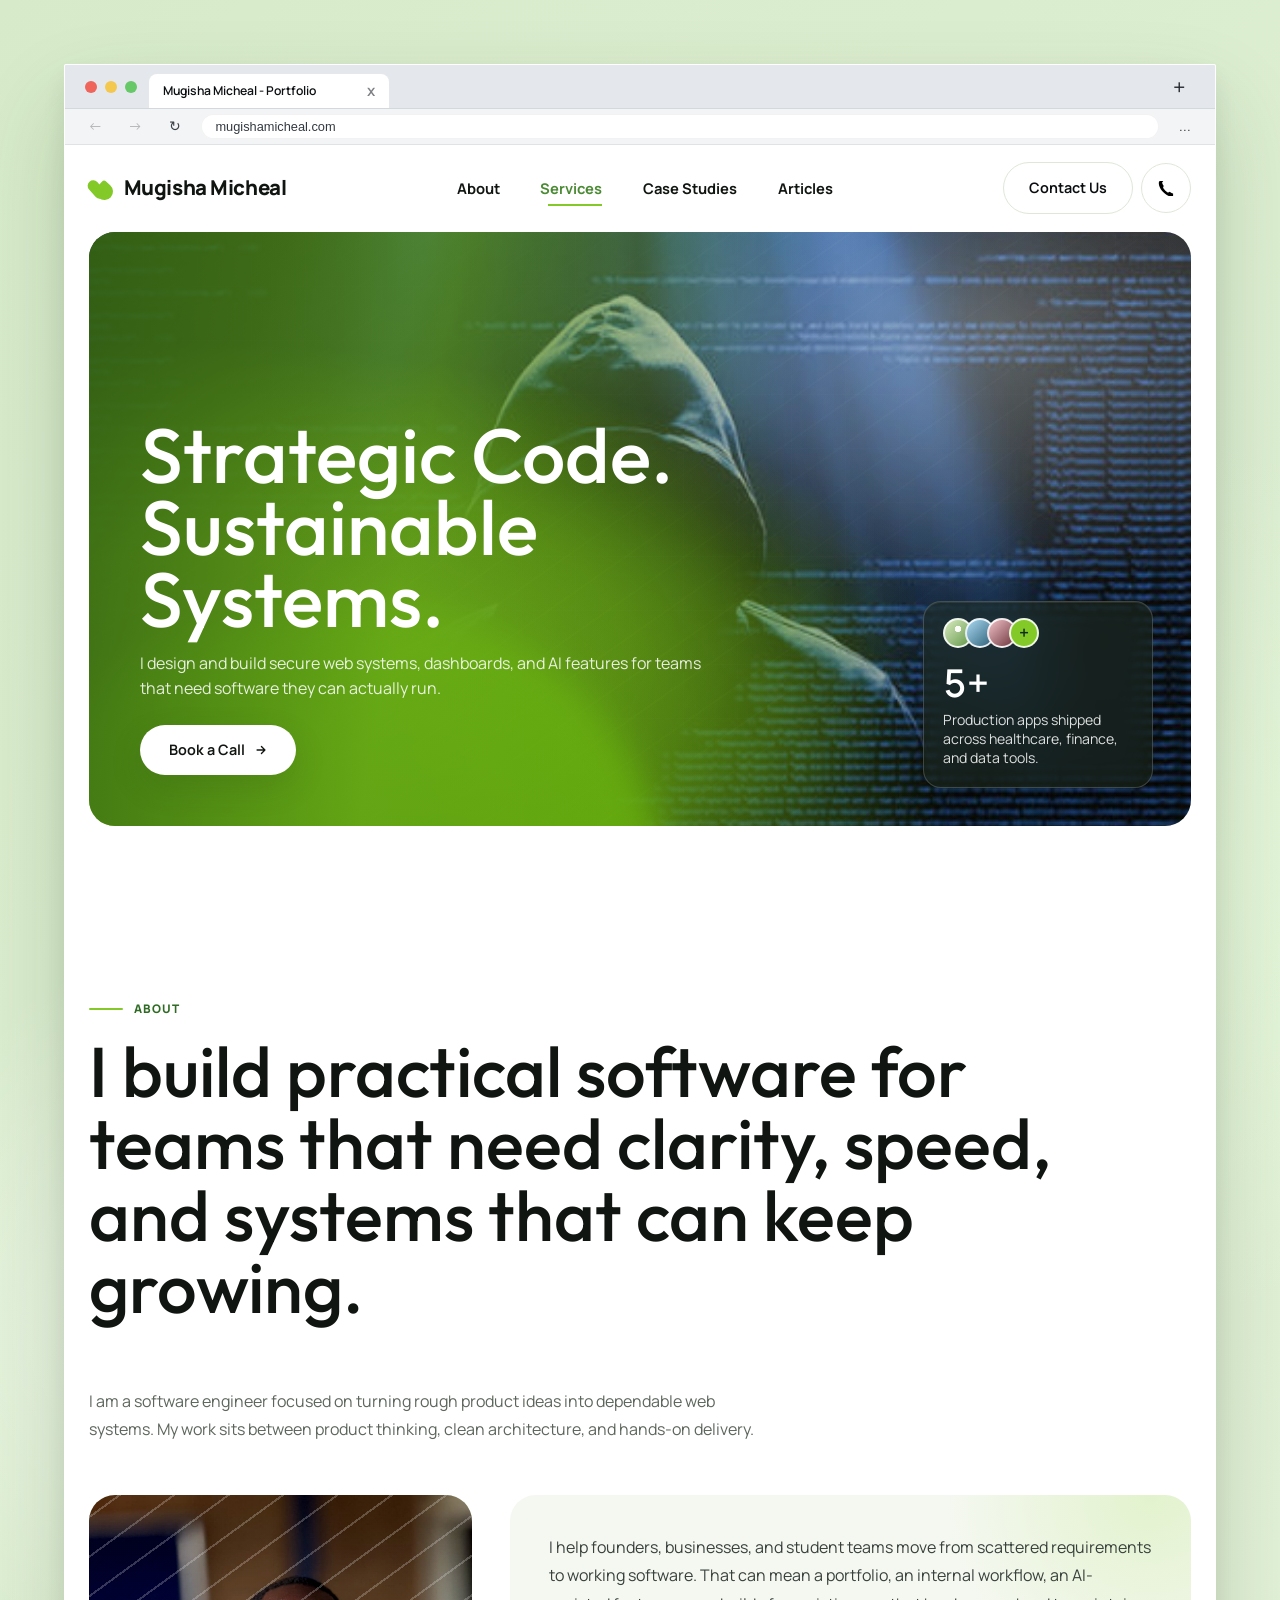
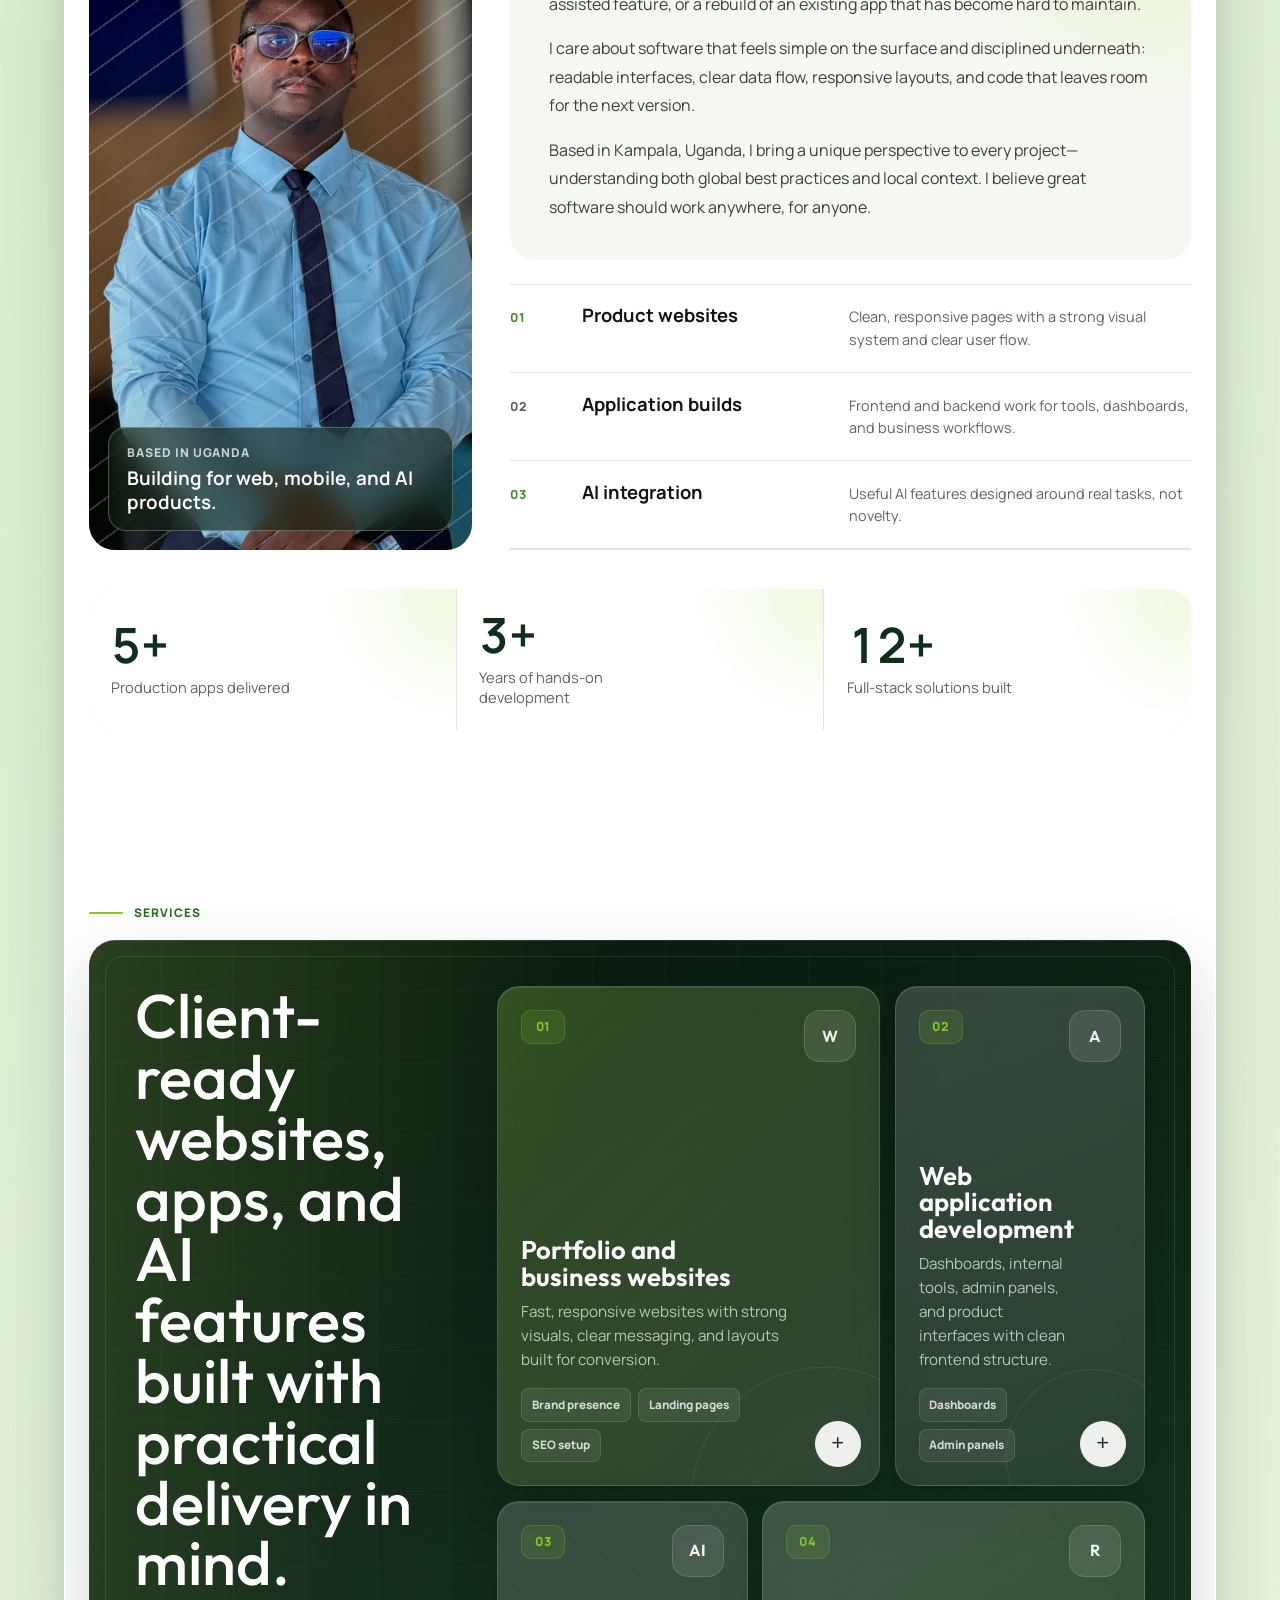
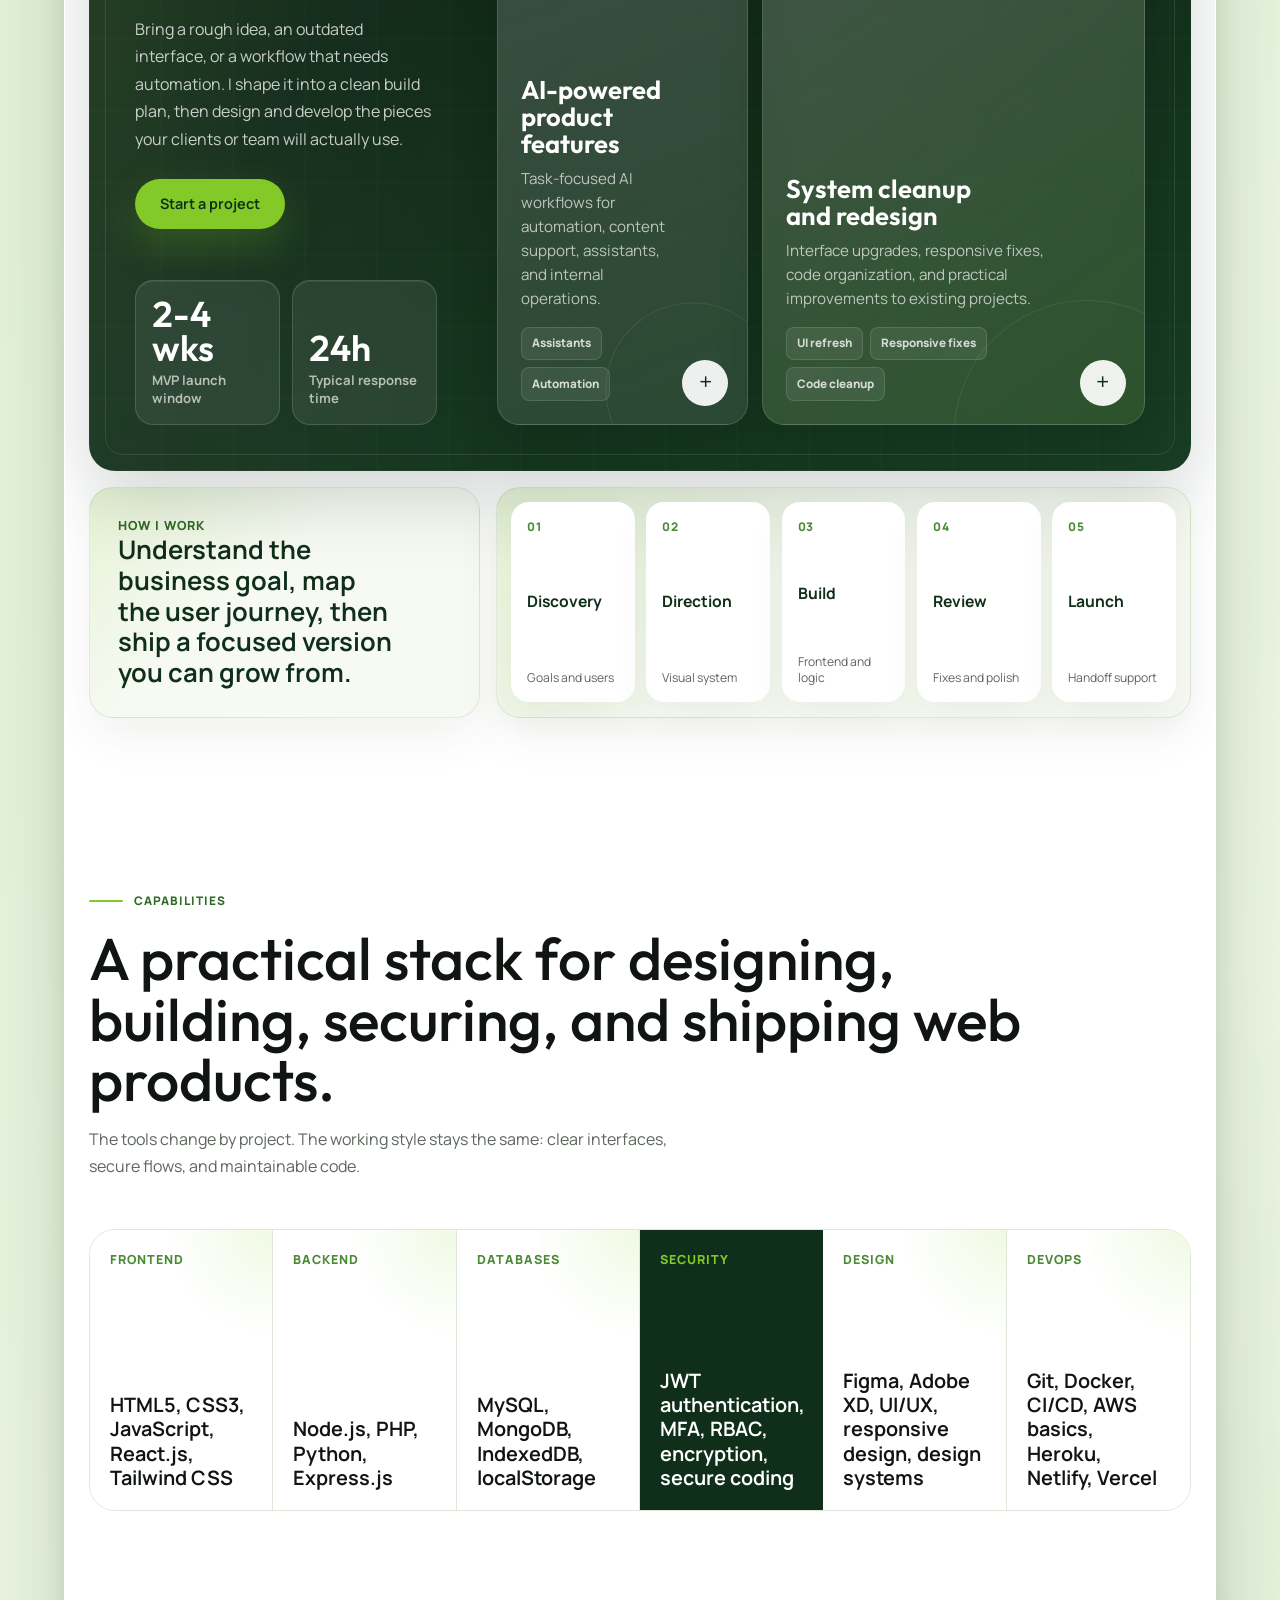
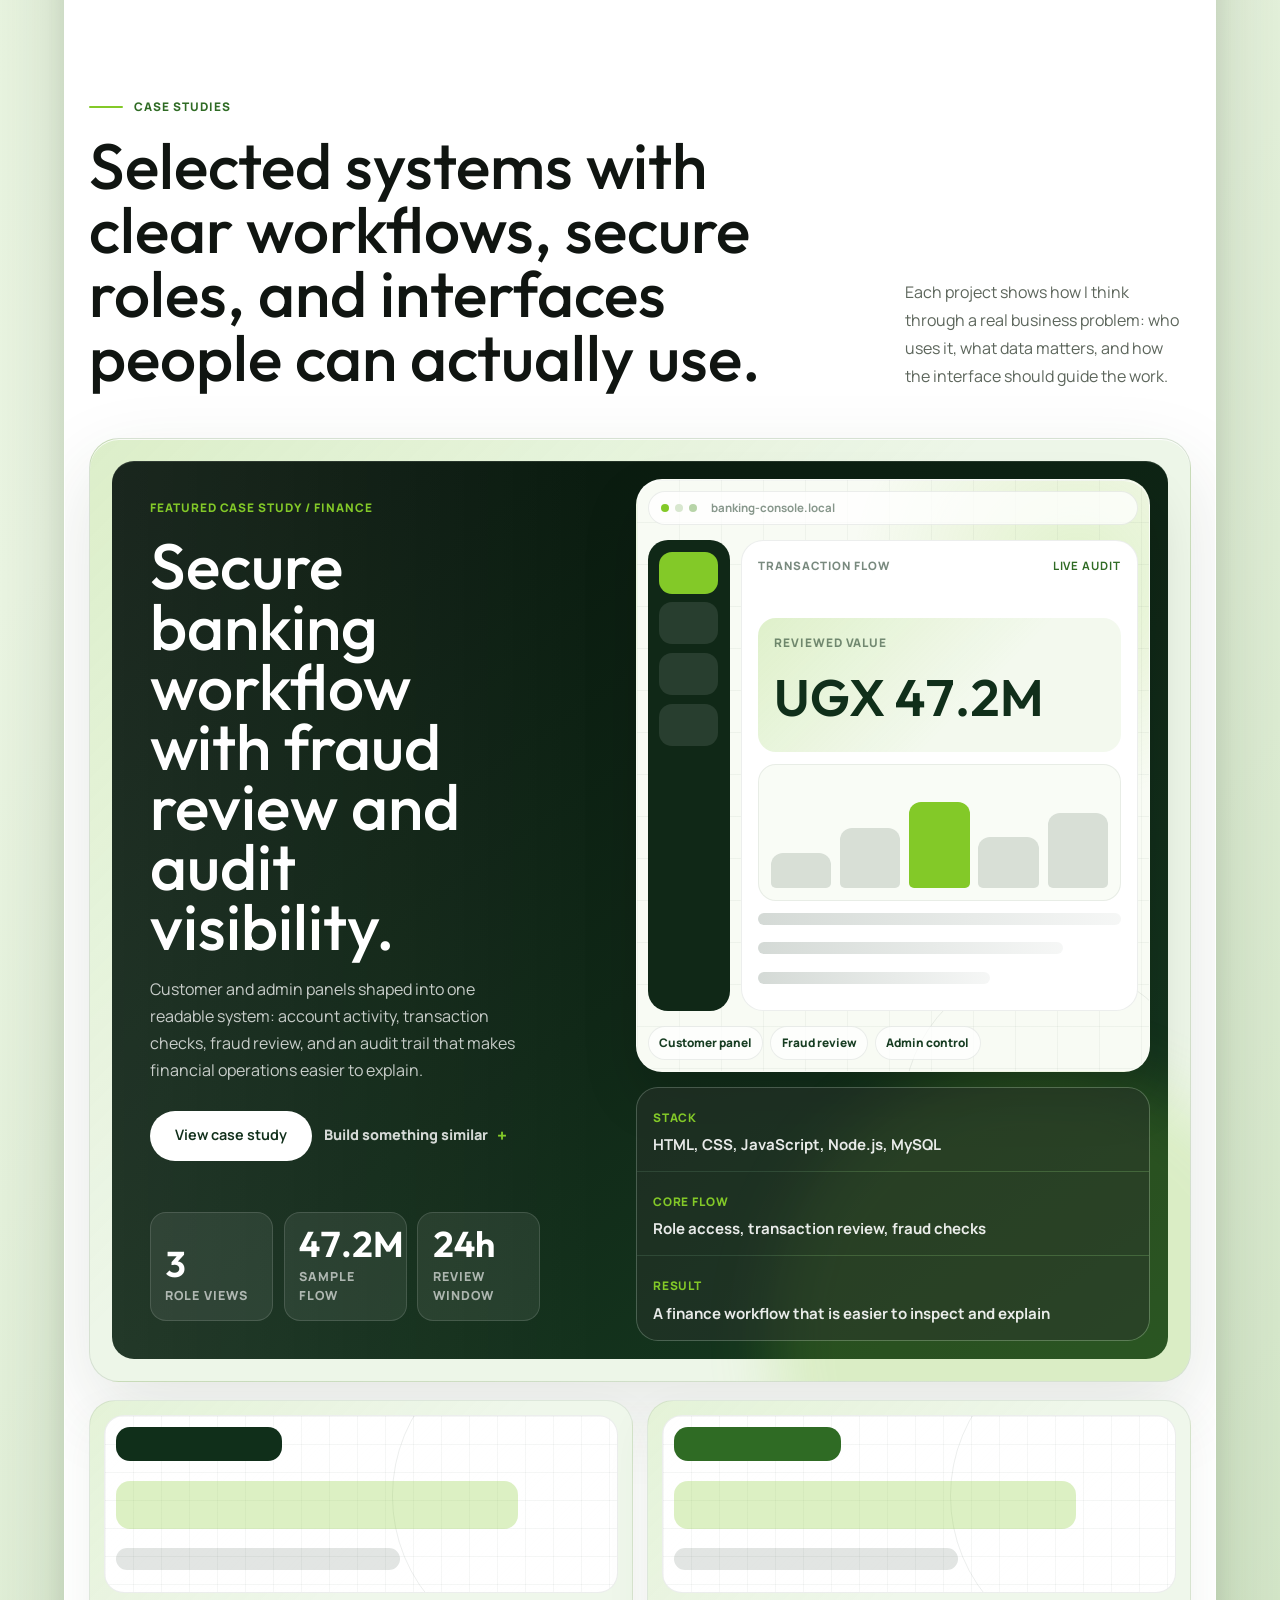
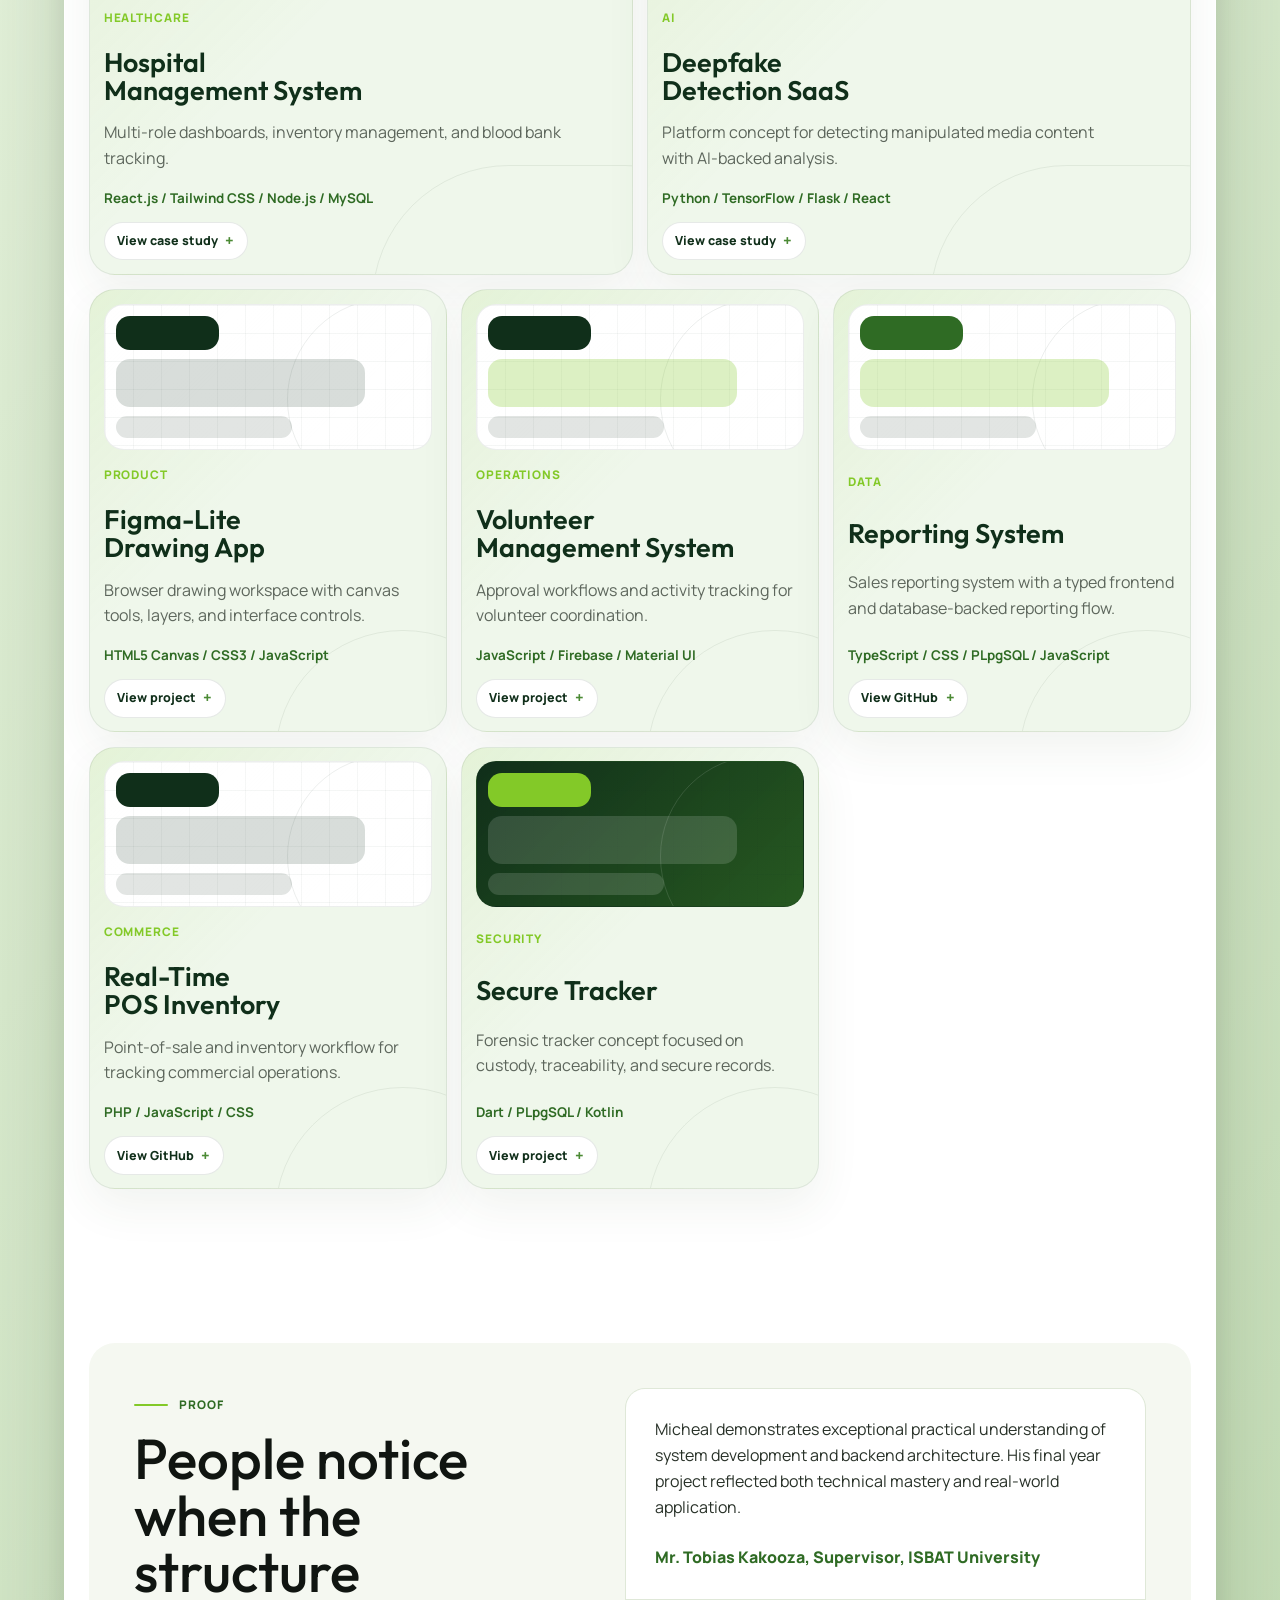
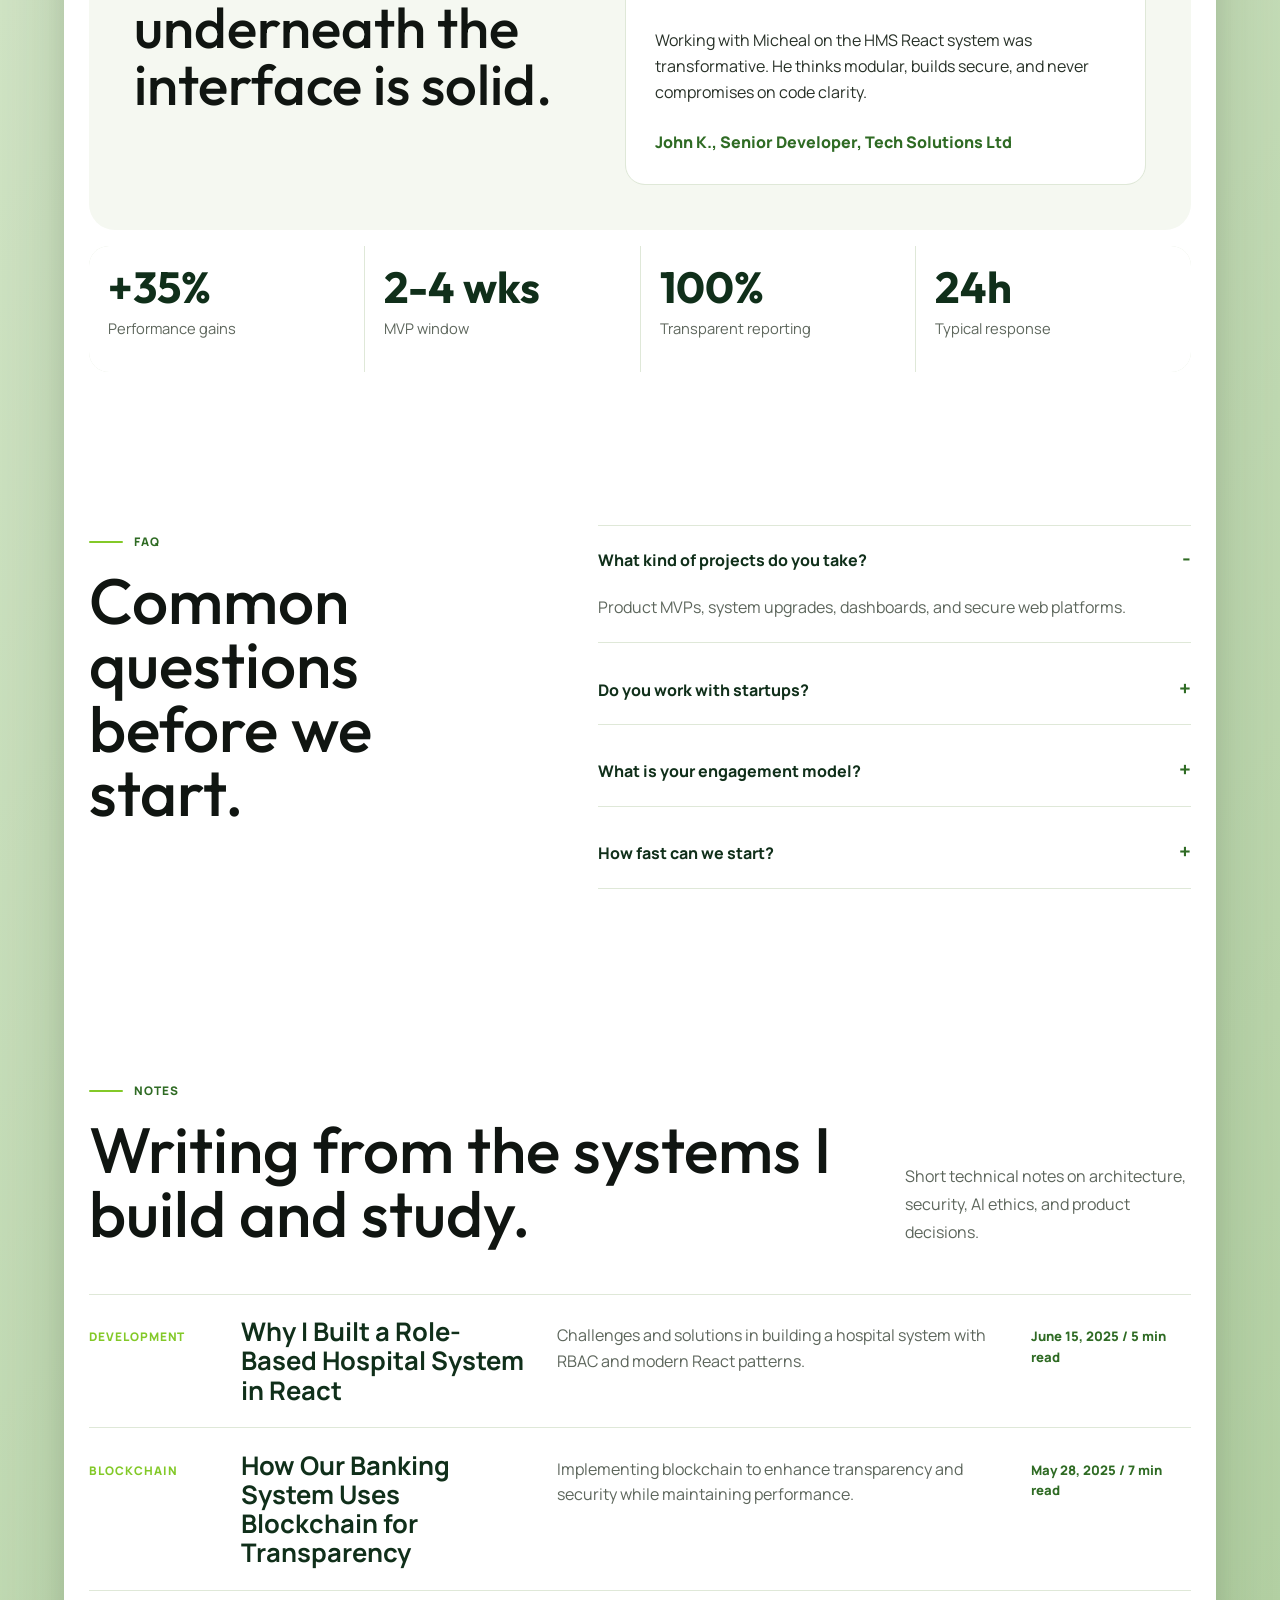
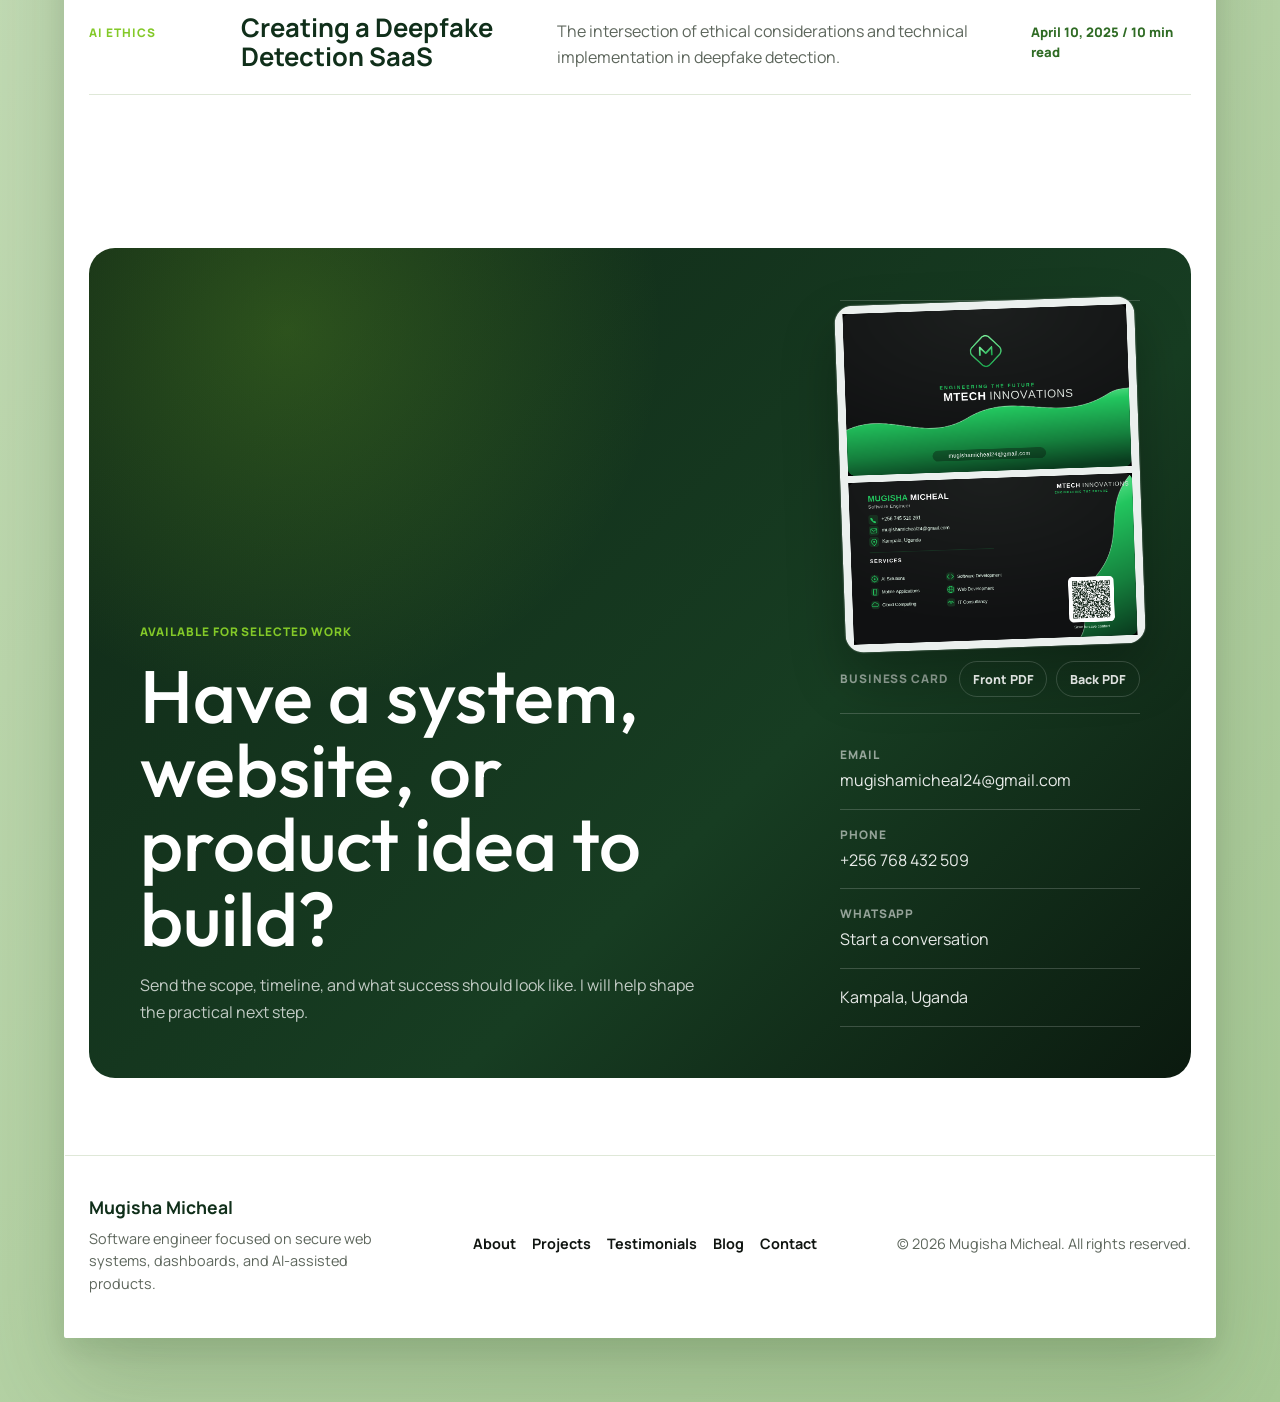
==== commit 82c37cec: "Add comprehensive personal content across all portfolio pages" ====
--- a/index.html
+++ b/index.html
@@ -5,10 +5,18 @@
   <meta name="viewport" content="width=device-width, initial-scale=1.0" />
   <title>Mugisha Micheal &mdash; Software Engineer & AI Builder</title>
   <meta name="description" content="Mugisha Micheal is a software engineer building secure web systems, dashboards, AI features, and production-ready digital products." />
+  <meta name="theme-color" content="#102817" />
+  <meta name="application-name" content="Mugisha Micheal" />
+  <meta name="apple-mobile-web-app-capable" content="yes" />
+  <meta name="apple-mobile-web-app-title" content="Mugisha Micheal" />
+  <meta name="apple-mobile-web-app-status-bar-style" content="black-translucent" />
 
   <link rel="preconnect" href="https://fonts.googleapis.com">
   <link rel="preconnect" href="https://fonts.gstatic.com" crossorigin>
   <link href="https://fonts.googleapis.com/css2?family=Manrope:wght@400;500;600;700;800&family=Outfit:wght@500;600;700&display=swap" rel="stylesheet">
+  <link rel="manifest" href="manifest.webmanifest" />
+  <link rel="icon" type="image/png" sizes="192x192" href="assets/icons/icon-192.png" />
+  <link rel="apple-touch-icon" href="assets/icons/apple-touch-icon.png" />
 
   <link rel="stylesheet" href="assets/css/style.css" />
 </head>
@@ -144,6 +152,10 @@
                 <p>
                   I care about software that feels simple on the surface and disciplined underneath: readable interfaces,
                   clear data flow, responsive layouts, and code that leaves room for the next version.
+                </p>
+                <p>
+                  Based in Kampala, Uganda, I bring a unique perspective to every project—understanding both global
+                  best practices and local context. I believe great software should work anywhere, for anyone.
                 </p>
               </div>
 
@@ -191,49 +203,90 @@
 
           <div class="services-shell">
             <div class="services-intro">
-              <h2>Focused services for building, improving, and launching useful software.</h2>
+              <h2>Client-ready websites, apps, and AI features built with practical delivery in mind.</h2>
               <p>
-                I work best where interface design, engineering, and practical business needs meet. The goal is simple:
-                define the right scope, build it clearly, and leave you with a system you understand.
+                Bring a rough idea, an outdated interface, or a workflow that needs automation. I shape it into a
+                clean build plan, then design and develop the pieces your clients or team will actually use.
               </p>
               <a href="#contact" class="btn btn-service">Start a project</a>
+
+              <div class="services-proof" aria-label="Service delivery highlights">
+                <div>
+                  <strong>2-4 wks</strong>
+                  <span>MVP launch window</span>
+                </div>
+                <div>
+                  <strong>24h</strong>
+                  <span>Typical response time</span>
+                </div>
+              </div>
             </div>
 
             <div class="services-list" aria-label="Services offered">
               <article class="service-item">
-                <div class="service-index">01</div>
-                <div>
+                <div class="service-card-head">
+                  <span class="service-index">01</span>
+                  <span class="service-icon" aria-hidden="true">W</span>
+                </div>
+                <div class="service-content">
                   <h3>Portfolio and business websites</h3>
                   <p>Fast, responsive websites with strong visuals, clear messaging, and layouts built for conversion.</p>
-                </div>
-                <a href="#contact" aria-label="Ask about portfolio and business websites">+</a>
+                  <div class="service-tags" aria-label="Website deliverables">
+                    <span>Brand presence</span>
+                    <span>Landing pages</span>
+                    <span>SEO setup</span>
+                  </div>
+                </div>
+                <a href="#contact" aria-label="Ask about portfolio and business websites"><span aria-hidden="true">+</span></a>
               </article>
 
               <article class="service-item">
-                <div class="service-index">02</div>
-                <div>
+                <div class="service-card-head">
+                  <span class="service-index">02</span>
+                  <span class="service-icon" aria-hidden="true">A</span>
+                </div>
+                <div class="service-content">
                   <h3>Web application development</h3>
                   <p>Dashboards, internal tools, admin panels, and product interfaces with clean frontend structure.</p>
-                </div>
-                <a href="#contact" aria-label="Ask about web application development">+</a>
+                  <div class="service-tags" aria-label="Application deliverables">
+                    <span>Dashboards</span>
+                    <span>Admin panels</span>
+                  </div>
+                </div>
+                <a href="#contact" aria-label="Ask about web application development"><span aria-hidden="true">+</span></a>
               </article>
 
               <article class="service-item">
-                <div class="service-index">03</div>
-                <div>
+                <div class="service-card-head">
+                  <span class="service-index">03</span>
+                  <span class="service-icon" aria-hidden="true">AI</span>
+                </div>
+                <div class="service-content">
                   <h3>AI-powered product features</h3>
                   <p>Task-focused AI workflows for automation, content support, assistants, and internal operations.</p>
-                </div>
-                <a href="#contact" aria-label="Ask about AI-powered product features">+</a>
+                  <div class="service-tags" aria-label="AI feature deliverables">
+                    <span>Assistants</span>
+                    <span>Automation</span>
+                  </div>
+                </div>
+                <a href="#contact" aria-label="Ask about AI-powered product features"><span aria-hidden="true">+</span></a>
               </article>
 
               <article class="service-item">
-                <div class="service-index">04</div>
-                <div>
+                <div class="service-card-head">
+                  <span class="service-index">04</span>
+                  <span class="service-icon" aria-hidden="true">R</span>
+                </div>
+                <div class="service-content">
                   <h3>System cleanup and redesign</h3>
                   <p>Interface upgrades, responsive fixes, code organization, and practical improvements to existing projects.</p>
-                </div>
-                <a href="#contact" aria-label="Ask about system cleanup and redesign">+</a>
+                  <div class="service-tags" aria-label="Redesign deliverables">
+                    <span>UI refresh</span>
+                    <span>Responsive fixes</span>
+                    <span>Code cleanup</span>
+                  </div>
+                </div>
+                <a href="#contact" aria-label="Ask about system cleanup and redesign"><span aria-hidden="true">+</span></a>
               </article>
             </div>
           </div>
@@ -241,14 +294,14 @@
           <div class="services-support">
             <div class="service-note">
               <span>How I work</span>
-              <strong>Understand the goal, shape the system, then build the smallest version that is worth shipping.</strong>
+              <strong>Understand the business goal, map the user journey, then ship a focused version you can grow from.</strong>
             </div>
             <div class="service-steps">
-              <span>Discovery</span>
-              <span>Design direction</span>
-              <span>Build</span>
-              <span>Review</span>
-              <span>Launch</span>
+              <span><strong>Discovery</strong><small>Goals and users</small></span>
+              <span><strong>Direction</strong><small>Visual system</small></span>
+              <span><strong>Build</strong><small>Frontend and logic</small></span>
+              <span><strong>Review</strong><small>Fixes and polish</small></span>
+              <span><strong>Launch</strong><small>Handoff support</small></span>
             </div>
           </div>
         </section>
@@ -299,75 +352,162 @@
                 <span></span>
                 Case studies
               </div>
-              <h2>Systems built around roles, data, security, and the real work users need to finish.</h2>
-            </div>
-            <p>Selected builds from healthcare, finance, AI, operations, product tools, and data workflows.</p>
+              <h2>Selected systems with clear workflows, secure roles, and interfaces people can actually use.</h2>
+            </div>
+            <p>Each project shows how I think through a real business problem: who uses it, what data matters, and how the interface should guide the work.</p>
           </div>
 
           <article class="case-study-card">
             <div class="case-study-copy">
-              <span>Final year project</span>
-              <h3>Next-Gen Banking System</h3>
-              <p>A banking application with customer and admin panels, a blockchain transaction viewer, and fraud detection workflows.</p>
-            </div>
-            <div class="case-study-spec">
-              <div>
-                <span>Stack</span>
-                <strong>HTML, CSS, JS, Node.js, MySQL</strong>
-              </div>
-              <div>
-                <span>Focus</span>
-                <strong>Transaction visibility, role access, fraud checks</strong>
-              </div>
-              <div>
-                <span>Domain</span>
-                <strong>Finance and security</strong>
+              <span>Featured case study / Finance</span>
+              <h3>Secure banking workflow with fraud review and audit visibility.</h3>
+              <p>Customer and admin panels shaped into one readable system: account activity, transaction checks, fraud review, and an audit trail that makes financial operations easier to explain.</p>
+              <div class="case-study-actions">
+                <a href="project-banking.html" class="btn btn-case-study">View case study</a>
+                <a href="#contact" class="case-study-link">Build something similar</a>
+              </div>
+              <div class="case-study-stats" aria-label="Banking system highlights">
+                <div><strong>3</strong><span>Role views</span></div>
+                <div><strong>47.2M</strong><span>Sample flow</span></div>
+                <div><strong>24h</strong><span>Review window</span></div>
+              </div>
+            </div>
+
+            <div class="case-study-panel" aria-label="Next-Gen Banking System highlights">
+              <div class="case-study-screen" aria-hidden="true">
+                <div class="screen-chrome">
+                  <span></span><span></span><span></span>
+                  <strong>banking-console.local</strong>
+                </div>
+                <div class="screen-workspace">
+                  <div class="screen-sidebar">
+                    <span></span><span></span><span></span><span></span>
+                  </div>
+                  <div class="screen-main">
+                    <div class="screen-topline">
+                      <span>Transaction flow</span>
+                      <strong>Live audit</strong>
+                    </div>
+                    <div class="screen-balance">
+                      <span>Reviewed value</span>
+                      <strong>UGX 47.2M</strong>
+                    </div>
+                    <div class="screen-chart">
+                      <span></span><span></span><span></span><span></span><span></span>
+                    </div>
+                    <div class="screen-table">
+                      <span></span><span></span><span></span>
+                    </div>
+                  </div>
+                </div>
+                <div class="screen-status">
+                  <span>Customer panel</span>
+                  <span>Fraud review</span>
+                  <span>Admin control</span>
+                </div>
+              </div>
+
+              <div class="case-study-spec">
+                <div>
+                  <span>Stack</span>
+                  <strong>HTML, CSS, JavaScript, Node.js, MySQL</strong>
+                </div>
+                <div>
+                  <span>Core flow</span>
+                  <strong>Role access, transaction review, fraud checks</strong>
+                </div>
+                <div>
+                  <span>Result</span>
+                  <strong>A finance workflow that is easier to inspect and explain</strong>
+                </div>
               </div>
             </div>
           </article>
 
-          <div class="project-list">
-            <article>
+          <div class="project-list" aria-label="Selected project case studies">
+            <article>
+              <div class="project-thumb project-thumb--health" aria-hidden="true">
+                <span></span><span></span><span></span>
+              </div>
               <span>Healthcare</span>
               <h3>Hospital Management System</h3>
               <p>Multi-role dashboards, inventory management, and blood bank tracking.</p>
-              <strong>React.js / Tailwind CSS / Node.js / MySQL</strong>
-            </article>
-            <article>
+              <div class="project-meta">
+                <strong>React.js / Tailwind CSS / Node.js / MySQL</strong>
+                <a href="project-hms.html">View case study</a>
+              </div>
+            </article>
+            <article>
+              <div class="project-thumb project-thumb--ai" aria-hidden="true">
+                <span></span><span></span><span></span>
+              </div>
               <span>AI</span>
               <h3>Deepfake Detection SaaS</h3>
               <p>Platform concept for detecting manipulated media content with AI-backed analysis.</p>
-              <strong>Python / TensorFlow / Flask / React</strong>
-            </article>
-            <article>
+              <div class="project-meta">
+                <strong>Python / TensorFlow / Flask / React</strong>
+                <a href="project-deepfake.html">View case study</a>
+              </div>
+            </article>
+            <article>
+              <div class="project-thumb project-thumb--canvas" aria-hidden="true">
+                <span></span><span></span><span></span>
+              </div>
               <span>Product</span>
               <h3>Figma-Lite Drawing App</h3>
               <p>Browser drawing workspace with canvas tools, layers, and interface controls.</p>
-              <strong>HTML5 Canvas / CSS3 / JavaScript</strong>
-            </article>
-            <article>
+              <div class="project-meta">
+                <strong>HTML5 Canvas / CSS3 / JavaScript</strong>
+                <a href="projects.html">View project</a>
+              </div>
+            </article>
+            <article>
+              <div class="project-thumb project-thumb--ops" aria-hidden="true">
+                <span></span><span></span><span></span>
+              </div>
               <span>Operations</span>
               <h3>Volunteer Management System</h3>
               <p>Approval workflows and activity tracking for volunteer coordination.</p>
-              <strong>JavaScript / Firebase / Material UI</strong>
-            </article>
-            <article>
+              <div class="project-meta">
+                <strong>JavaScript / Firebase / Material UI</strong>
+                <a href="projects.html">View project</a>
+              </div>
+            </article>
+            <article>
+              <div class="project-thumb project-thumb--data" aria-hidden="true">
+                <span></span><span></span><span></span>
+              </div>
               <span>Data</span>
               <h3>Reporting System</h3>
               <p>Sales reporting system with a typed frontend and database-backed reporting flow.</p>
-              <strong>TypeScript / CSS / PLpgSQL / JavaScript</strong>
-            </article>
-            <article>
+              <div class="project-meta">
+                <strong>TypeScript / CSS / PLpgSQL / JavaScript</strong>
+                <a href="https://github.com/Micjeal/Reporting-system" target="_blank" rel="noopener">View GitHub</a>
+              </div>
+            </article>
+            <article>
+              <div class="project-thumb project-thumb--commerce" aria-hidden="true">
+                <span></span><span></span><span></span>
+              </div>
               <span>Commerce</span>
               <h3>Real-Time POS Inventory</h3>
               <p>Point-of-sale and inventory workflow for tracking commercial operations.</p>
-              <strong>PHP / JavaScript / CSS</strong>
-            </article>
-            <article>
+              <div class="project-meta">
+                <strong>PHP / JavaScript / CSS</strong>
+                <a href="https://github.com/Micjeal/REAL-TIME-POS-INVENTORY" target="_blank" rel="noopener">View GitHub</a>
+              </div>
+            </article>
+            <article>
+              <div class="project-thumb project-thumb--security" aria-hidden="true">
+                <span></span><span></span><span></span>
+              </div>
               <span>Security</span>
               <h3>Secure Tracker</h3>
               <p>Forensic tracker concept focused on custody, traceability, and secure records.</p>
-              <strong>Dart / PLpgSQL / Kotlin</strong>
+              <div class="project-meta">
+                <strong>Dart / PLpgSQL / Kotlin</strong>
+                <a href="projects.html">View project</a>
+              </div>
             </article>
           </div>
         </section>
--- a/assets/css/style.css
+++ b/assets/css/style.css
@@ -853,6 +853,7 @@
    8. SERVICES
    ===================================================================== */
 .services-section {
+  position: relative;
   max-width: var(--container-max);
   margin-inline: auto;
   padding: clamp(3rem, 6vw, 6rem) var(--space-3) clamp(3.5rem, 7vw, 7rem);
@@ -866,24 +867,36 @@
 .services-shell {
   position: relative;
   display: grid;
-  grid-template-columns: minmax(280px, 0.72fr) minmax(0, 1fr);
-  gap: clamp(2rem, 4vw, 4rem);
+  grid-template-columns: minmax(280px, 0.5fr) minmax(0, 1fr);
+  gap: clamp(1.2rem, 3vw, 3rem);
   overflow: hidden;
   border-radius: var(--radius-panel);
-  padding: clamp(1.5rem, 4vw, 3.5rem);
+  padding: clamp(1.25rem, 3.6vw, 3.4rem);
   background:
-    radial-gradient(circle at 8% 12%, rgba(130, 212, 20, 0.26), transparent 28%),
-    radial-gradient(circle at 92% 84%, rgba(130, 212, 20, 0.18), transparent 30%),
-    linear-gradient(135deg, #102817 0%, #173d22 56%, #0d1d11 100%);
+    linear-gradient(115deg, rgba(131, 201, 40, 0.18), transparent 34%),
+    linear-gradient(155deg, #08140c 0%, #102817 48%, #173d22 100%);
   color: #ffffff;
+  box-shadow:
+    inset 0 1px 0 rgba(255, 255, 255, 0.12),
+    0 28px 70px rgba(16, 47, 26, 0.18);
 }
 .services-shell::before {
   content: '';
   position: absolute;
   inset: 0;
   background:
-    repeating-linear-gradient(-35deg, rgba(255, 255, 255, 0.06) 0 2px, transparent 2px 38px),
-    linear-gradient(90deg, transparent, rgba(255, 255, 255, 0.05));
+    linear-gradient(90deg, rgba(255, 255, 255, 0.08), transparent 42%),
+    repeating-linear-gradient(90deg, rgba(255, 255, 255, 0.045) 0 1px, transparent 1px 72px),
+    repeating-linear-gradient(0deg, rgba(255, 255, 255, 0.035) 0 1px, transparent 1px 72px);
+  opacity: 0.72;
+  pointer-events: none;
+}
+.services-shell::after {
+  content: '';
+  position: absolute;
+  inset: 1rem;
+  border: 1px solid rgba(255, 255, 255, 0.1);
+  border-radius: calc(var(--radius-panel) - 8px);
   pointer-events: none;
 }
 .services-intro,
@@ -895,119 +908,271 @@
   display: flex;
   flex-direction: column;
   align-items: flex-start;
-  min-height: 620px;
+  min-height: 650px;
+  padding-right: clamp(0rem, 2vw, 1.4rem);
 }
 .services-intro h2 {
-  max-width: 580px;
+  max-width: 640px;
   font-family: var(--font-display);
-  font-size: clamp(2.35rem, 4.8vw, 4.8rem);
+  font-size: clamp(2.45rem, 4.8vw, 5rem);
   font-weight: 500;
-  line-height: 1.02;
+  line-height: 0.99;
   letter-spacing: 0;
+  text-wrap: balance;
 }
 .services-intro p {
-  max-width: 48ch;
+  max-width: 54ch;
   margin-top: 1.35rem;
-  color: rgba(255, 255, 255, 0.74);
+  color: rgba(255, 255, 255, 0.76);
   font-size: 1rem;
   line-height: 1.72;
 }
 .btn-service {
-  margin-top: auto;
+  margin-top: 1.6rem;
   background: var(--color-accent);
   color: var(--color-green-900);
+  box-shadow: 0 16px 40px rgba(131, 201, 40, 0.24);
 }
 .btn-service:hover {
   background: #ffffff;
 }
+.services-proof {
+  width: 100%;
+  display: grid;
+  grid-template-columns: repeat(2, minmax(0, 1fr));
+  gap: 0.75rem;
+  margin-top: auto;
+  padding-top: clamp(2rem, 4vw, 4rem);
+}
+.services-proof div {
+  min-height: 106px;
+  display: flex;
+  flex-direction: column;
+  justify-content: flex-end;
+  padding: 1rem;
+  border: 1px solid rgba(255, 255, 255, 0.14);
+  border-radius: 18px;
+  background: rgba(255, 255, 255, 0.08);
+  box-shadow: inset 0 1px 0 rgba(255, 255, 255, 0.08);
+  -webkit-backdrop-filter: blur(12px);
+  backdrop-filter: blur(12px);
+}
+.services-proof strong {
+  display: block;
+  color: #ffffff;
+  font-family: var(--font-display);
+  font-size: clamp(1.6rem, 2.8vw, 2.6rem);
+  line-height: 0.95;
+  font-weight: 600;
+  font-variant-numeric: tabular-nums;
+}
+.services-proof span {
+  display: block;
+  margin-top: 0.45rem;
+  color: rgba(255, 255, 255, 0.65);
+  font-size: 0.82rem;
+  font-weight: 700;
+  line-height: 1.35;
+}
 .services-list {
   display: grid;
-  gap: 0.8rem;
-  align-content: center;
+  grid-template-columns: repeat(5, minmax(0, 1fr));
+  gap: 0.9rem;
+  align-content: stretch;
 }
 .service-item {
-  display: grid;
-  grid-template-columns: 54px minmax(0, 1fr) 52px;
-  gap: 1.1rem;
-  align-items: center;
-  min-height: 136px;
-  padding: 1.2rem;
-  border: 1px solid rgba(255, 255, 255, 0.13);
-  border-radius: var(--radius-card);
-  background: rgba(255, 255, 255, 0.075);
-  -webkit-backdrop-filter: blur(10px);
-  backdrop-filter: blur(10px);
-  transition: transform 0.25s var(--ease-out), background 0.25s var(--ease-out), border-color 0.25s var(--ease-out);
+  grid-column: span 3;
+  position: relative;
+  min-height: 292px;
+  display: flex;
+  flex-direction: column;
+  justify-content: space-between;
+  overflow: hidden;
+  padding: clamp(1rem, 1.8vw, 1.45rem);
+  border: 1px solid rgba(255, 255, 255, 0.14);
+  border-radius: 22px;
+  background:
+    linear-gradient(160deg, rgba(255, 255, 255, 0.14), rgba(255, 255, 255, 0.055)),
+    rgba(255, 255, 255, 0.045);
+  box-shadow:
+    inset 0 1px 0 rgba(255, 255, 255, 0.1),
+    0 18px 48px rgba(0, 0, 0, 0.14);
+  -webkit-backdrop-filter: blur(12px);
+  backdrop-filter: blur(12px);
+  transition:
+    transform 0.28s var(--ease-out),
+    background 0.28s var(--ease-out),
+    border-color 0.28s var(--ease-out),
+    box-shadow 0.28s var(--ease-out);
+}
+.service-item:nth-child(2),
+.service-item:nth-child(3) {
+  grid-column: span 2;
+}
+.service-item:nth-child(1),
+.service-item:nth-child(4) {
+  min-height: 326px;
+}
+.service-item:nth-child(1) {
+  background:
+    linear-gradient(135deg, rgba(131, 201, 40, 0.22), rgba(255, 255, 255, 0.07)),
+    rgba(255, 255, 255, 0.06);
+}
+.service-item:nth-child(4) {
+  background:
+    linear-gradient(145deg, rgba(255, 255, 255, 0.16), rgba(131, 201, 40, 0.1)),
+    rgba(255, 255, 255, 0.052);
+}
+.service-item::after {
+  content: '';
+  position: absolute;
+  right: -22%;
+  bottom: -36%;
+  width: 70%;
+  height: 60%;
+  border: 1px solid rgba(255, 255, 255, 0.08);
+  border-radius: 999px;
+  transform: rotate(-18deg);
+  pointer-events: none;
 }
 .service-item:hover {
-  transform: translateY(-3px);
-  border-color: rgba(130, 212, 20, 0.45);
-  background: rgba(255, 255, 255, 0.115);
+  transform: translateY(-6px);
+  border-color: rgba(131, 201, 40, 0.52);
+  background:
+    linear-gradient(160deg, rgba(255, 255, 255, 0.18), rgba(131, 201, 40, 0.08)),
+    rgba(255, 255, 255, 0.075);
+  box-shadow:
+    inset 0 1px 0 rgba(255, 255, 255, 0.12),
+    0 26px 62px rgba(0, 0, 0, 0.22);
 }
 .service-item:has(a:focus-visible) {
-  border-color: rgba(130, 212, 20, 0.5);
+  border-color: rgba(131, 201, 40, 0.62);
+}
+.service-card-head {
+  display: flex;
+  align-items: flex-start;
+  justify-content: space-between;
+  gap: 1rem;
 }
 .service-index {
-  width: 42px;
-  height: 42px;
+  min-width: 44px;
+  height: 34px;
   display: flex;
   align-items: center;
   justify-content: center;
-  border-radius: 50%;
-  background: rgba(130, 212, 20, 0.13);
+  padding-inline: 0.75rem;
+  border: 1px solid rgba(131, 201, 40, 0.24);
+  border-radius: 10px;
+  background: rgba(131, 201, 40, 0.12);
   color: var(--color-accent);
   font-size: 0.78rem;
   font-weight: 800;
   letter-spacing: 0.06em;
 }
+.service-icon {
+  width: 52px;
+  height: 52px;
+  display: flex;
+  align-items: center;
+  justify-content: center;
+  border: 1px solid rgba(255, 255, 255, 0.14);
+  border-radius: 16px;
+  background: rgba(255, 255, 255, 0.1);
+  color: rgba(255, 255, 255, 0.92);
+  font-family: var(--font-display);
+  font-size: 1rem;
+  font-weight: 650;
+  letter-spacing: 0.04em;
+}
+.service-content {
+  padding-top: clamp(2rem, 4vw, 4.2rem);
+  padding-right: 3rem;
+}
 .service-item h3 {
-  margin-bottom: 0.45rem;
-  font-size: clamp(1.2rem, 1.8vw, 1.55rem);
-  line-height: 1.15;
+  margin-bottom: 0.55rem;
+  color: #ffffff;
+  font-family: var(--font-display);
+  font-size: clamp(1.35rem, 2vw, 1.95rem);
+  line-height: 1.05;
   font-weight: 650;
+  text-wrap: balance;
 }
 .service-item p {
-  max-width: 56ch;
+  max-width: 52ch;
   color: rgba(255, 255, 255, 0.68);
   font-size: 0.95rem;
-  line-height: 1.55;
+  line-height: 1.58;
+}
+.service-tags {
+  display: flex;
+  flex-wrap: wrap;
+  gap: 0.45rem;
+  margin-top: 1rem;
+  padding-right: 1rem;
+}
+.service-tags span {
+  display: inline-flex;
+  align-items: center;
+  min-height: 30px;
+  padding: 0.42rem 0.62rem;
+  border: 1px solid rgba(255, 255, 255, 0.12);
+  border-radius: 8px;
+  background: rgba(255, 255, 255, 0.075);
+  color: rgba(255, 255, 255, 0.78);
+  font-size: 0.73rem;
+  font-weight: 800;
 }
 .service-item a {
+  position: absolute;
+  right: 1.15rem;
+  bottom: 1.15rem;
   width: 46px;
   height: 46px;
   display: flex;
   align-items: center;
   justify-content: center;
   border-radius: 50%;
-  background: #ffffff;
+  border: 1px solid rgba(255, 255, 255, 0.18);
+  background: rgba(255, 255, 255, 0.92);
   color: var(--color-green-900);
   font-size: 1.45rem;
   line-height: 1;
-  transition: transform 0.25s var(--ease-out), background 0.25s var(--ease-out);
+  transition:
+    transform 0.25s var(--ease-out),
+    background 0.25s var(--ease-out),
+    color 0.25s var(--ease-out);
 }
 .service-item a:hover {
   transform: rotate(90deg);
   background: var(--color-accent);
 }
+.service-item a span {
+  transform: translateY(-1px);
+}
 .services-support {
   display: grid;
-  grid-template-columns: minmax(280px, 0.8fr) minmax(0, 1.2fr);
+  grid-template-columns: minmax(280px, 0.72fr) minmax(0, 1.28fr);
   gap: 1rem;
   margin-top: 1rem;
 }
 .service-note,
 .service-steps {
+  border: 1px solid rgba(16, 47, 26, 0.08);
   border-radius: 24px;
   background:
-    radial-gradient(circle at 100% 0%, rgba(130, 212, 20, 0.14), transparent 32%),
+    linear-gradient(135deg, rgba(131, 201, 40, 0.14), transparent 42%),
     #f7faf3;
+  box-shadow: 0 18px 45px rgba(58, 83, 45, 0.07);
 }
 .service-note {
-  padding: 1.4rem;
+  min-height: 178px;
+  display: flex;
+  flex-direction: column;
+  justify-content: space-between;
+  padding: clamp(1.2rem, 2.4vw, 1.75rem);
 }
 .service-note span {
   display: block;
-  margin-bottom: 0.65rem;
   color: var(--color-green-700);
   font-size: 0.78rem;
   font-weight: 800;
@@ -1016,33 +1181,54 @@
 }
 .service-note strong {
   display: block;
-  max-width: 40ch;
+  max-width: 44ch;
   color: var(--color-green-900);
   font-size: clamp(1.25rem, 2vw, 1.75rem);
   line-height: 1.2;
   font-weight: 650;
+  text-wrap: balance;
 }
 .service-steps {
-  display: flex;
-  align-items: center;
+  counter-reset: service-step;
+  display: grid;
+  grid-template-columns: repeat(5, minmax(0, 1fr));
+  gap: 0.7rem;
+  padding: 0.9rem;
+}
+.service-steps span {
+  position: relative;
+  min-height: 154px;
+  display: flex;
+  flex-direction: column;
+  align-items: flex-start;
   justify-content: space-between;
-  gap: 0.7rem;
-  padding: 1.2rem;
-}
-.service-steps span {
-  flex: 1;
-  min-height: 74px;
-  display: flex;
-  align-items: center;
-  justify-content: center;
-  padding: 0.8rem;
+  gap: 1rem;
+  padding: 1rem;
   border-radius: 18px;
   background: #ffffff;
   color: #344034;
-  font-size: 0.86rem;
-  font-weight: 700;
-  text-align: center;
   box-shadow: 0 14px 35px rgba(58, 83, 45, 0.07);
+}
+.service-steps span::before {
+  counter-increment: service-step;
+  content: counter(service-step, decimal-leading-zero);
+  color: var(--color-green-600);
+  font-size: 0.74rem;
+  font-weight: 900;
+  letter-spacing: 0.08em;
+}
+.service-steps strong {
+  display: block;
+  color: var(--color-green-900);
+  font-size: 0.98rem;
+  line-height: 1.15;
+}
+.service-steps small {
+  display: block;
+  margin-top: 0.25rem;
+  color: var(--color-text-dim);
+  font-size: 0.76rem;
+  line-height: 1.35;
 }
 
 /* =====================================================================
@@ -1388,7 +1574,8 @@
    9B. LOWER PAGE REWORK
    ===================================================================== */
 .work-section {
-  padding-top: clamp(4rem, 8vw, 8rem);
+  position: relative;
+  padding-top: clamp(4.5rem, 8vw, 8rem);
 }
 .work-ledger,
 .article-ledger {
@@ -1412,6 +1599,7 @@
 }
 .work-ledger p,
 .article-ledger p {
+  max-width: 58ch;
   color: var(--color-text-dim);
   font-size: 1rem;
   line-height: 1.75;
@@ -1419,29 +1607,57 @@
 .case-study-card {
   position: relative;
   display: grid;
-  grid-template-columns: minmax(0, 1fr) minmax(280px, 0.44fr);
-  gap: clamp(1.5rem, 4vw, 4rem);
+  grid-template-columns: minmax(0, 0.78fr) minmax(380px, 0.92fr);
+  gap: clamp(1.2rem, 3vw, 3rem);
   overflow: hidden;
-  padding: clamp(1.5rem, 4vw, 3.4rem);
-  border-radius: var(--radius-panel);
+  min-height: 560px;
+  padding: clamp(1rem, 1.7vw, 1.35rem);
+  border: 1px solid rgba(16, 47, 26, 0.1);
+  border-radius: 30px;
   background:
-    radial-gradient(circle at 15% 8%, rgba(131, 201, 40, 0.22), transparent 30%),
-    linear-gradient(135deg, #0f2615 0%, #16381f 58%, #09170d 100%);
+    linear-gradient(135deg, rgba(131, 201, 40, 0.16), transparent 44%),
+    #edf6e8;
   color: #ffffff;
+  box-shadow:
+    inset 0 1px 0 rgba(255, 255, 255, 0.82),
+    0 30px 80px rgba(43, 73, 36, 0.13);
+}
+.case-study-card::before {
+  content: '';
+  position: absolute;
+  inset: clamp(1rem, 1.7vw, 1.35rem);
+  border-radius: 22px;
+  background:
+    linear-gradient(90deg, rgba(255, 255, 255, 0.08), transparent 46%),
+    linear-gradient(145deg, #07140b 0%, #102817 55%, #173d22 100%);
+  box-shadow: inset 0 1px 0 rgba(255, 255, 255, 0.1);
+  pointer-events: none;
 }
 .case-study-card::after {
   content: '';
   position: absolute;
-  inset: auto -8% -35% 42%;
-  height: 68%;
+  right: -10%;
+  bottom: -24%;
+  width: 48%;
+  height: 58%;
   border-radius: 999px;
   background: rgba(131, 201, 40, 0.18);
-  filter: blur(34px);
+  filter: blur(30px);
+  pointer-events: none;
 }
 .case-study-copy,
+.case-study-panel,
 .case-study-spec {
   position: relative;
   z-index: 1;
+}
+.case-study-copy {
+  display: flex;
+  flex-direction: column;
+  align-items: flex-start;
+  justify-content: space-between;
+  min-height: 100%;
+  padding: clamp(1.2rem, 3vw, 2.5rem);
 }
 .case-study-copy span,
 .case-study-spec span,
@@ -1455,61 +1671,496 @@
   text-transform: uppercase;
 }
 .case-study-copy h3 {
-  max-width: 760px;
-  margin-top: 1.35rem;
+  max-width: 13ch;
+  margin-top: 1.2rem;
   font-family: var(--font-display);
-  font-size: clamp(2.4rem, 5.5vw, 5.6rem);
+  font-size: clamp(2.7rem, 5vw, 5.4rem);
   line-height: 0.94;
   font-weight: 500;
+  text-wrap: balance;
 }
 .case-study-copy p {
-  max-width: 62ch;
-  margin-top: 1.2rem;
+  max-width: 54ch;
+  margin-top: 1.15rem;
   color: rgba(255, 255, 255, 0.76);
   font-size: 1rem;
-  line-height: 1.72;
+  line-height: 1.68;
+}
+.case-study-actions {
+  display: flex;
+  flex-wrap: wrap;
+  gap: 0.8rem;
+  align-items: center;
+  margin-top: 1.7rem;
+}
+.btn-case-study {
+  background: #ffffff;
+  color: var(--color-green-900);
+}
+.btn-case-study:hover {
+  background: var(--color-accent);
+}
+.case-study-link {
+  display: inline-flex;
+  align-items: center;
+  min-height: 46px;
+  color: rgba(255, 255, 255, 0.82);
+  font-size: 0.9rem;
+  font-weight: 800;
+  transition: color 0.22s var(--ease-out), transform 0.22s var(--ease-out);
+}
+.case-study-link::after {
+  content: '+';
+  margin-left: 0.55rem;
+  color: var(--color-accent);
+  font-size: 1.1rem;
+  line-height: 1;
+}
+.case-study-link:hover {
+  color: #ffffff;
+  transform: translateX(3px);
+}
+.case-study-stats {
+  width: min(100%, 560px);
+  display: grid;
+  grid-template-columns: repeat(3, minmax(0, 1fr));
+  gap: 0.65rem;
+  margin-top: clamp(2rem, 4vw, 3.6rem);
+}
+.case-study-stats div {
+  min-height: 96px;
+  display: flex;
+  flex-direction: column;
+  justify-content: flex-end;
+  padding: 0.9rem;
+  border: 1px solid rgba(255, 255, 255, 0.13);
+  border-radius: 16px;
+  background: rgba(255, 255, 255, 0.075);
+}
+.case-study-stats strong {
+  color: #ffffff;
+  font-family: var(--font-display);
+  font-size: clamp(1.5rem, 2.8vw, 2.4rem);
+  line-height: 0.95;
+  font-weight: 650;
+  font-variant-numeric: tabular-nums;
+}
+.case-study-stats span {
+  margin-top: 0.35rem;
+  color: rgba(255, 255, 255, 0.62);
+  font-size: 0.78rem;
+  font-weight: 800;
+}
+.case-study-panel {
+  align-self: stretch;
+  display: grid;
+  grid-template-rows: minmax(0, 1fr) auto;
+  gap: 0.9rem;
+  padding: clamp(0.9rem, 1.6vw, 1.15rem);
+}
+.case-study-screen {
+  position: relative;
+  min-height: 390px;
+  overflow: hidden;
+  display: grid;
+  grid-template-rows: auto minmax(0, 1fr) auto;
+  gap: 0.95rem;
+  padding: 0.7rem;
+  border: 1px solid rgba(255, 255, 255, 0.14);
+  border-radius: 26px;
+  background:
+    radial-gradient(circle at 86% 16%, rgba(131, 201, 40, 0.2), transparent 34%),
+    #f8fbf4;
+  box-shadow:
+    inset 0 1px 0 rgba(255, 255, 255, 0.78),
+    0 24px 54px rgba(0, 0, 0, 0.16);
+}
+.case-study-screen::before {
+  content: '';
+  position: absolute;
+  right: -10%;
+  bottom: -32%;
+  width: 58%;
+  aspect-ratio: 1;
+  border: 1px solid rgba(16, 47, 26, 0.08);
+  border-radius: 999px;
+}
+.case-study-screen::after {
+  content: '';
+  position: absolute;
+  inset: 0;
+  background-image:
+    linear-gradient(rgba(16, 47, 26, 0.045) 1px, transparent 1px),
+    linear-gradient(90deg, rgba(16, 47, 26, 0.04) 1px, transparent 1px);
+  background-size: 42px 42px;
+  pointer-events: none;
+}
+.screen-chrome {
+  position: relative;
+  z-index: 1;
+  display: flex;
+  align-items: center;
+  gap: 0.38rem;
+  min-height: 34px;
+  padding-inline: 0.75rem;
+  border: 1px solid rgba(16, 47, 26, 0.08);
+  border-radius: 18px;
+  background: rgba(255, 255, 255, 0.76);
+  color: rgba(16, 47, 26, 0.5);
+  font-size: 0.72rem;
+  font-weight: 850;
+}
+.screen-chrome span {
+  width: 8px;
+  height: 8px;
+  border-radius: 50%;
+  background: #83c928;
+}
+.screen-chrome span:nth-child(2) {
+  background: #d8e7cf;
+}
+.screen-chrome span:nth-child(3) {
+  background: #b7d4a8;
+}
+.screen-chrome strong {
+  margin-left: 0.5rem;
+}
+.screen-workspace {
+  position: relative;
+  z-index: 1;
+  display: grid;
+  grid-template-columns: 82px minmax(0, 1fr);
+  gap: 0.7rem;
+  min-height: 0;
+}
+.screen-sidebar {
+  display: grid;
+  align-content: start;
+  gap: 0.55rem;
+  padding: 0.65rem;
+  border: 1px solid rgba(16, 47, 26, 0.08);
+  border-radius: 20px;
+  background: #102817;
+}
+.screen-sidebar span {
+  height: 42px;
+  border-radius: 13px;
+  background: rgba(255, 255, 255, 0.1);
+}
+.screen-sidebar span:first-child {
+  background: var(--color-accent);
+}
+.screen-main {
+  display: grid;
+  gap: 0.75rem;
+  min-width: 0;
+  padding: clamp(0.75rem, 1.5vw, 1rem);
+  border: 1px solid rgba(16, 47, 26, 0.08);
+  border-radius: 22px;
+  background: #ffffff;
+}
+.screen-topline,
+.screen-balance,
+.screen-chart,
+.screen-table,
+.screen-status {
+  position: relative;
+  z-index: 1;
+}
+.screen-topline {
+  display: flex;
+  justify-content: space-between;
+  gap: 1rem;
+  color: rgba(16, 47, 26, 0.56);
+  font-size: 0.72rem;
+  font-weight: 800;
+  letter-spacing: 0.08em;
+  text-transform: uppercase;
+}
+.screen-topline strong {
+  color: var(--color-green-700);
+}
+.screen-balance {
+  display: grid;
+  padding: 1rem;
+  border-radius: 18px;
+  background:
+    linear-gradient(135deg, rgba(131, 201, 40, 0.18), transparent 60%),
+    #f3f9ee;
+}
+.screen-balance span {
+  display: block;
+  color: rgba(16, 47, 26, 0.55);
+  font-size: 0.74rem;
+  font-weight: 800;
+  letter-spacing: 0.08em;
+  text-transform: uppercase;
+}
+.screen-balance strong {
+  display: block;
+  margin-top: 0.4rem;
+  color: var(--color-green-900);
+  font-family: var(--font-display);
+  font-size: clamp(2.3rem, 4vw, 4rem);
+  line-height: 0.92;
+  font-weight: 600;
+  font-variant-numeric: tabular-nums;
+}
+.screen-chart {
+  min-height: 106px;
+  display: flex;
+  align-items: end;
+  gap: 0.55rem;
+  padding: 0.75rem;
+  border: 1px solid rgba(16, 47, 26, 0.07);
+  border-radius: 18px;
+  background: #f9fcf6;
+}
+.screen-chart span {
+  flex: 1;
+  min-height: 32%;
+  border-radius: 12px 12px 5px 5px;
+  background: rgba(16, 47, 26, 0.14);
+}
+.screen-chart span:nth-child(2) { min-height: 54%; }
+.screen-chart span:nth-child(3) { min-height: 78%; background: var(--color-accent); }
+.screen-chart span:nth-child(4) { min-height: 46%; }
+.screen-chart span:nth-child(5) { min-height: 68%; }
+.screen-table {
+  display: grid;
+  gap: 0.45rem;
+}
+.screen-table span {
+  height: 12px;
+  border-radius: 999px;
+  background: linear-gradient(90deg, rgba(16, 47, 26, 0.18), rgba(16, 47, 26, 0.04));
+}
+.screen-table span:nth-child(2) {
+  width: 84%;
+}
+.screen-table span:nth-child(3) {
+  width: 64%;
+}
+.screen-status {
+  display: flex;
+  flex-wrap: wrap;
+  gap: 0.45rem;
+}
+.screen-status span {
+  display: inline-flex;
+  align-items: center;
+  min-height: 30px;
+  padding: 0.42rem 0.64rem;
+  border: 1px solid rgba(16, 47, 26, 0.08);
+  border-radius: 999px;
+  background: rgba(255, 255, 255, 0.72);
+  color: var(--color-green-800);
+  font-size: 0.74rem;
+  font-weight: 800;
 }
 .case-study-spec {
-  align-self: end;
-  display: grid;
-  border-top: 1px solid rgba(255, 255, 255, 0.16);
+  display: grid;
+  gap: 1px;
+  overflow: hidden;
+  border: 1px solid rgba(255, 255, 255, 0.13);
+  border-radius: 22px;
+  background: rgba(255, 255, 255, 0.12);
 }
 .case-study-spec div {
-  padding: 1.05rem 0;
-  border-bottom: 1px solid rgba(255, 255, 255, 0.16);
+  padding: 1rem;
+  background: rgba(7, 20, 11, 0.44);
 }
 .case-study-spec strong {
   display: block;
   margin-top: 0.35rem;
   color: rgba(255, 255, 255, 0.9);
-  font-size: 0.98rem;
+  font-size: 0.94rem;
   line-height: 1.4;
 }
 .project-list {
-  margin-top: 1.4rem;
-  border-top: 1px solid var(--color-border);
+  display: grid;
+  grid-template-columns: repeat(12, minmax(0, 1fr));
+  gap: 0.9rem;
+  margin-top: 1.15rem;
 }
 .project-list article {
-  display: grid;
-  grid-template-columns: 130px minmax(220px, 0.42fr) minmax(260px, 1fr) minmax(220px, 0.44fr);
-  gap: 1.4rem;
-  align-items: baseline;
-  padding: 1.35rem 0;
-  border-bottom: 1px solid var(--color-border);
+  position: relative;
+  grid-column: span 4;
+  min-height: 390px;
+  display: flex;
+  flex-direction: column;
+  justify-content: space-between;
+  gap: 1rem;
+  overflow: hidden;
+  padding: 0.85rem;
+  border: 1px solid rgba(16, 47, 26, 0.08);
+  border-radius: 26px;
+  background:
+    linear-gradient(135deg, rgba(131, 201, 40, 0.1), transparent 44%),
+    #eff7eb;
+  box-shadow: 0 18px 45px rgba(58, 83, 45, 0.07);
+  transition:
+    transform 0.28s var(--ease-out),
+    border-color 0.28s var(--ease-out),
+    box-shadow 0.28s var(--ease-out),
+    background 0.28s var(--ease-out);
+}
+.project-list article:nth-child(1),
+.project-list article:nth-child(2) {
+  grid-column: span 6;
+  min-height: 430px;
+}
+.project-list article::after {
+  content: '';
+  position: absolute;
+  right: -24%;
+  bottom: -35%;
+  width: 72%;
+  height: 58%;
+  border: 1px solid rgba(16, 47, 26, 0.07);
+  border-radius: 999px;
+  pointer-events: none;
+}
+.project-list article:hover {
+  transform: translateY(-5px);
+  border-color: rgba(131, 201, 40, 0.32);
+  background:
+    linear-gradient(135deg, rgba(131, 201, 40, 0.16), transparent 44%),
+    #ffffff;
+  box-shadow: 0 26px 62px rgba(58, 83, 45, 0.12);
 }
 .project-list h3 {
+  max-width: 16ch;
+  margin-top: 0.3rem;
   color: var(--color-green-900);
-  font-size: clamp(1.25rem, 2vw, 1.7rem);
-  line-height: 1.1;
+  font-family: var(--font-display);
+  font-size: clamp(1.35rem, 2.1vw, 2.1rem);
+  line-height: 1.05;
+  font-weight: 600;
+  text-wrap: balance;
 }
 .project-list p {
+  max-width: 46ch;
   color: var(--color-text-dim);
   line-height: 1.6;
 }
-.project-list strong {
+.project-meta {
+  display: grid;
+  gap: 0.8rem;
+  margin-top: 0.1rem;
+}
+.project-meta strong {
   color: var(--color-green-700);
   font-size: 0.84rem;
   line-height: 1.45;
+}
+.project-meta a {
+  justify-self: start;
+  display: inline-flex;
+  align-items: center;
+  min-height: 38px;
+  padding: 0.55rem 0.78rem;
+  border: 1px solid rgba(16, 47, 26, 0.1);
+  border-radius: 999px;
+  background: #ffffff;
+  color: var(--color-green-900);
+  font-size: 0.78rem;
+  font-weight: 850;
+  transition: background 0.22s var(--ease-out), color 0.22s var(--ease-out), transform 0.22s var(--ease-out);
+}
+.project-meta a::after {
+  content: '+';
+  margin-left: 0.45rem;
+  color: var(--color-green-600);
+  font-size: 0.95rem;
+  line-height: 1;
+}
+.project-meta a:hover {
+  background: var(--color-green-900);
+  color: #ffffff;
+  transform: translateX(2px);
+}
+.project-thumb {
+  position: relative;
+  min-height: 142px;
+  overflow: hidden;
+  display: grid;
+  gap: 0.55rem;
+  padding: 0.7rem;
+  border: 1px solid rgba(16, 47, 26, 0.08);
+  border-radius: 20px;
+  background:
+    linear-gradient(135deg, rgba(255, 255, 255, 0.82), rgba(255, 255, 255, 0.34)),
+    #ffffff;
+}
+.project-list article:nth-child(1) .project-thumb,
+.project-list article:nth-child(2) .project-thumb {
+  min-height: 178px;
+}
+.project-thumb::before {
+  content: '';
+  position: absolute;
+  inset: 0;
+  background-image:
+    linear-gradient(rgba(16, 47, 26, 0.045) 1px, transparent 1px),
+    linear-gradient(90deg, rgba(16, 47, 26, 0.04) 1px, transparent 1px);
+  background-size: 28px 28px;
+  pointer-events: none;
+}
+.project-thumb::after {
+  content: '';
+  position: absolute;
+  right: -18%;
+  bottom: -36%;
+  width: 62%;
+  aspect-ratio: 1;
+  border-radius: 999px;
+  border: 1px solid rgba(16, 47, 26, 0.08);
+}
+.project-thumb span {
+  position: relative;
+  z-index: 1;
+  display: block;
+  border-radius: 14px;
+}
+.project-thumb span:first-child {
+  width: 34%;
+  height: 34px;
+  background: var(--color-green-900);
+}
+.project-thumb span:nth-child(2) {
+  width: 82%;
+  height: 48px;
+  background: rgba(131, 201, 40, 0.28);
+}
+.project-thumb span:nth-child(3) {
+  width: 58%;
+  height: 22px;
+  background: rgba(16, 47, 26, 0.12);
+}
+.project-thumb--ai span:first-child,
+.project-thumb--data span:first-child {
+  background: #2f6b24;
+}
+.project-thumb--canvas span:nth-child(2),
+.project-thumb--commerce span:nth-child(2) {
+  background: rgba(16, 47, 26, 0.16);
+}
+.project-thumb--security {
+  background:
+    linear-gradient(135deg, rgba(16, 47, 26, 0.92), rgba(47, 107, 36, 0.72)),
+    #102817;
+}
+.project-thumb--security::before,
+.project-thumb--security::after {
+  border-color: rgba(255, 255, 255, 0.12);
+}
+.project-thumb--security span:first-child {
+  background: var(--color-accent);
+}
+.project-thumb--security span:nth-child(2),
+.project-thumb--security span:nth-child(3) {
+  background: rgba(255, 255, 255, 0.14);
 }
 .proof-section {
   padding-top: clamp(2.5rem, 6vw, 5rem);
@@ -2091,15 +2742,32 @@
   }
   .services-intro {
     min-height: 0;
+    padding-right: 0;
   }
   .btn-service {
     margin-top: 1.5rem;
   }
+  .services-proof {
+    max-width: 540px;
+    margin-top: 1.6rem;
+    padding-top: 0;
+  }
+  .services-list {
+    grid-template-columns: 1fr;
+  }
+  .service-item,
+  .service-item:nth-child(1),
+  .service-item:nth-child(2),
+  .service-item:nth-child(3),
+  .service-item:nth-child(4) {
+    grid-column: auto;
+    min-height: 250px;
+  }
   .service-steps {
-    flex-wrap: wrap;
+    grid-template-columns: repeat(2, minmax(0, 1fr));
   }
   .service-steps span {
-    flex-basis: calc(50% - 0.7rem);
+    min-height: 132px;
   }
   .split-head,
   .skills-grid,
@@ -2146,7 +2814,34 @@
   .page-grid {
     grid-template-columns: 1fr;
   }
+  .case-study-card {
+    min-height: 0;
+    grid-template-columns: 1fr;
+  }
+  .case-study-copy {
+    min-height: 0;
+    justify-content: flex-start;
+    padding: 1.3rem;
+  }
+  .case-study-panel {
+    align-self: auto;
+    padding: 0 1.3rem 1.3rem;
+  }
+  .case-study-screen {
+    min-height: 330px;
+  }
+  .case-study-stats {
+    margin-top: 1.5rem;
+  }
+  .project-list {
+    grid-template-columns: repeat(2, minmax(0, 1fr));
+  }
   .project-list article,
+  .project-list article:nth-child(1),
+  .project-list article:nth-child(2) {
+    grid-column: auto;
+    min-height: 280px;
+  }
   .article-list article {
     grid-template-columns: 1fr;
     gap: 0.55rem;
@@ -2198,19 +2893,42 @@
     border-radius: 24px;
     padding: 1.1rem;
   }
+  .services-shell::after {
+    inset: 0.65rem;
+    border-radius: 18px;
+  }
+  .services-intro h2 {
+    font-size: clamp(2.2rem, 11vw, 3.45rem);
+  }
+  .services-proof {
+    grid-template-columns: 1fr;
+  }
   .service-item {
+    min-height: 0;
+    padding: 1rem;
+  }
+  .service-card-head {
+    gap: 0.75rem;
+  }
+  .service-icon {
+    width: 46px;
+    height: 46px;
+  }
+  .service-content {
+    padding-top: 2rem;
+    padding-right: 0;
+  }
+  .service-item a {
+    position: relative;
+    right: auto;
+    bottom: auto;
+    margin-top: 1.2rem;
+  }
+  .service-steps {
     grid-template-columns: 1fr;
-    min-height: 0;
-  }
-  .service-item a {
-    justify-self: start;
-  }
-  .service-steps {
-    display: grid;
-    grid-template-columns: 1fr;
   }
   .service-steps span {
-    min-height: 58px;
+    min-height: 118px;
   }
   .skills-section,
   .work-section,
@@ -2253,6 +2971,57 @@
     border-radius: 24px;
     padding: 1.2rem;
   }
+  .case-study-actions {
+    align-items: flex-start;
+    flex-direction: column;
+  }
+  .case-study-link {
+    min-height: auto;
+  }
+  .case-study-screen {
+    min-height: 320px;
+    border-radius: 20px;
+  }
+  .case-study-stats {
+    grid-template-columns: 1fr;
+  }
+  .case-study-stats div {
+    min-height: 82px;
+  }
+  .screen-workspace {
+    grid-template-columns: 1fr;
+  }
+  .screen-sidebar {
+    display: none;
+  }
+  .screen-main {
+    border-radius: 18px;
+    padding: 0.7rem;
+  }
+  .screen-chart {
+    min-height: 90px;
+  }
+  .screen-balance strong {
+    font-size: clamp(2.2rem, 12vw, 3.4rem);
+  }
+  .case-study-spec {
+    border-radius: 20px;
+  }
+  .project-list {
+    grid-template-columns: 1fr;
+  }
+  .project-list article,
+  .project-list article:nth-child(1),
+  .project-list article:nth-child(2) {
+    min-height: 260px;
+    border-radius: 20px;
+  }
+  .project-thumb,
+  .project-list article:nth-child(1) .project-thumb,
+  .project-list article:nth-child(2) .project-thumb {
+    min-height: 128px;
+    border-radius: 16px;
+  }
   .impact-strip {
     grid-template-columns: 1fr;
   }
